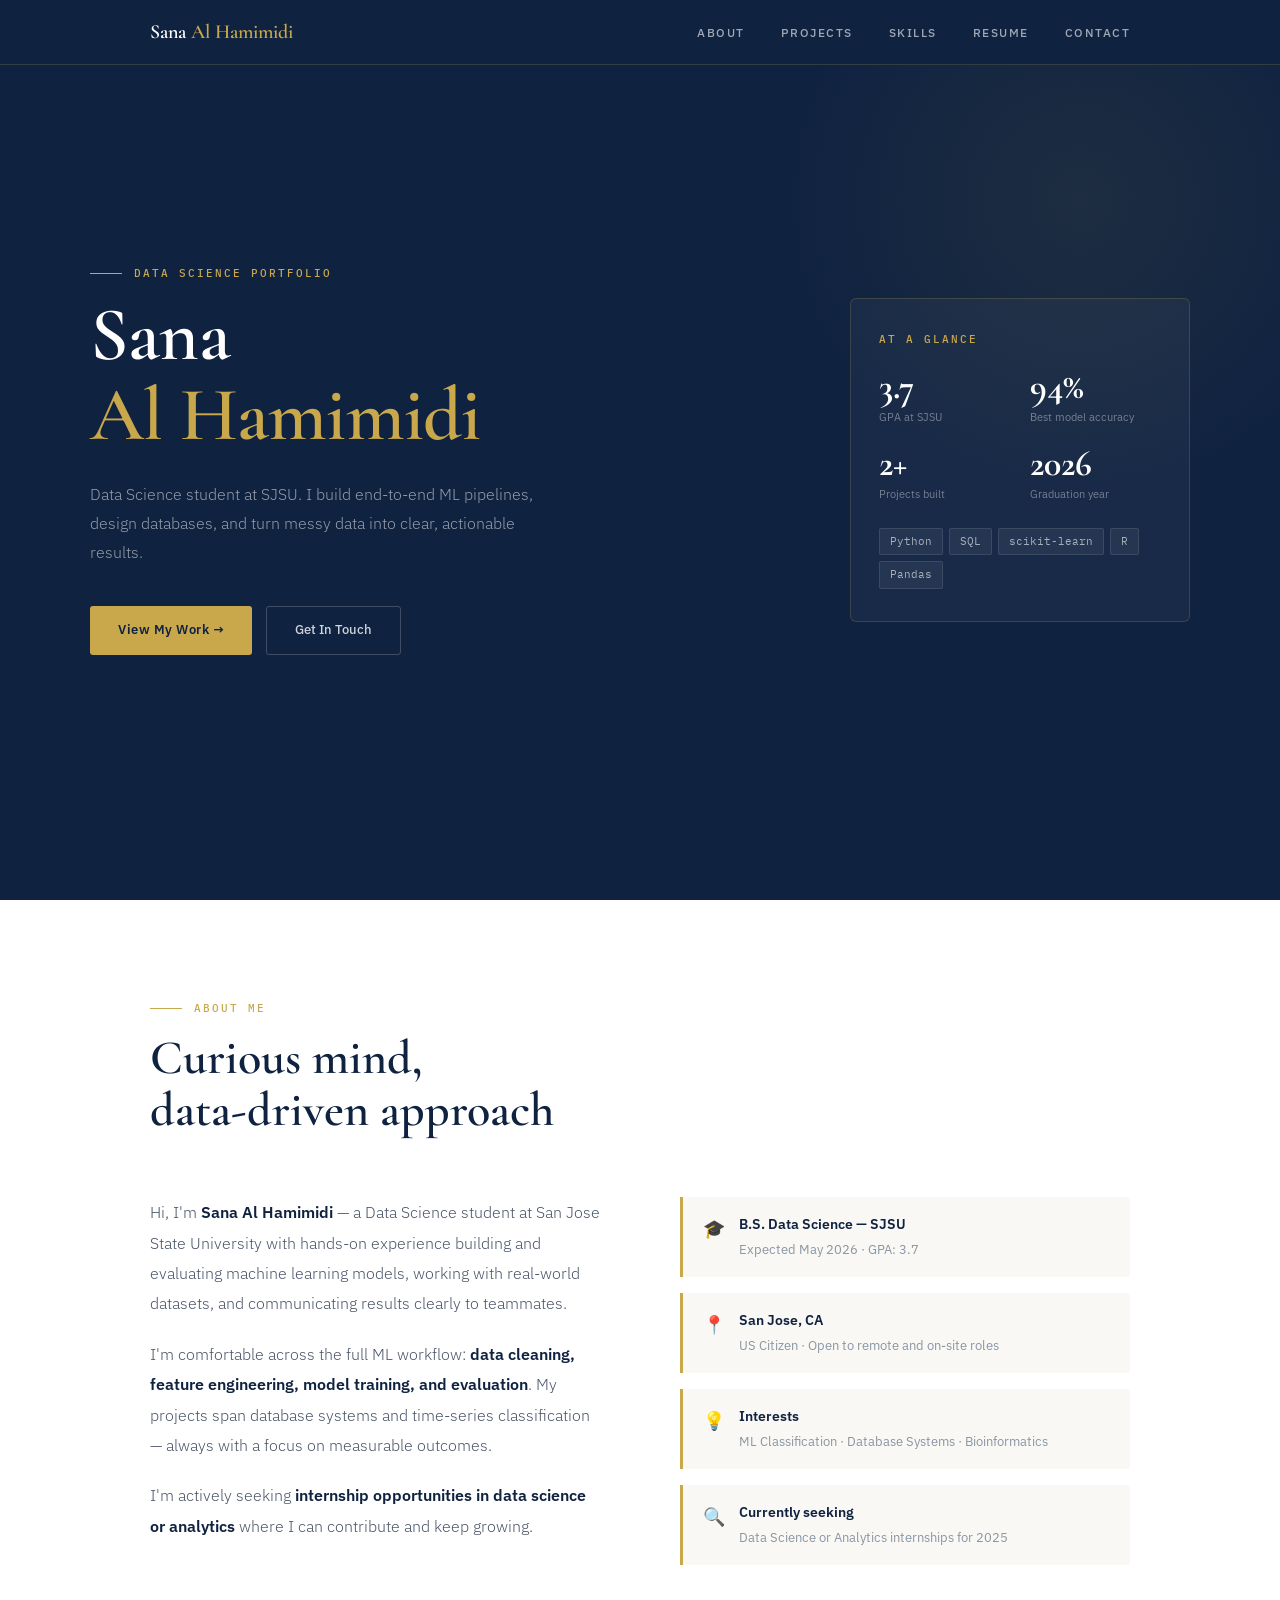
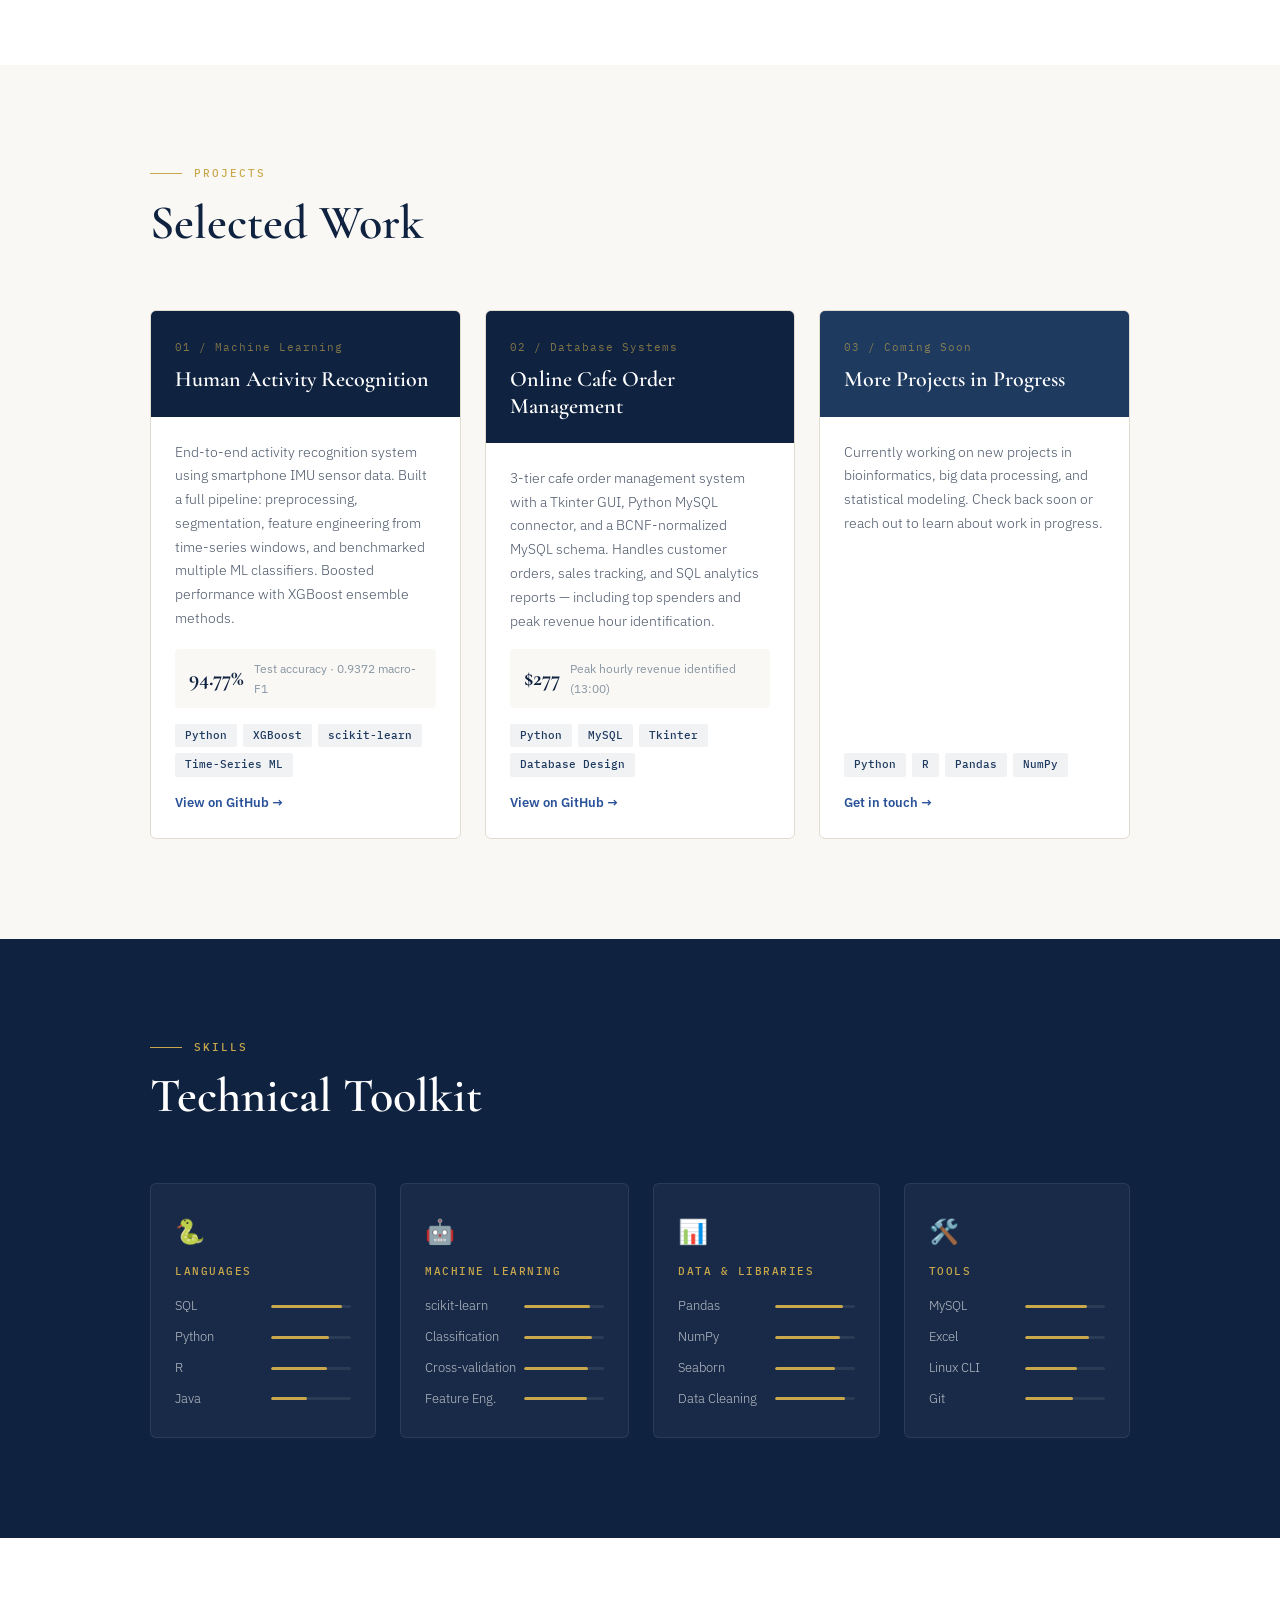
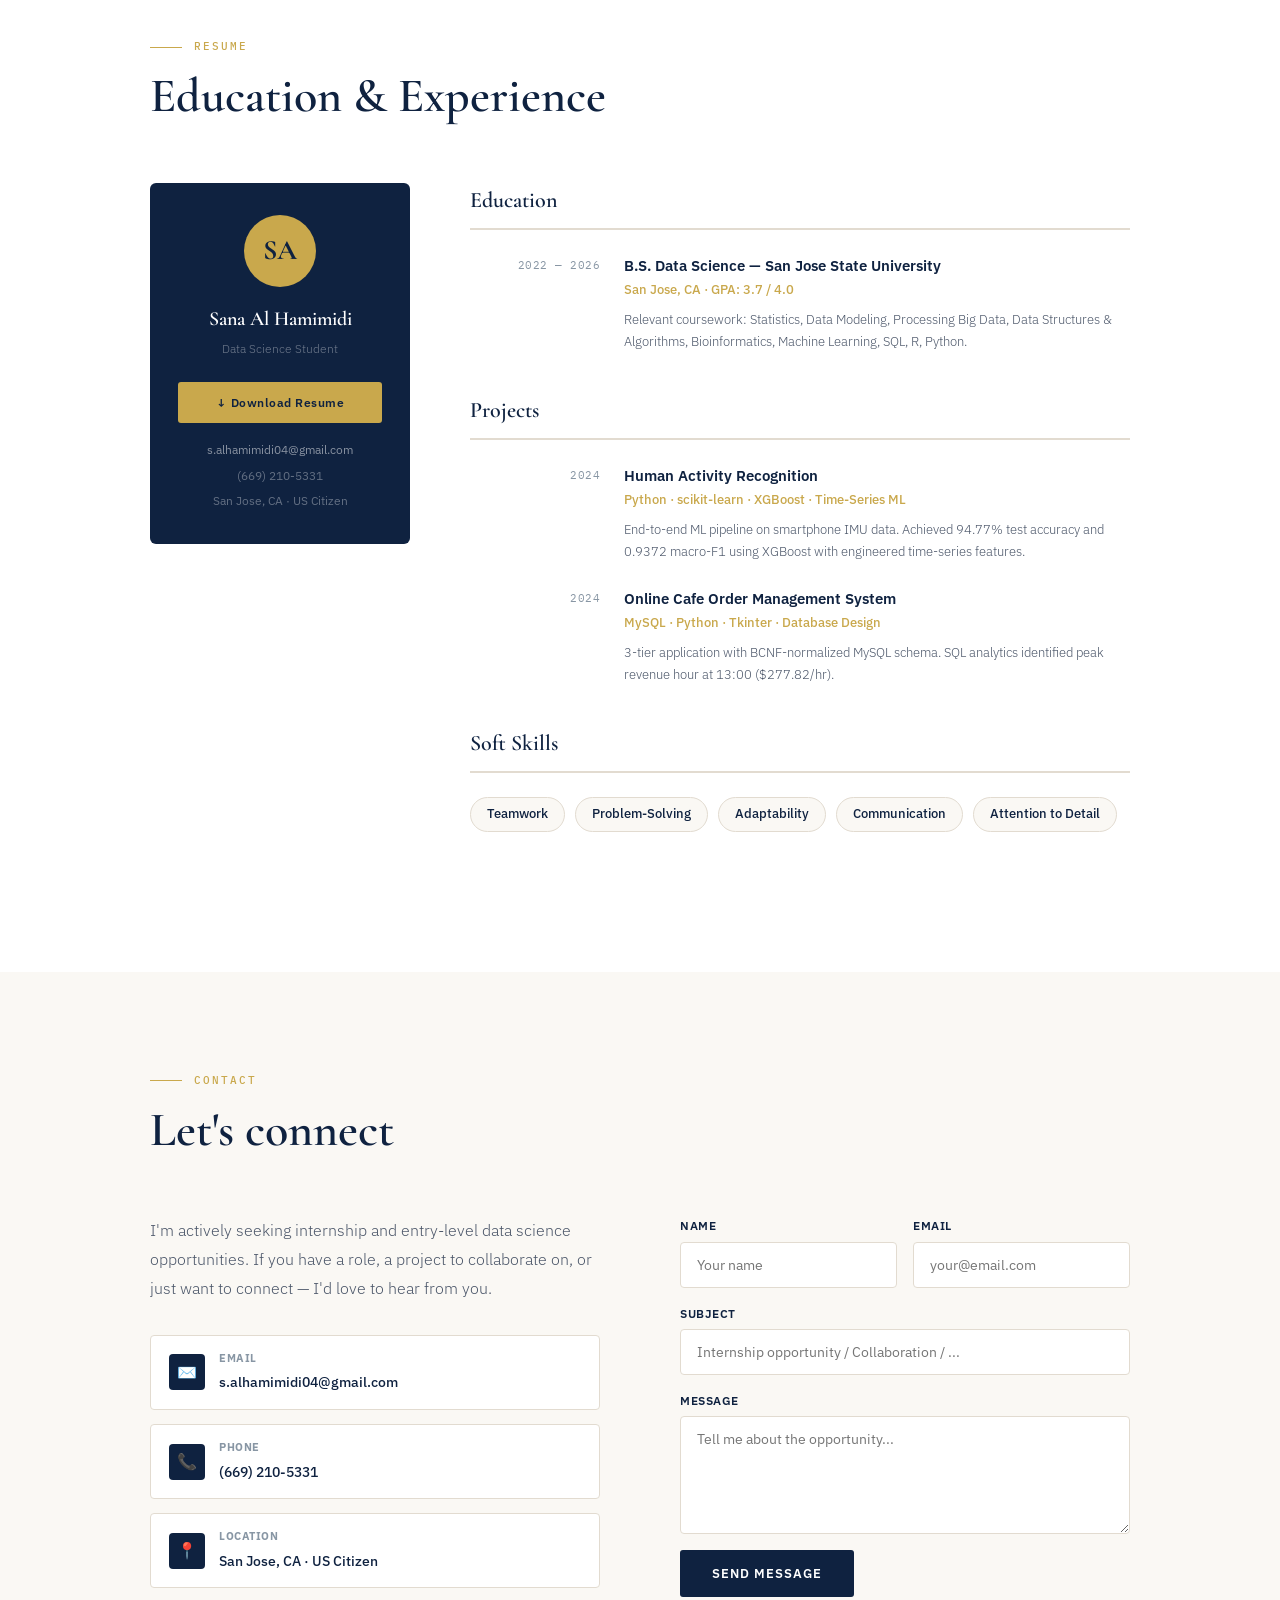
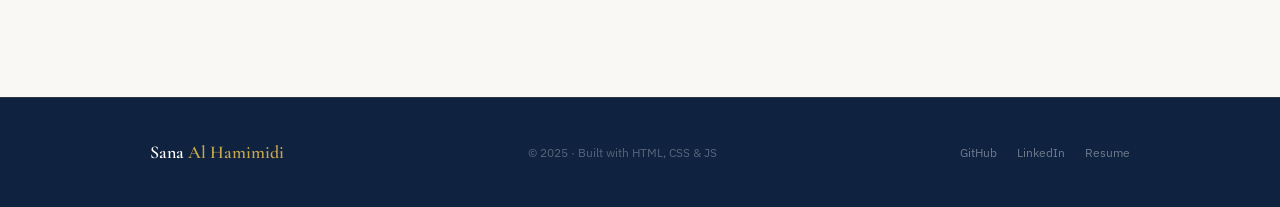
==== index.html @ 7b407bfe "Add files via upload" ====
<!DOCTYPE html>
<html lang="en">
<head>
  <meta charset="UTF-8" />
  <meta name="viewport" content="width=device-width, initial-scale=1.0" />
  <title>Sana Al Hamimidi — Data Science</title>
  <link rel="preconnect" href="https://fonts.googleapis.com" />
  <link href="https://fonts.googleapis.com/css2?family=Cormorant+Garamond:wght@400;600;700&family=IBM+Plex+Sans:wght@300;400;500;600&family=IBM+Plex+Mono:wght@400;500&display=swap" rel="stylesheet" />
  <style>
/* ============================================================
   SANA AL HAMIMIDI — PORTFOLIO STYLESHEET
   File: css/style.css
   ============================================================ */


/* ── 1. CSS VARIABLES (your color palette & fonts) ── */
:root {
  --navy:        #0f2240;
  --navy-mid:    #1e3a5f;
  --navy-light:  #2a5298;
  --gold:        #c9a84c;
  --gold-light:  #e8c97e;
  --cream:       #faf8f4;
  --cream-mid:   #f0ece3;
  --cream-dark:  #e2dbd0;
  --white:       #ffffff;
  --text:        #1a1a2e;
  --text-mid:    #4a5568;
  --text-light:  #8896a4;

  --font-display: 'Cormorant Garamond', serif;
  --font-body:    'IBM Plex Sans', sans-serif;
  --font-mono:    'IBM Plex Mono', monospace;
}


/* ── 2. RESET & BASE ── */
*, *::before, *::after {
  box-sizing: border-box;
  margin: 0;
  padding: 0;
}

html {
  scroll-behavior: smooth;
  font-size: 16px;
}

body {
  font-family: var(--font-body);
  background: var(--cream);
  color: var(--text);
  line-height: 1.6;
  overflow-x: hidden;
}

a { text-decoration: none; }
ul { list-style: none; }

img {
  max-width: 100%;
  display: block;
}


/* ── 3. REUSABLE LAYOUT ── */

/* Centers content and limits max width */
.section-inner {
  max-width: 1100px;
  margin: 0 auto;
  padding: 100px 60px;
}

/* Section heading block */
.section-header {
  margin-bottom: 60px;
}

.section-header h2 {
  font-family: var(--font-display);
  font-size: clamp(32px, 4vw, 48px);
  font-weight: 600;
  color: var(--navy);
  line-height: 1.1;
}

/* Small label above headings */
.eyebrow {
  display: flex;
  align-items: center;
  gap: 12px;
  margin-bottom: 14px;
}

.eyebrow-line {
  width: 32px;
  height: 1px;
  background: var(--gold);
}

.eyebrow span {
  font-family: var(--font-mono);
  font-size: 11px;
  font-weight: 500;
  letter-spacing: 2px;
  text-transform: uppercase;
  color: var(--gold);
}


/* ── 4. BUTTONS ── */

.btn-primary {
  display: inline-flex;
  align-items: center;
  gap: 8px;
  background: var(--gold);
  color: var(--navy);
  font-size: 13px;
  font-weight: 600;
  letter-spacing: 0.5px;
  padding: 13px 28px;
  border-radius: 3px;
  transition: background 0.2s, transform 0.15s;
}

.btn-primary:hover {
  background: var(--gold-light);
  transform: translateY(-1px);
}

.btn-outline {
  display: inline-flex;
  align-items: center;
  gap: 8px;
  border: 1px solid rgba(255, 255, 255, 0.2);
  color: rgba(255, 255, 255, 0.8);
  font-size: 13px;
  font-weight: 500;
  padding: 13px 28px;
  border-radius: 3px;
  transition: border-color 0.2s, color 0.2s;
}

.btn-outline:hover {
  border-color: var(--gold);
  color: var(--gold);
}


/* ── 5. NAVIGATION ── */

#navbar {
  position: fixed;
  top: 0; left: 0; right: 0;
  z-index: 100;
  background: var(--navy);
  border-bottom: 1px solid rgba(201, 168, 76, 0.2);
  transition: box-shadow 0.3s;
}

/* Adds shadow when user scrolls (applied via JS) */
#navbar.scrolled {
  box-shadow: 0 2px 20px rgba(0, 0, 0, 0.3);
}

.nav-inner {
  max-width: 1100px;
  margin: 0 auto;
  padding: 0 60px;
  height: 64px;
  display: flex;
  align-items: center;
  justify-content: space-between;
}

.nav-logo {
  font-family: var(--font-display);
  font-size: 20px;
  font-weight: 600;
  color: var(--white);
}

.nav-logo span { color: var(--gold); }

.nav-links {
  display: flex;
  gap: 36px;
}

.nav-links a {
  font-size: 12px;
  font-weight: 500;
  color: rgba(255, 255, 255, 0.6);
  letter-spacing: 1.5px;
  text-transform: uppercase;
  transition: color 0.2s;
}

.nav-links a:hover,
.nav-links a.active { color: var(--gold); }

/* Hamburger button (hidden on desktop) */
.nav-toggle {
  display: none;
  flex-direction: column;
  gap: 5px;
  background: none;
  border: none;
  cursor: pointer;
  padding: 4px;
}

.nav-toggle span {
  display: block;
  width: 24px;
  height: 2px;
  background: var(--white);
  border-radius: 2px;
  transition: transform 0.3s, opacity 0.3s;
}


/* ── 6. HERO ── */

#hero {
  min-height: 100vh;
  background: var(--navy);
  display: flex;
  align-items: center;
  padding: 100px 60px 80px;
  position: relative;
  overflow: hidden;
}

/* Decorative background glow */
#hero::before {
  content: '';
  position: absolute;
  top: -100px; right: -100px;
  width: 600px; height: 600px;
  border-radius: 50%;
  background: radial-gradient(circle, rgba(201, 168, 76, 0.08) 0%, transparent 70%);
  pointer-events: none;
}

.hero-inner {
  max-width: 1100px;
  width: 100%;
  margin: 0 auto;
  display: grid;
  grid-template-columns: 1fr 340px;
  gap: 80px;
  align-items: center;
}

.hero-text { animation: fadeUp 0.8s 0.1s both; }

.hero-text h1 {
  font-family: var(--font-display);
  font-size: clamp(48px, 6vw, 76px);
  font-weight: 600;
  color: var(--white);
  line-height: 1.05;
  margin-bottom: 24px;
  letter-spacing: -0.01em;
}

.hero-text h1 em {
  color: var(--gold);
  font-style: normal;
}

.hero-desc {
  font-size: 16px;
  color: rgba(255, 255, 255, 0.55);
  line-height: 1.8;
  max-width: 480px;
  margin-bottom: 40px;
  font-weight: 300;
}

.hero-ctas {
  display: flex;
  gap: 14px;
  flex-wrap: wrap;
}

/* Stats card on the right side of hero */
.hero-card {
  background: rgba(255, 255, 255, 0.04);
  border: 1px solid rgba(201, 168, 76, 0.2);
  border-radius: 6px;
  padding: 32px 28px;
  animation: fadeUp 0.8s 0.3s both;
}

.hero-card-label {
  font-family: var(--font-mono);
  font-size: 11px;
  font-weight: 500;
  letter-spacing: 2px;
  text-transform: uppercase;
  color: var(--gold);
  margin-bottom: 20px;
}

.stats-grid {
  display: grid;
  grid-template-columns: 1fr 1fr;
  gap: 20px;
  margin-bottom: 24px;
}

.stat-num {
  font-family: var(--font-display);
  font-size: 36px;
  font-weight: 700;
  color: var(--white);
  line-height: 1;
}

.stat-label {
  font-size: 11px;
  color: rgba(255, 255, 255, 0.4);
  margin-top: 4px;
}

.tag-list {
  display: flex;
  flex-wrap: wrap;
  gap: 6px;
}

.tag {
  background: rgba(255, 255, 255, 0.06);
  border: 1px solid rgba(255, 255, 255, 0.1);
  color: rgba(255, 255, 255, 0.6);
  font-family: var(--font-mono);
  font-size: 11px;
  padding: 4px 10px;
  border-radius: 2px;
}


/* ── 7. ABOUT ── */

#about { background: var(--white); }

.about-grid {
  display: grid;
  grid-template-columns: 1fr 1fr;
  gap: 80px;
  align-items: start;
}

.about-text p {
  font-size: 16px;
  color: var(--text-mid);
  line-height: 1.9;
  margin-bottom: 20px;
  font-weight: 300;
}

.about-text p strong {
  color: var(--navy);
  font-weight: 600;
}

.about-highlights {
  display: flex;
  flex-direction: column;
  gap: 16px;
}

.highlight {
  display: flex;
  align-items: flex-start;
  gap: 14px;
  padding: 16px 20px;
  background: var(--cream);
  border-left: 3px solid var(--gold);
  border-radius: 0 4px 4px 0;
  /* Start invisible — JS animates these in on scroll */
  opacity: 0;
  transform: translateX(20px);
  transition: opacity 0.5s, transform 0.5s;
}

/* Class added by JS when element enters viewport */
.highlight.visible {
  opacity: 1;
  transform: translateX(0);
}

.highlight-icon { font-size: 18px; flex-shrink: 0; margin-top: 2px; }

.highlight strong {
  display: block;
  font-size: 14px;
  font-weight: 600;
  color: var(--navy);
}

.highlight span {
  font-size: 13px;
  color: var(--text-light);
}


/* ── 8. PROJECTS ── */

#projects { background: var(--cream); }

.projects-grid {
  display: grid;
  grid-template-columns: repeat(3, 1fr);
  gap: 24px;
}

.project-card {
  background: var(--white);
  border: 1px solid var(--cream-dark);
  border-radius: 6px;
  overflow: hidden;
  display: flex;
  flex-direction: column;
  transition: transform 0.2s, box-shadow 0.2s;
  /* Start invisible — JS fades in on scroll */
  opacity: 0;
  transform: translateY(24px);
  transition: opacity 0.5s, transform 0.5s, box-shadow 0.2s;
}

.project-card.visible {
  opacity: 1;
  transform: translateY(0);
}

.project-card:hover {
  box-shadow: 0 12px 40px rgba(15, 34, 64, 0.1);
  transform: translateY(-4px);
}

/* Muted style for the "coming soon" card */
.project-card--muted .project-header {
  background: var(--navy-mid);
}

.project-header {
  background: var(--navy);
  padding: 28px 24px 24px;
}

.project-num {
  font-family: var(--font-mono);
  font-size: 11px;
  color: rgba(201, 168, 76, 0.6);
  letter-spacing: 1px;
  margin-bottom: 10px;
}

.project-header h3 {
  font-family: var(--font-display);
  font-size: 22px;
  font-weight: 600;
  color: var(--white);
  line-height: 1.2;
}

.project-body {
  padding: 24px;
  flex: 1;
  display: flex;
  flex-direction: column;
  gap: 16px;
}

.project-body p {
  font-size: 14px;
  color: var(--text-mid);
  line-height: 1.7;
  font-weight: 300;
  flex: 1;
}

.project-metric {
  display: flex;
  align-items: center;
  gap: 10px;
  background: var(--cream);
  padding: 10px 14px;
  border-radius: 4px;
}

.metric-num {
  font-family: var(--font-display);
  font-size: 22px;
  font-weight: 700;
  color: var(--navy);
}

.metric-label {
  font-size: 12px;
  color: var(--text-light);
}

.project-tags {
  display: flex;
  flex-wrap: wrap;
  gap: 6px;
}

.project-tags span {
  background: rgba(15, 34, 64, 0.06);
  color: var(--navy-mid);
  font-family: var(--font-mono);
  font-size: 11px;
  font-weight: 500;
  padding: 3px 10px;
  border-radius: 2px;
}

.project-link {
  display: inline-flex;
  align-items: center;
  gap: 6px;
  font-size: 13px;
  font-weight: 600;
  color: var(--navy-light);
  transition: color 0.2s;
  margin-top: auto;
}

.project-link:hover { color: var(--gold); }


/* ── 9. SKILLS ── */

#skills { background: var(--navy); }
#skills .section-header h2 { color: var(--white); }

.skills-grid {
  display: grid;
  grid-template-columns: repeat(4, 1fr);
  gap: 24px;
}

.skill-group {
  background: rgba(255, 255, 255, 0.04);
  border: 1px solid rgba(255, 255, 255, 0.08);
  border-radius: 6px;
  padding: 28px 24px;
  transition: border-color 0.2s;
}

.skill-group:hover { border-color: rgba(201, 168, 76, 0.3); }

.skill-group-icon { font-size: 24px; margin-bottom: 12px; }

.skill-group-title {
  font-family: var(--font-mono);
  font-size: 11px;
  font-weight: 500;
  letter-spacing: 1.5px;
  text-transform: uppercase;
  color: var(--gold);
  margin-bottom: 16px;
}

.skill-list {
  display: flex;
  flex-direction: column;
  gap: 10px;
}

.skill-list li {
  display: flex;
  align-items: center;
  justify-content: space-between;
  gap: 8px;
}

.skill-list li span {
  font-size: 13px;
  color: rgba(255, 255, 255, 0.7);
  font-weight: 300;
  white-space: nowrap;
}

/* Skill bar track */
.bar {
  width: 80px;
  height: 3px;
  background: rgba(255, 255, 255, 0.08);
  border-radius: 2px;
  overflow: hidden;
  flex-shrink: 0;
}

/* Skill bar fill — width set via data-width in HTML, animated by JS */
.bar-fill {
  height: 100%;
  width: 0;                        /* starts at 0 */
  background: var(--gold);
  border-radius: 2px;
  transition: width 0.8s ease;    /* JS sets the final width to trigger this */
}


/* ── 10. RESUME ── */

#resume { background: var(--white); }

.resume-layout {
  display: grid;
  grid-template-columns: 260px 1fr;
  gap: 60px;
  align-items: start;
}

.resume-sidebar { position: sticky; top: 80px; }

.resume-card {
  background: var(--navy);
  border-radius: 6px;
  padding: 32px 28px;
  text-align: center;
}

.resume-avatar {
  width: 72px; height: 72px;
  border-radius: 50%;
  background: var(--gold);
  margin: 0 auto 16px;
  display: flex;
  align-items: center;
  justify-content: center;
  font-family: var(--font-display);
  font-size: 28px;
  font-weight: 700;
  color: var(--navy);
}

.resume-name {
  font-family: var(--font-display);
  font-size: 20px;
  font-weight: 600;
  color: var(--white);
  margin-bottom: 4px;
}

.resume-role {
  font-size: 12px;
  color: rgba(255, 255, 255, 0.4);
  margin-bottom: 24px;
  font-weight: 300;
}

.btn-download {
  display: block;
  background: var(--gold);
  color: var(--navy);
  font-size: 12px;
  font-weight: 600;
  padding: 11px 20px;
  border-radius: 3px;
  letter-spacing: 0.5px;
  transition: background 0.2s;
  margin-bottom: 16px;
}

.btn-download:hover { background: var(--gold-light); }

.resume-contact-info {
  display: flex;
  flex-direction: column;
  gap: 4px;
  font-size: 12px;
  color: rgba(255, 255, 255, 0.35);
  line-height: 1.8;
}

.resume-contact-info a {
  color: rgba(255, 255, 255, 0.5);
  transition: color 0.2s;
}

.resume-contact-info a:hover { color: var(--gold); }

.resume-section { margin-bottom: 40px; }

.resume-section-title {
  font-family: var(--font-display);
  font-size: 22px;
  font-weight: 600;
  color: var(--navy);
  padding-bottom: 10px;
  border-bottom: 2px solid var(--cream-dark);
  margin-bottom: 24px;
}

.timeline { display: flex; flex-direction: column; gap: 24px; }

.timeline-item {
  display: grid;
  grid-template-columns: 130px 1fr;
  gap: 24px;
}

.tl-date {
  font-family: var(--font-mono);
  font-size: 11px;
  color: var(--text-light);
  padding-top: 3px;
  letter-spacing: 0.5px;
  text-align: right;
}

.tl-content strong {
  display: block;
  font-size: 15px;
  font-weight: 600;
  color: var(--navy);
  margin-bottom: 2px;
}

.tl-sub {
  font-size: 13px;
  color: var(--gold);
  font-weight: 500;
  margin-bottom: 8px;
}

.tl-content p {
  font-size: 13px;
  color: var(--text-mid);
  line-height: 1.7;
  font-weight: 300;
}

.soft-skills {
  display: flex;
  flex-wrap: wrap;
  gap: 10px;
}

.soft-skills span {
  background: var(--cream);
  border: 1px solid var(--cream-dark);
  color: var(--navy);
  font-size: 13px;
  font-weight: 500;
  padding: 6px 16px;
  border-radius: 20px;
}


/* ── 11. CONTACT ── */

#contact { background: var(--cream); }

.contact-grid {
  display: grid;
  grid-template-columns: 1fr 1fr;
  gap: 80px;
  align-items: start;
}

.contact-info > p {
  font-size: 16px;
  color: var(--text-mid);
  line-height: 1.8;
  font-weight: 300;
  margin-bottom: 32px;
}

.contact-items { display: flex; flex-direction: column; gap: 14px; }

.contact-item {
  display: flex;
  align-items: center;
  gap: 14px;
  padding: 14px 18px;
  background: var(--white);
  border: 1px solid var(--cream-dark);
  border-radius: 4px;
}

.contact-icon {
  width: 36px; height: 36px;
  background: var(--navy);
  border-radius: 4px;
  display: flex;
  align-items: center;
  justify-content: center;
  font-size: 16px;
  flex-shrink: 0;
}

.contact-item strong {
  display: block;
  font-size: 11px;
  color: var(--text-light);
  letter-spacing: 0.5px;
  text-transform: uppercase;
  margin-bottom: 2px;
}

.contact-item span {
  font-size: 14px;
  color: var(--navy);
  font-weight: 500;
}

/* Contact form */
.contact-form {
  display: flex;
  flex-direction: column;
  gap: 16px;
}

.form-row {
  display: grid;
  grid-template-columns: 1fr 1fr;
  gap: 16px;
}

.form-group {
  display: flex;
  flex-direction: column;
  gap: 6px;
}

.form-group label {
  font-size: 12px;
  font-weight: 600;
  color: var(--navy);
  letter-spacing: 0.5px;
  text-transform: uppercase;
}

.form-group input,
.form-group textarea {
  background: var(--white);
  border: 1px solid var(--cream-dark);
  border-radius: 4px;
  padding: 13px 16px;
  font-family: var(--font-body);
  font-size: 14px;
  color: var(--text);
  outline: none;
  resize: vertical;
  transition: border-color 0.2s;
}

.form-group input:focus,
.form-group textarea:focus {
  border-color: var(--navy);
}

.btn-submit {
  background: var(--navy);
  color: var(--white);
  font-family: var(--font-body);
  font-size: 13px;
  font-weight: 600;
  letter-spacing: 1px;
  text-transform: uppercase;
  padding: 15px 32px;
  border: none;
  border-radius: 3px;
  cursor: pointer;
  align-self: flex-start;
  transition: background 0.2s, transform 0.15s;
}

.btn-submit:hover {
  background: var(--navy-light);
  transform: translateY(-1px);
}

.btn-submit.sent {
  background: #2a7a4b;
  cursor: default;
  transform: none;
}


/* ── 12. FOOTER ── */

footer {
  background: var(--navy);
  border-top: 1px solid rgba(201, 168, 76, 0.15);
}

.footer-inner {
  max-width: 1100px;
  margin: 0 auto;
  padding: 40px 60px;
  display: flex;
  align-items: center;
  justify-content: space-between;
}

.footer-name {
  font-family: var(--font-display);
  font-size: 18px;
  font-weight: 600;
  color: var(--white);
}

.footer-name span { color: var(--gold); }

.footer-copy {
  font-size: 12px;
  color: rgba(255, 255, 255, 0.3);
}

.footer-links {
  display: flex;
  gap: 20px;
}

.footer-links a {
  font-size: 12px;
  color: rgba(255, 255, 255, 0.4);
  transition: color 0.2s;
}

.footer-links a:hover { color: var(--gold); }


/* ── 13. ANIMATIONS ── */

@keyframes fadeUp {
  from { opacity: 0; transform: translateY(24px); }
  to   { opacity: 1; transform: translateY(0); }
}


/* ── 14. RESPONSIVE (mobile & tablet) ── */

@media (max-width: 1024px) {
  .skills-grid { grid-template-columns: 1fr 1fr; }
}

@media (max-width: 768px) {
  /* Collapse nav to hamburger */
  .nav-inner { padding: 0 24px; }
  .nav-links {
    display: none;
    position: absolute;
    top: 64px; left: 0; right: 0;
    background: var(--navy);
    flex-direction: column;
    gap: 0;
    border-top: 1px solid rgba(201, 168, 76, 0.2);
  }
  .nav-links.open { display: flex; }
  .nav-links a {
    display: block;
    padding: 16px 24px;
    border-bottom: 1px solid rgba(255, 255, 255, 0.05);
  }
  .nav-toggle { display: flex; }

  /* Stack hero vertically */
  #hero { padding: 100px 24px 70px; }
  .hero-inner { grid-template-columns: 1fr; gap: 48px; }

  /* Stack all 2-column grids */
  .section-inner  { padding: 70px 24px; }
  .about-grid     { grid-template-columns: 1fr; gap: 40px; }
  .projects-grid  { grid-template-columns: 1fr; }
  .skills-grid    { grid-template-columns: 1fr 1fr; }
  .resume-layout  { grid-template-columns: 1fr; gap: 40px; }
  .contact-grid   { grid-template-columns: 1fr; gap: 40px; }
  .form-row       { grid-template-columns: 1fr; }

  /* Resume sidebar no longer sticky on mobile */
  .resume-sidebar { position: static; }

  /* Footer stacks vertically */
  .footer-inner {
    flex-direction: column;
    gap: 16px;
    text-align: center;
    padding: 32px 24px;
  }
}

@media (max-width: 480px) {
  .skills-grid { grid-template-columns: 1fr; }
  .hero-ctas   { flex-direction: column; }
}

  </style>
</head>
<body>

  <!-- ==============================
       NAVIGATION
  ============================== -->
  <nav id="navbar">
    <div class="nav-inner">
      <div class="nav-logo">Sana <span>Al Hamimidi</span></div>
      <ul class="nav-links">
        <li><a href="#about">About</a></li>
        <li><a href="#projects">Projects</a></li>
        <li><a href="#skills">Skills</a></li>
        <li><a href="#resume">Resume</a></li>
        <li><a href="#contact">Contact</a></li>
      </ul>
      <!-- Hamburger for mobile -->
      <button class="nav-toggle" id="navToggle" aria-label="Toggle menu">
        <span></span><span></span><span></span>
      </button>
    </div>
  </nav>

  <!-- ==============================
       HERO
  ============================== -->
  <section id="hero">
    <div class="hero-inner">
      <div class="hero-text">
        <div class="eyebrow">
          <div class="eyebrow-line"></div>
          <span>Data Science Portfolio</span>
        </div>
        <h1>Sana<br><em>Al Hamimidi</em></h1>
        <p class="hero-desc">
          Data Science student at SJSU. I build end-to-end ML pipelines,
          design databases, and turn messy data into clear, actionable results.
        </p>
        <div class="hero-ctas">
          <a href="#projects" class="btn-primary">View My Work →</a>
          <a href="#contact" class="btn-outline">Get In Touch</a>
        </div>
      </div>

      <div class="hero-card" id="heroCard">
        <div class="hero-card-label">At a Glance</div>
        <div class="stats-grid">
          <div class="stat">
            <div class="stat-num">3.7</div>
            <div class="stat-label">GPA at SJSU</div>
          </div>
          <div class="stat">
            <div class="stat-num">94%</div>
            <div class="stat-label">Best model accuracy</div>
          </div>
          <div class="stat">
            <div class="stat-num">2+</div>
            <div class="stat-label">Projects built</div>
          </div>
          <div class="stat">
            <div class="stat-num">2026</div>
            <div class="stat-label">Graduation year</div>
          </div>
        </div>
        <div class="tag-list">
          <span class="tag">Python</span>
          <span class="tag">SQL</span>
          <span class="tag">scikit-learn</span>
          <span class="tag">R</span>
          <span class="tag">Pandas</span>
        </div>
      </div>
    </div>
  </section>

  <!-- ==============================
       ABOUT
  ============================== -->
  <section id="about">
    <div class="section-inner">
      <div class="section-header">
        <div class="eyebrow">
          <div class="eyebrow-line"></div>
          <span>About Me</span>
        </div>
        <h2>Curious mind,<br>data-driven approach</h2>
      </div>

      <div class="about-grid">
        <div class="about-text">
          <p>
            Hi, I'm <strong>Sana Al Hamimidi</strong> — a Data Science student at
            San Jose State University with hands-on experience building and evaluating
            machine learning models, working with real-world datasets, and communicating
            results clearly to teammates.
          </p>
          <p>
            I'm comfortable across the full ML workflow: <strong>data cleaning,
            feature engineering, model training, and evaluation</strong>. My projects
            span database systems and time-series classification — always with a focus
            on measurable outcomes.
          </p>
          <p>
            I'm actively seeking <strong>internship opportunities in data science
            or analytics</strong> where I can contribute and keep growing.
          </p>
        </div>

        <div class="about-highlights">
          <div class="highlight">
            <div class="highlight-icon">🎓</div>
            <div>
              <strong>B.S. Data Science — SJSU</strong>
              <span>Expected May 2026 · GPA: 3.7</span>
            </div>
          </div>
          <div class="highlight">
            <div class="highlight-icon">📍</div>
            <div>
              <strong>San Jose, CA</strong>
              <span>US Citizen · Open to remote and on-site roles</span>
            </div>
          </div>
          <div class="highlight">
            <div class="highlight-icon">💡</div>
            <div>
              <strong>Interests</strong>
              <span>ML Classification · Database Systems · Bioinformatics</span>
            </div>
          </div>
          <div class="highlight">
            <div class="highlight-icon">🔍</div>
            <div>
              <strong>Currently seeking</strong>
              <span>Data Science or Analytics internships for 2025</span>
            </div>
          </div>
        </div>
      </div>
    </div>
  </section>

  <!-- ==============================
       PROJECTS
  ============================== -->
  <section id="projects">
    <div class="section-inner">
      <div class="section-header">
        <div class="eyebrow">
          <div class="eyebrow-line"></div>
          <span>Projects</span>
        </div>
        <h2>Selected Work</h2>
      </div>

      <div class="projects-grid">

        <div class="project-card">
          <div class="project-header">
            <div class="project-num">01 / Machine Learning</div>
            <h3>Human Activity Recognition</h3>
          </div>
          <div class="project-body">
            <p>End-to-end activity recognition system using smartphone IMU sensor data.
            Built a full pipeline: preprocessing, segmentation, feature engineering from
            time-series windows, and benchmarked multiple ML classifiers. Boosted
            performance with XGBoost ensemble methods.</p>
            <div class="project-metric">
              <span class="metric-num">94.77%</span>
              <span class="metric-label">Test accuracy · 0.9372 macro-F1</span>
            </div>
            <div class="project-tags">
              <span>Python</span><span>XGBoost</span>
              <span>scikit-learn</span><span>Time-Series ML</span>
            </div>
            <a href="https://github.com/SanaAlHamimidi" class="project-link">View on GitHub →</a>
          </div>
        </div>

        <div class="project-card">
          <div class="project-header">
            <div class="project-num">02 / Database Systems</div>
            <h3>Online Cafe Order Management</h3>
          </div>
          <div class="project-body">
            <p>3-tier cafe order management system with a Tkinter GUI, Python MySQL
            connector, and a BCNF-normalized MySQL schema. Handles customer orders,
            sales tracking, and SQL analytics reports — including top spenders and
            peak revenue hour identification.</p>
            <div class="project-metric">
              <span class="metric-num">$277</span>
              <span class="metric-label">Peak hourly revenue identified (13:00)</span>
            </div>
            <div class="project-tags">
              <span>Python</span><span>MySQL</span>
              <span>Tkinter</span><span>Database Design</span>
            </div>
            <a href="https://github.com/SanaAlHamimidi" class="project-link">View on GitHub →</a>
          </div>
        </div>

        <div class="project-card project-card--muted">
          <div class="project-header">
            <div class="project-num">03 / Coming Soon</div>
            <h3>More Projects in Progress</h3>
          </div>
          <div class="project-body">
            <p>Currently working on new projects in bioinformatics, big data processing,
            and statistical modeling. Check back soon or reach out to learn about
            work in progress.</p>
            <div class="project-tags">
              <span>Python</span><span>R</span>
              <span>Pandas</span><span>NumPy</span>
            </div>
            <a href="#contact" class="project-link">Get in touch →</a>
          </div>
        </div>

      </div>
    </div>
  </section>

  <!-- ==============================
       SKILLS
  ============================== -->
  <section id="skills">
    <div class="section-inner">
      <div class="section-header">
        <div class="eyebrow">
          <div class="eyebrow-line"></div>
          <span>Skills</span>
        </div>
        <h2>Technical Toolkit</h2>
      </div>

      <div class="skills-grid">

        <div class="skill-group">
          <div class="skill-group-icon">🐍</div>
          <div class="skill-group-title">Languages</div>
          <ul class="skill-list">
            <li><span>SQL</span>       <div class="bar"><div class="bar-fill" data-width="88"></div></div></li>
            <li><span>Python</span>    <div class="bar"><div class="bar-fill" data-width="72"></div></div></li>
            <li><span>R</span>         <div class="bar"><div class="bar-fill" data-width="70"></div></div></li>
            <li><span>Java</span>      <div class="bar"><div class="bar-fill" data-width="45"></div></div></li>
          </ul>
        </div>

        <div class="skill-group">
          <div class="skill-group-icon">🤖</div>
          <div class="skill-group-title">Machine Learning</div>
          <ul class="skill-list">
            <li><span>scikit-learn</span>      <div class="bar"><div class="bar-fill" data-width="82"></div></div></li>
            <li><span>Classification</span>    <div class="bar"><div class="bar-fill" data-width="85"></div></div></li>
            <li><span>Cross-validation</span>  <div class="bar"><div class="bar-fill" data-width="80"></div></div></li>
            <li><span>Feature Eng.</span>      <div class="bar"><div class="bar-fill" data-width="78"></div></div></li>
          </ul>
        </div>

        <div class="skill-group">
          <div class="skill-group-icon">📊</div>
          <div class="skill-group-title">Data & Libraries</div>
          <ul class="skill-list">
            <li><span>Pandas</span>    <div class="bar"><div class="bar-fill" data-width="85"></div></div></li>
            <li><span>NumPy</span>     <div class="bar"><div class="bar-fill" data-width="82"></div></div></li>
            <li><span>Seaborn</span>   <div class="bar"><div class="bar-fill" data-width="75"></div></div></li>
            <li><span>Data Cleaning</span> <div class="bar"><div class="bar-fill" data-width="88"></div></div></li>
          </ul>
        </div>

        <div class="skill-group">
          <div class="skill-group-icon">🛠️</div>
          <div class="skill-group-title">Tools</div>
          <ul class="skill-list">
            <li><span>MySQL</span>     <div class="bar"><div class="bar-fill" data-width="78"></div></div></li>
            <li><span>Excel</span>     <div class="bar"><div class="bar-fill" data-width="80"></div></div></li>
            <li><span>Linux CLI</span> <div class="bar"><div class="bar-fill" data-width="65"></div></div></li>
            <li><span>Git</span>       <div class="bar"><div class="bar-fill" data-width="60"></div></div></li>
          </ul>
        </div>

      </div>
    </div>
  </section>

  <!-- ==============================
       RESUME
  ============================== -->
  <section id="resume">
    <div class="section-inner">
      <div class="section-header">
        <div class="eyebrow">
          <div class="eyebrow-line"></div>
          <span>Resume</span>
        </div>
        <h2>Education & Experience</h2>
      </div>

      <div class="resume-layout">

        <div class="resume-sidebar">
          <div class="resume-card">
            <div class="resume-avatar">SA</div>
            <div class="resume-name">Sana Al Hamimidi</div>
            <div class="resume-role">Data Science Student</div>
            <!-- Replace href with your actual resume PDF path -->
            <a href="assets/resume.pdf" class="btn-download" download>↓ Download Resume</a>
            <div class="resume-contact-info">
              <a href="mailto:s.alhamimidi04@gmail.com">s.alhamimidi04@gmail.com</a>
              <span>(669) 210-5331</span>
              <span>San Jose, CA · US Citizen</span>
            </div>
          </div>
        </div>

        <div class="resume-main">

          <div class="resume-section">
            <h3 class="resume-section-title">Education</h3>
            <div class="timeline">
              <div class="timeline-item">
                <div class="tl-date">2022 — 2026</div>
                <div class="tl-content">
                  <strong>B.S. Data Science — San Jose State University</strong>
                  <div class="tl-sub">San Jose, CA · GPA: 3.7 / 4.0</div>
                  <p>Relevant coursework: Statistics, Data Modeling, Processing Big Data,
                  Data Structures & Algorithms, Bioinformatics, Machine Learning, SQL, R, Python.</p>
                </div>
              </div>
            </div>
          </div>

          <div class="resume-section">
            <h3 class="resume-section-title">Projects</h3>
            <div class="timeline">
              <div class="timeline-item">
                <div class="tl-date">2024</div>
                <div class="tl-content">
                  <strong>Human Activity Recognition</strong>
                  <div class="tl-sub">Python · scikit-learn · XGBoost · Time-Series ML</div>
                  <p>End-to-end ML pipeline on smartphone IMU data. Achieved 94.77% test
                  accuracy and 0.9372 macro-F1 using XGBoost with engineered time-series features.</p>
                </div>
              </div>
              <div class="timeline-item">
                <div class="tl-date">2024</div>
                <div class="tl-content">
                  <strong>Online Cafe Order Management System</strong>
                  <div class="tl-sub">MySQL · Python · Tkinter · Database Design</div>
                  <p>3-tier application with BCNF-normalized MySQL schema. SQL analytics
                  identified peak revenue hour at 13:00 ($277.82/hr).</p>
                </div>
              </div>
            </div>
          </div>

          <div class="resume-section">
            <h3 class="resume-section-title">Soft Skills</h3>
            <div class="soft-skills">
              <span>Teamwork</span>
              <span>Problem-Solving</span>
              <span>Adaptability</span>
              <span>Communication</span>
              <span>Attention to Detail</span>
            </div>
          </div>

        </div>
      </div>
    </div>
  </section>

  <!-- ==============================
       CONTACT
  ============================== -->
  <section id="contact">
    <div class="section-inner">
      <div class="section-header">
        <div class="eyebrow">
          <div class="eyebrow-line"></div>
          <span>Contact</span>
        </div>
        <h2>Let's connect</h2>
      </div>

      <div class="contact-grid">
        <div class="contact-info">
          <p>I'm actively seeking internship and entry-level data science opportunities.
          If you have a role, a project to collaborate on, or just want to connect —
          I'd love to hear from you.</p>

          <div class="contact-items">
            <div class="contact-item">
              <div class="contact-icon">✉️</div>
              <div>
                <strong>Email</strong>
                <span>s.alhamimidi04@gmail.com</span>
              </div>
            </div>
            <div class="contact-item">
              <div class="contact-icon">📞</div>
              <div>
                <strong>Phone</strong>
                <span>(669) 210-5331</span>
              </div>
            </div>
            <div class="contact-item">
              <div class="contact-icon">📍</div>
              <div>
                <strong>Location</strong>
                <span>San Jose, CA · US Citizen</span>
              </div>
            </div>
          </div>
        </div>

        <form class="contact-form" id="contactForm" novalidate>
          <div class="form-row">
            <div class="form-group">
              <label for="name">Name</label>
              <input type="text" id="name" placeholder="Your name" required />
            </div>
            <div class="form-group">
              <label for="email">Email</label>
              <input type="email" id="email" placeholder="your@email.com" required />
            </div>
          </div>
          <div class="form-group">
            <label for="subject">Subject</label>
            <input type="text" id="subject" placeholder="Internship opportunity / Collaboration / ..." />
          </div>
          <div class="form-group">
            <label for="message">Message</label>
            <textarea id="message" rows="5" placeholder="Tell me about the opportunity..." required></textarea>
          </div>
          <button type="submit" class="btn-submit" id="submitBtn">Send Message</button>
        </form>
      </div>
    </div>
  </section>

  <!-- ==============================
       FOOTER
  ============================== -->
  <footer>
    <div class="footer-inner">
      <div class="footer-name">Sana <span>Al Hamimidi</span></div>
      <div class="footer-copy">© 2025 · Built with HTML, CSS & JS</div>
      <div class="footer-links">
        <!-- Replace # with your actual URLs -->
        <a href="https://github.com/SanaAlHamimidi">GitHub</a>
        <a href="https://linkedin.com/in/sana-al-hamimidi">LinkedIn</a>
        <a href="assets/resume.pdf" download>Resume</a>
      </div>
    </div>
  </footer>

  <script>
/* ============================================================
   SANA AL HAMIMIDI — PORTFOLIO JAVASCRIPT
   File: js/main.js

   What this file does:
   1. Navbar — adds shadow on scroll, highlights active section link
   2. Mobile menu — toggles the hamburger nav open/closed
   3. Scroll animations — fades in elements as you scroll down
   4. Skill bars — animates the bar widths when they come into view
   5. Contact form — handles the submit button feedback
   ============================================================ */


/* ── 1. NAVBAR: shadow on scroll + active link highlight ── */

const navbar  = document.getElementById('navbar');
const navLinks = document.querySelectorAll('.nav-links a');
const sections = document.querySelectorAll('section[id]');

window.addEventListener('scroll', () => {

  // Add shadow to navbar once user scrolls past 10px
  if (window.scrollY > 10) {
    navbar.classList.add('scrolled');
  } else {
    navbar.classList.remove('scrolled');
  }

  // Figure out which section is currently in view
  // and highlight the matching nav link
  let currentSection = '';

  sections.forEach(section => {
    const sectionTop = section.offsetTop - 80; // 80px offset for fixed navbar
    if (window.scrollY >= sectionTop) {
      currentSection = section.getAttribute('id');
    }
  });

  navLinks.forEach(link => {
    link.classList.remove('active');
    if (link.getAttribute('href') === '#' + currentSection) {
      link.classList.add('active');
    }
  });
});


/* ── 2. MOBILE MENU: open/close on hamburger click ── */

const navToggle = document.getElementById('navToggle');
const navLinksMenu = document.querySelector('.nav-links');

navToggle.addEventListener('click', () => {
  // Toggle the .open class which makes the menu visible (see CSS)
  navLinksMenu.classList.toggle('open');
});

// Close the menu when any nav link is clicked
navLinks.forEach(link => {
  link.addEventListener('click', () => {
    navLinksMenu.classList.remove('open');
  });
});


/* ── 3. SCROLL ANIMATIONS: fade in elements as they enter the viewport ── */

// IntersectionObserver watches elements and fires a callback
// when they become visible on screen. Much better than scroll events
// because it's built into the browser and very efficient.

const fadeObserver = new IntersectionObserver(
  (entries) => {
    entries.forEach(entry => {
      if (entry.isIntersecting) {
        entry.target.classList.add('visible');
        // Stop watching once it's visible (no need to re-animate)
        fadeObserver.unobserve(entry.target);
      }
    });
  },
  {
    threshold: 0.15,   // trigger when 15% of the element is visible
    rootMargin: '0px'
  }
);

// Watch all project cards and about highlights
document.querySelectorAll('.project-card, .highlight').forEach(el => {
  fadeObserver.observe(el);
});

// Stagger project cards slightly so they animate one after another
document.querySelectorAll('.project-card').forEach((card, index) => {
  card.style.transitionDelay = `${index * 0.1}s`;
});

// Stagger highlight items too
document.querySelectorAll('.highlight').forEach((el, index) => {
  el.style.transitionDelay = `${index * 0.1}s`;
});


/* ── 4. SKILL BARS: animate bar widths when skills section scrolls into view ── */

const skillBars = document.querySelectorAll('.bar-fill');

const barObserver = new IntersectionObserver(
  (entries) => {
    entries.forEach(entry => {
      if (entry.isIntersecting) {
        // Read the target width from the data-width attribute in HTML
        // e.g. <div class="bar-fill" data-width="85"> → sets width to 85%
        const targetWidth = entry.target.getAttribute('data-width');
        entry.target.style.width = targetWidth + '%';
        barObserver.unobserve(entry.target);
      }
    });
  },
  { threshold: 0.5 }
);

skillBars.forEach(bar => barObserver.observe(bar));


/* ── 5. CONTACT FORM: show success feedback on submit ── */

const contactForm = document.getElementById('contactForm');
const submitBtn   = document.getElementById('submitBtn');

contactForm.addEventListener('submit', (e) => {
  // Prevent the default browser form submission (which would reload the page)
  e.preventDefault();

  // Simple validation — check all required fields are filled
  const name    = document.getElementById('name').value.trim();
  const email   = document.getElementById('email').value.trim();
  const message = document.getElementById('message').value.trim();

  if (!name || !email || !message) {
    alert('Please fill in all required fields.');
    return;
  }

  // Show success state on the button
  submitBtn.textContent = 'Message Sent ✓';
  submitBtn.classList.add('sent');
  submitBtn.disabled = true;

  // Reset everything after 3 seconds
  setTimeout(() => {
    submitBtn.textContent = 'Send Message';
    submitBtn.classList.remove('sent');
    submitBtn.disabled = false;
    contactForm.reset();
  }, 3000);

  // NOTE: This form doesn't actually send an email — it's just UI feedback.
  // To make it send real emails, you can integrate a free service like
  // Formspree (https://formspree.io) by setting the form's action attribute.
  // Example: <form action="https://formspree.io/f/YOUR_ID" method="POST">
});

  </script>
</body>
</html>
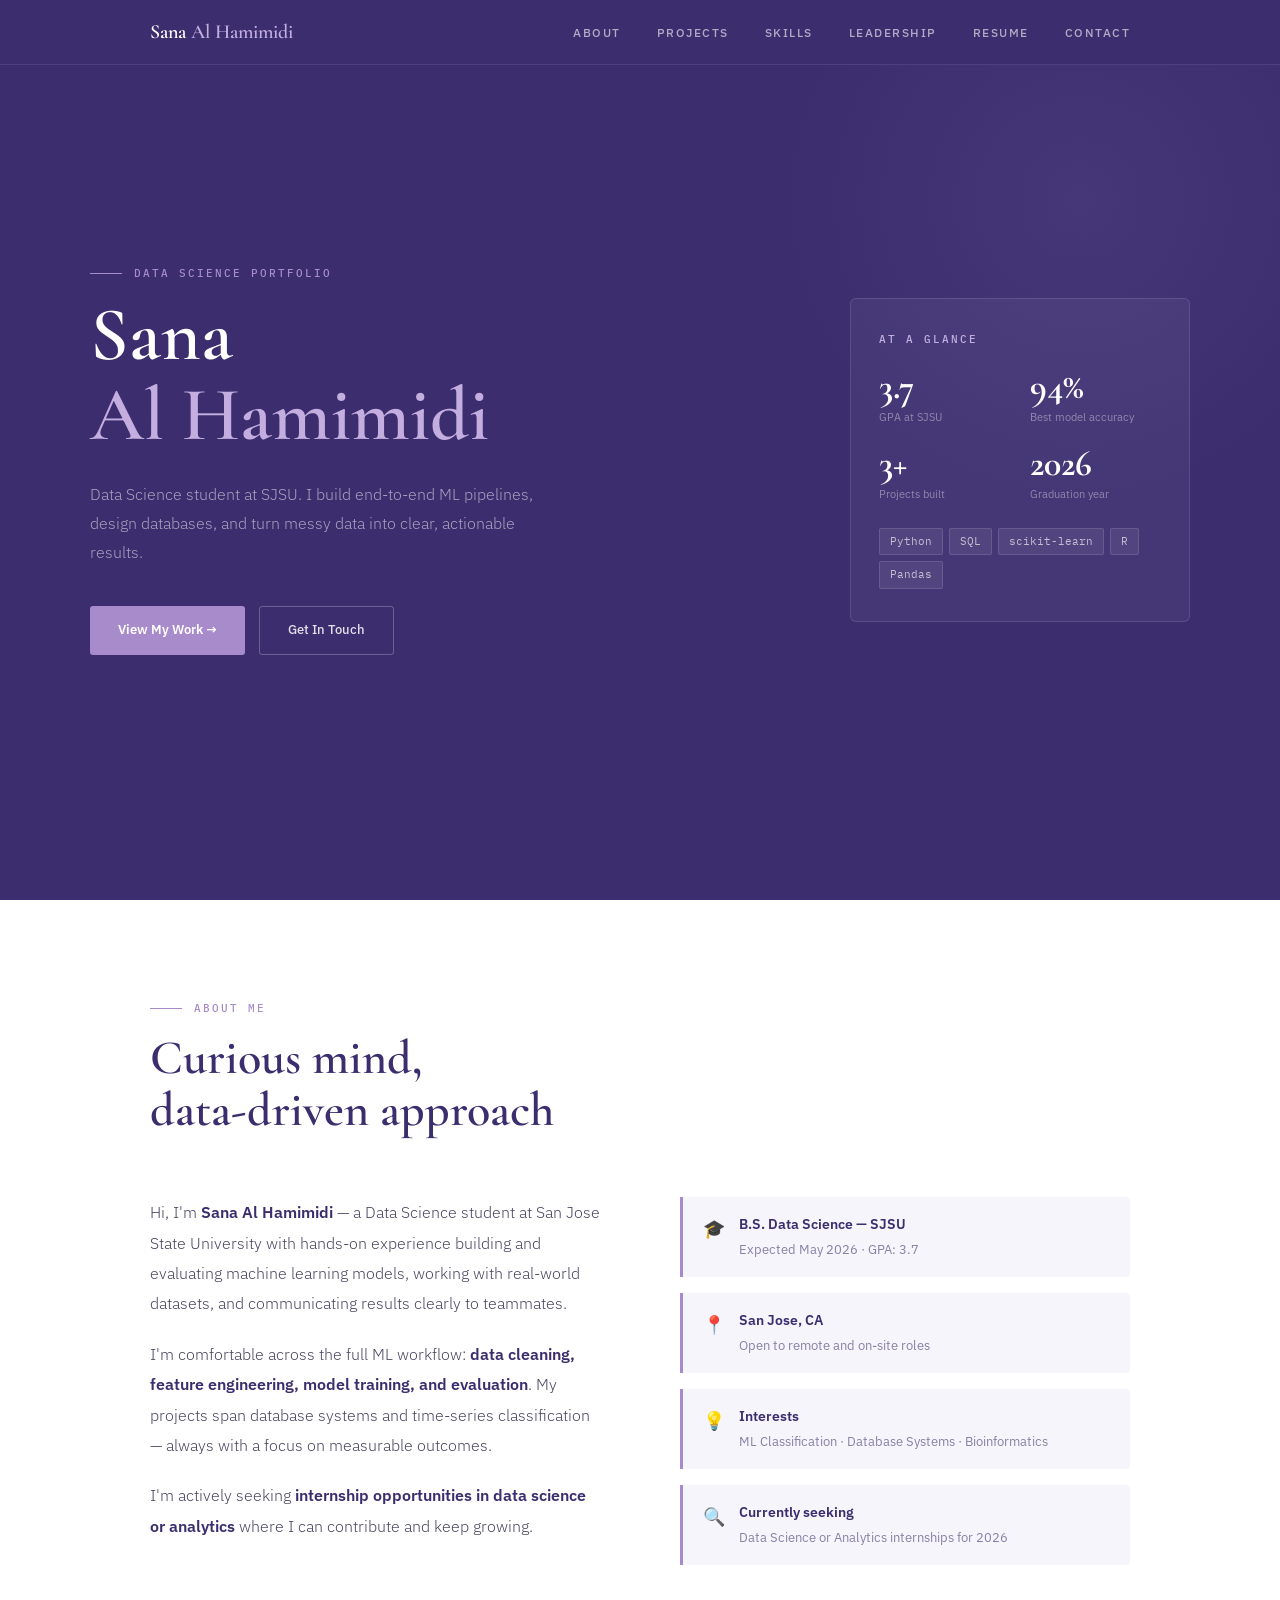
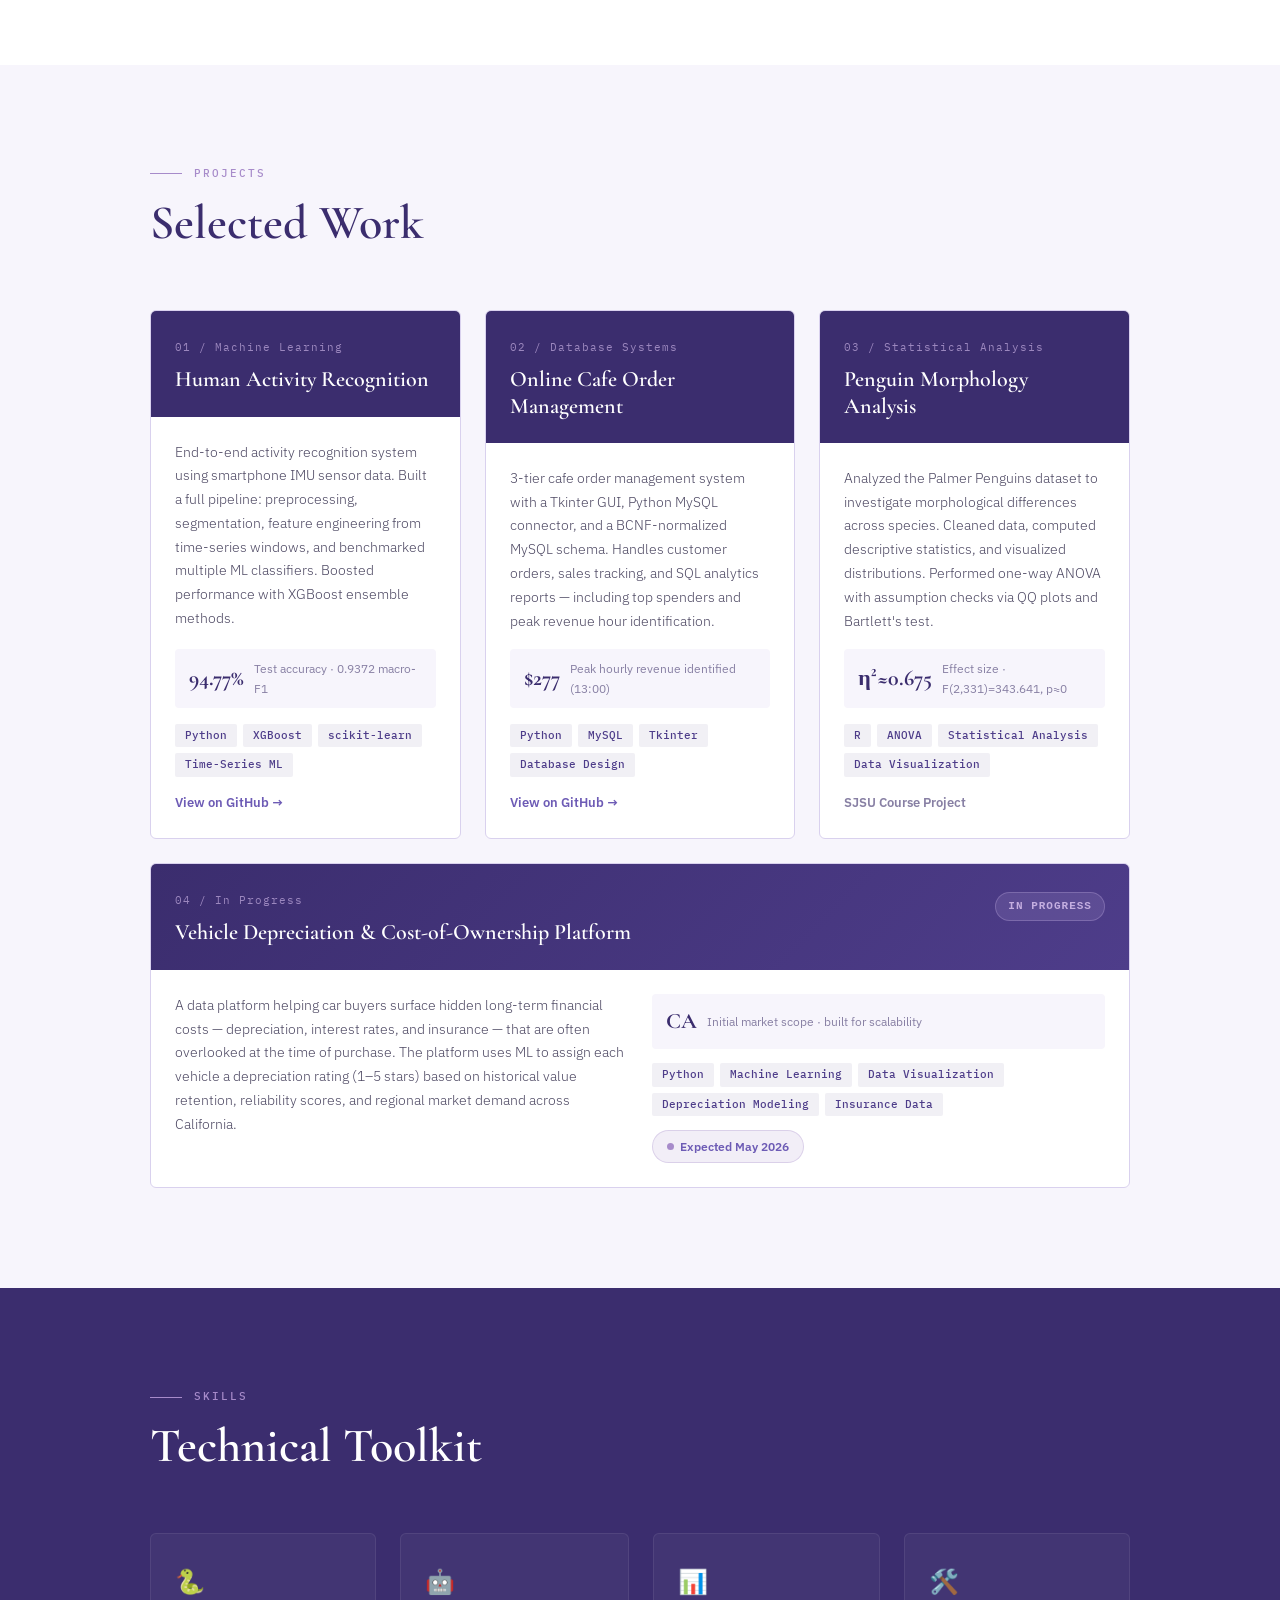
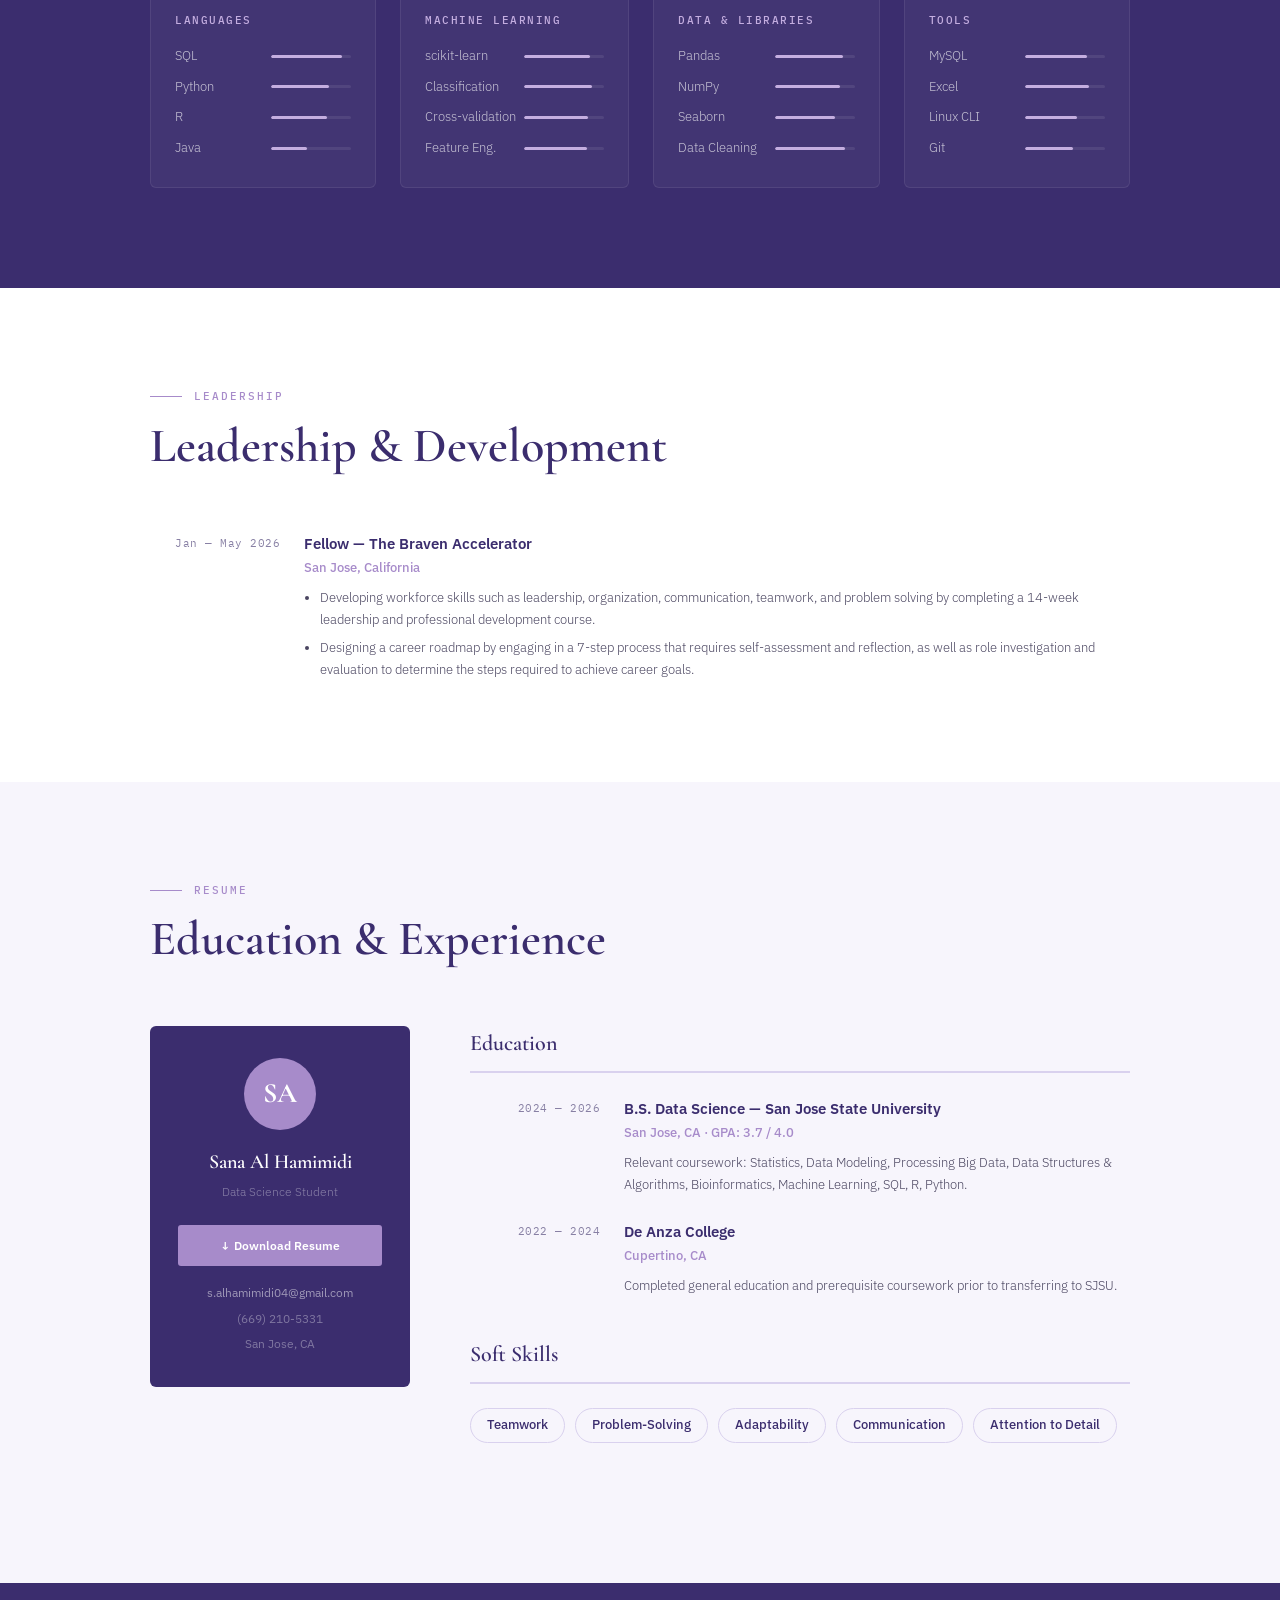
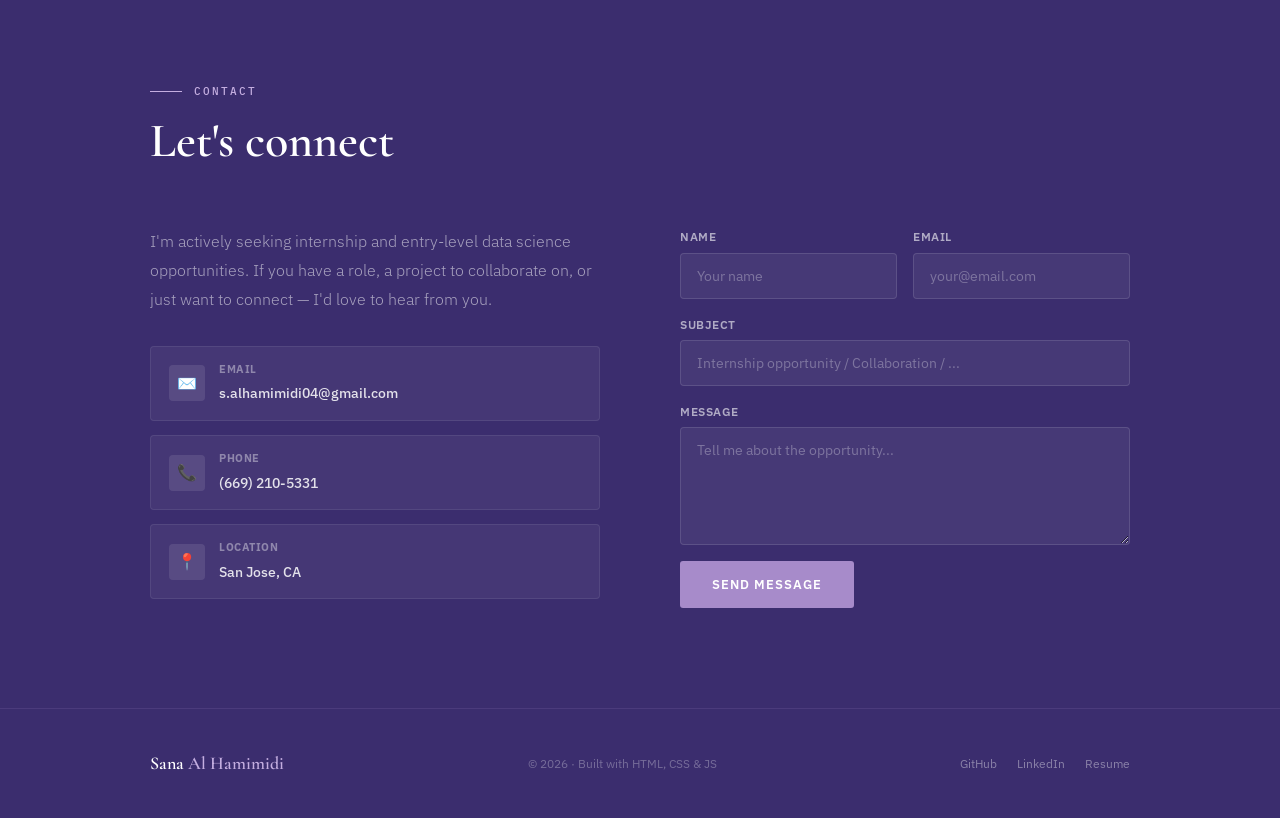
==== commit 864e2083: "Rename index (1).html to index.html" ====
--- a/index.html
+++ b/index.html
@@ -7,1002 +7,212 @@
   <link rel="preconnect" href="https://fonts.googleapis.com" />
   <link href="https://fonts.googleapis.com/css2?family=Cormorant+Garamond:wght@400;600;700&family=IBM+Plex+Sans:wght@300;400;500;600&family=IBM+Plex+Mono:wght@400;500&display=swap" rel="stylesheet" />
   <style>
-/* ============================================================
-   SANA AL HAMIMIDI — PORTFOLIO STYLESHEET
-   File: css/style.css
-   ============================================================ */
-
-
-/* ── 1. CSS VARIABLES (your color palette & fonts) ── */
-:root {
-  --navy:        #0f2240;
-  --navy-mid:    #1e3a5f;
-  --navy-light:  #2a5298;
-  --gold:        #c9a84c;
-  --gold-light:  #e8c97e;
-  --cream:       #faf8f4;
-  --cream-mid:   #f0ece3;
-  --cream-dark:  #e2dbd0;
-  --white:       #ffffff;
-  --text:        #1a1a2e;
-  --text-mid:    #4a5568;
-  --text-light:  #8896a4;
-
-  --font-display: 'Cormorant Garamond', serif;
-  --font-body:    'IBM Plex Sans', sans-serif;
-  --font-mono:    'IBM Plex Mono', monospace;
-}
-
-
-/* ── 2. RESET & BASE ── */
-*, *::before, *::after {
-  box-sizing: border-box;
-  margin: 0;
-  padding: 0;
-}
-
-html {
-  scroll-behavior: smooth;
-  font-size: 16px;
-}
-
-body {
-  font-family: var(--font-body);
-  background: var(--cream);
-  color: var(--text);
-  line-height: 1.6;
-  overflow-x: hidden;
-}
-
-a { text-decoration: none; }
-ul { list-style: none; }
-
-img {
-  max-width: 100%;
-  display: block;
-}
-
-
-/* ── 3. REUSABLE LAYOUT ── */
-
-/* Centers content and limits max width */
-.section-inner {
-  max-width: 1100px;
-  margin: 0 auto;
-  padding: 100px 60px;
-}
-
-/* Section heading block */
-.section-header {
-  margin-bottom: 60px;
-}
-
-.section-header h2 {
-  font-family: var(--font-display);
-  font-size: clamp(32px, 4vw, 48px);
-  font-weight: 600;
-  color: var(--navy);
-  line-height: 1.1;
-}
-
-/* Small label above headings */
-.eyebrow {
-  display: flex;
-  align-items: center;
-  gap: 12px;
-  margin-bottom: 14px;
-}
-
-.eyebrow-line {
-  width: 32px;
-  height: 1px;
-  background: var(--gold);
-}
-
-.eyebrow span {
-  font-family: var(--font-mono);
-  font-size: 11px;
-  font-weight: 500;
-  letter-spacing: 2px;
-  text-transform: uppercase;
-  color: var(--gold);
-}
-
-
-/* ── 4. BUTTONS ── */
-
-.btn-primary {
-  display: inline-flex;
-  align-items: center;
-  gap: 8px;
-  background: var(--gold);
-  color: var(--navy);
-  font-size: 13px;
-  font-weight: 600;
-  letter-spacing: 0.5px;
-  padding: 13px 28px;
-  border-radius: 3px;
-  transition: background 0.2s, transform 0.15s;
-}
-
-.btn-primary:hover {
-  background: var(--gold-light);
-  transform: translateY(-1px);
-}
-
-.btn-outline {
-  display: inline-flex;
-  align-items: center;
-  gap: 8px;
-  border: 1px solid rgba(255, 255, 255, 0.2);
-  color: rgba(255, 255, 255, 0.8);
-  font-size: 13px;
-  font-weight: 500;
-  padding: 13px 28px;
-  border-radius: 3px;
-  transition: border-color 0.2s, color 0.2s;
-}
-
-.btn-outline:hover {
-  border-color: var(--gold);
-  color: var(--gold);
-}
-
-
-/* ── 5. NAVIGATION ── */
-
-#navbar {
-  position: fixed;
-  top: 0; left: 0; right: 0;
-  z-index: 100;
-  background: var(--navy);
-  border-bottom: 1px solid rgba(201, 168, 76, 0.2);
-  transition: box-shadow 0.3s;
-}
-
-/* Adds shadow when user scrolls (applied via JS) */
-#navbar.scrolled {
-  box-shadow: 0 2px 20px rgba(0, 0, 0, 0.3);
-}
-
-.nav-inner {
-  max-width: 1100px;
-  margin: 0 auto;
-  padding: 0 60px;
-  height: 64px;
-  display: flex;
-  align-items: center;
-  justify-content: space-between;
-}
-
-.nav-logo {
-  font-family: var(--font-display);
-  font-size: 20px;
-  font-weight: 600;
-  color: var(--white);
-}
-
-.nav-logo span { color: var(--gold); }
-
-.nav-links {
-  display: flex;
-  gap: 36px;
-}
-
-.nav-links a {
-  font-size: 12px;
-  font-weight: 500;
-  color: rgba(255, 255, 255, 0.6);
-  letter-spacing: 1.5px;
-  text-transform: uppercase;
-  transition: color 0.2s;
-}
-
-.nav-links a:hover,
-.nav-links a.active { color: var(--gold); }
-
-/* Hamburger button (hidden on desktop) */
-.nav-toggle {
-  display: none;
-  flex-direction: column;
-  gap: 5px;
-  background: none;
-  border: none;
-  cursor: pointer;
-  padding: 4px;
-}
-
-.nav-toggle span {
-  display: block;
-  width: 24px;
-  height: 2px;
-  background: var(--white);
-  border-radius: 2px;
-  transition: transform 0.3s, opacity 0.3s;
-}
-
-
-/* ── 6. HERO ── */
-
-#hero {
-  min-height: 100vh;
-  background: var(--navy);
-  display: flex;
-  align-items: center;
-  padding: 100px 60px 80px;
-  position: relative;
-  overflow: hidden;
-}
-
-/* Decorative background glow */
-#hero::before {
-  content: '';
-  position: absolute;
-  top: -100px; right: -100px;
-  width: 600px; height: 600px;
-  border-radius: 50%;
-  background: radial-gradient(circle, rgba(201, 168, 76, 0.08) 0%, transparent 70%);
-  pointer-events: none;
-}
-
-.hero-inner {
-  max-width: 1100px;
-  width: 100%;
-  margin: 0 auto;
-  display: grid;
-  grid-template-columns: 1fr 340px;
-  gap: 80px;
-  align-items: center;
-}
-
-.hero-text { animation: fadeUp 0.8s 0.1s both; }
-
-.hero-text h1 {
-  font-family: var(--font-display);
-  font-size: clamp(48px, 6vw, 76px);
-  font-weight: 600;
-  color: var(--white);
-  line-height: 1.05;
-  margin-bottom: 24px;
-  letter-spacing: -0.01em;
-}
-
-.hero-text h1 em {
-  color: var(--gold);
-  font-style: normal;
-}
-
-.hero-desc {
-  font-size: 16px;
-  color: rgba(255, 255, 255, 0.55);
-  line-height: 1.8;
-  max-width: 480px;
-  margin-bottom: 40px;
-  font-weight: 300;
-}
-
-.hero-ctas {
-  display: flex;
-  gap: 14px;
-  flex-wrap: wrap;
-}
-
-/* Stats card on the right side of hero */
-.hero-card {
-  background: rgba(255, 255, 255, 0.04);
-  border: 1px solid rgba(201, 168, 76, 0.2);
-  border-radius: 6px;
-  padding: 32px 28px;
-  animation: fadeUp 0.8s 0.3s both;
-}
-
-.hero-card-label {
-  font-family: var(--font-mono);
-  font-size: 11px;
-  font-weight: 500;
-  letter-spacing: 2px;
-  text-transform: uppercase;
-  color: var(--gold);
-  margin-bottom: 20px;
-}
-
-.stats-grid {
-  display: grid;
-  grid-template-columns: 1fr 1fr;
-  gap: 20px;
-  margin-bottom: 24px;
-}
-
-.stat-num {
-  font-family: var(--font-display);
-  font-size: 36px;
-  font-weight: 700;
-  color: var(--white);
-  line-height: 1;
-}
-
-.stat-label {
-  font-size: 11px;
-  color: rgba(255, 255, 255, 0.4);
-  margin-top: 4px;
-}
-
-.tag-list {
-  display: flex;
-  flex-wrap: wrap;
-  gap: 6px;
-}
-
-.tag {
-  background: rgba(255, 255, 255, 0.06);
-  border: 1px solid rgba(255, 255, 255, 0.1);
-  color: rgba(255, 255, 255, 0.6);
-  font-family: var(--font-mono);
-  font-size: 11px;
-  padding: 4px 10px;
-  border-radius: 2px;
-}
-
-
-/* ── 7. ABOUT ── */
-
-#about { background: var(--white); }
-
-.about-grid {
-  display: grid;
-  grid-template-columns: 1fr 1fr;
-  gap: 80px;
-  align-items: start;
-}
-
-.about-text p {
-  font-size: 16px;
-  color: var(--text-mid);
-  line-height: 1.9;
-  margin-bottom: 20px;
-  font-weight: 300;
-}
-
-.about-text p strong {
-  color: var(--navy);
-  font-weight: 600;
-}
-
-.about-highlights {
-  display: flex;
-  flex-direction: column;
-  gap: 16px;
-}
-
-.highlight {
-  display: flex;
-  align-items: flex-start;
-  gap: 14px;
-  padding: 16px 20px;
-  background: var(--cream);
-  border-left: 3px solid var(--gold);
-  border-radius: 0 4px 4px 0;
-  /* Start invisible — JS animates these in on scroll */
-  opacity: 0;
-  transform: translateX(20px);
-  transition: opacity 0.5s, transform 0.5s;
-}
-
-/* Class added by JS when element enters viewport */
-.highlight.visible {
-  opacity: 1;
-  transform: translateX(0);
-}
-
-.highlight-icon { font-size: 18px; flex-shrink: 0; margin-top: 2px; }
-
-.highlight strong {
-  display: block;
-  font-size: 14px;
-  font-weight: 600;
-  color: var(--navy);
-}
-
-.highlight span {
-  font-size: 13px;
-  color: var(--text-light);
-}
-
-
-/* ── 8. PROJECTS ── */
-
-#projects { background: var(--cream); }
-
-.projects-grid {
-  display: grid;
-  grid-template-columns: repeat(3, 1fr);
-  gap: 24px;
-}
-
-.project-card {
-  background: var(--white);
-  border: 1px solid var(--cream-dark);
-  border-radius: 6px;
-  overflow: hidden;
-  display: flex;
-  flex-direction: column;
-  transition: transform 0.2s, box-shadow 0.2s;
-  /* Start invisible — JS fades in on scroll */
-  opacity: 0;
-  transform: translateY(24px);
-  transition: opacity 0.5s, transform 0.5s, box-shadow 0.2s;
-}
-
-.project-card.visible {
-  opacity: 1;
-  transform: translateY(0);
-}
-
-.project-card:hover {
-  box-shadow: 0 12px 40px rgba(15, 34, 64, 0.1);
-  transform: translateY(-4px);
-}
-
-/* Muted style for the "coming soon" card */
-.project-card--muted .project-header {
-  background: var(--navy-mid);
-}
-
-.project-header {
-  background: var(--navy);
-  padding: 28px 24px 24px;
-}
-
-.project-num {
-  font-family: var(--font-mono);
-  font-size: 11px;
-  color: rgba(201, 168, 76, 0.6);
-  letter-spacing: 1px;
-  margin-bottom: 10px;
-}
-
-.project-header h3 {
-  font-family: var(--font-display);
-  font-size: 22px;
-  font-weight: 600;
-  color: var(--white);
-  line-height: 1.2;
-}
-
-.project-body {
-  padding: 24px;
-  flex: 1;
-  display: flex;
-  flex-direction: column;
-  gap: 16px;
-}
-
-.project-body p {
-  font-size: 14px;
-  color: var(--text-mid);
-  line-height: 1.7;
-  font-weight: 300;
-  flex: 1;
-}
-
-.project-metric {
-  display: flex;
-  align-items: center;
-  gap: 10px;
-  background: var(--cream);
-  padding: 10px 14px;
-  border-radius: 4px;
-}
-
-.metric-num {
-  font-family: var(--font-display);
-  font-size: 22px;
-  font-weight: 700;
-  color: var(--navy);
-}
-
-.metric-label {
-  font-size: 12px;
-  color: var(--text-light);
-}
-
-.project-tags {
-  display: flex;
-  flex-wrap: wrap;
-  gap: 6px;
-}
-
-.project-tags span {
-  background: rgba(15, 34, 64, 0.06);
-  color: var(--navy-mid);
-  font-family: var(--font-mono);
-  font-size: 11px;
-  font-weight: 500;
-  padding: 3px 10px;
-  border-radius: 2px;
-}
-
-.project-link {
-  display: inline-flex;
-  align-items: center;
-  gap: 6px;
-  font-size: 13px;
-  font-weight: 600;
-  color: var(--navy-light);
-  transition: color 0.2s;
-  margin-top: auto;
-}
-
-.project-link:hover { color: var(--gold); }
-
-
-/* ── 9. SKILLS ── */
-
-#skills { background: var(--navy); }
-#skills .section-header h2 { color: var(--white); }
-
-.skills-grid {
-  display: grid;
-  grid-template-columns: repeat(4, 1fr);
-  gap: 24px;
-}
-
-.skill-group {
-  background: rgba(255, 255, 255, 0.04);
-  border: 1px solid rgba(255, 255, 255, 0.08);
-  border-radius: 6px;
-  padding: 28px 24px;
-  transition: border-color 0.2s;
-}
-
-.skill-group:hover { border-color: rgba(201, 168, 76, 0.3); }
-
-.skill-group-icon { font-size: 24px; margin-bottom: 12px; }
-
-.skill-group-title {
-  font-family: var(--font-mono);
-  font-size: 11px;
-  font-weight: 500;
-  letter-spacing: 1.5px;
-  text-transform: uppercase;
-  color: var(--gold);
-  margin-bottom: 16px;
-}
-
-.skill-list {
-  display: flex;
-  flex-direction: column;
-  gap: 10px;
-}
-
-.skill-list li {
-  display: flex;
-  align-items: center;
-  justify-content: space-between;
-  gap: 8px;
-}
-
-.skill-list li span {
-  font-size: 13px;
-  color: rgba(255, 255, 255, 0.7);
-  font-weight: 300;
-  white-space: nowrap;
-}
-
-/* Skill bar track */
-.bar {
-  width: 80px;
-  height: 3px;
-  background: rgba(255, 255, 255, 0.08);
-  border-radius: 2px;
-  overflow: hidden;
-  flex-shrink: 0;
-}
-
-/* Skill bar fill — width set via data-width in HTML, animated by JS */
-.bar-fill {
-  height: 100%;
-  width: 0;                        /* starts at 0 */
-  background: var(--gold);
-  border-radius: 2px;
-  transition: width 0.8s ease;    /* JS sets the final width to trigger this */
-}
-
-
-/* ── 10. RESUME ── */
-
-#resume { background: var(--white); }
-
-.resume-layout {
-  display: grid;
-  grid-template-columns: 260px 1fr;
-  gap: 60px;
-  align-items: start;
-}
-
-.resume-sidebar { position: sticky; top: 80px; }
-
-.resume-card {
-  background: var(--navy);
-  border-radius: 6px;
-  padding: 32px 28px;
-  text-align: center;
-}
-
-.resume-avatar {
-  width: 72px; height: 72px;
-  border-radius: 50%;
-  background: var(--gold);
-  margin: 0 auto 16px;
-  display: flex;
-  align-items: center;
-  justify-content: center;
-  font-family: var(--font-display);
-  font-size: 28px;
-  font-weight: 700;
-  color: var(--navy);
-}
-
-.resume-name {
-  font-family: var(--font-display);
-  font-size: 20px;
-  font-weight: 600;
-  color: var(--white);
-  margin-bottom: 4px;
-}
-
-.resume-role {
-  font-size: 12px;
-  color: rgba(255, 255, 255, 0.4);
-  margin-bottom: 24px;
-  font-weight: 300;
-}
-
-.btn-download {
-  display: block;
-  background: var(--gold);
-  color: var(--navy);
-  font-size: 12px;
-  font-weight: 600;
-  padding: 11px 20px;
-  border-radius: 3px;
-  letter-spacing: 0.5px;
-  transition: background 0.2s;
-  margin-bottom: 16px;
-}
-
-.btn-download:hover { background: var(--gold-light); }
-
-.resume-contact-info {
-  display: flex;
-  flex-direction: column;
-  gap: 4px;
-  font-size: 12px;
-  color: rgba(255, 255, 255, 0.35);
-  line-height: 1.8;
-}
-
-.resume-contact-info a {
-  color: rgba(255, 255, 255, 0.5);
-  transition: color 0.2s;
-}
-
-.resume-contact-info a:hover { color: var(--gold); }
-
-.resume-section { margin-bottom: 40px; }
-
-.resume-section-title {
-  font-family: var(--font-display);
-  font-size: 22px;
-  font-weight: 600;
-  color: var(--navy);
-  padding-bottom: 10px;
-  border-bottom: 2px solid var(--cream-dark);
-  margin-bottom: 24px;
-}
-
-.timeline { display: flex; flex-direction: column; gap: 24px; }
-
-.timeline-item {
-  display: grid;
-  grid-template-columns: 130px 1fr;
-  gap: 24px;
-}
-
-.tl-date {
-  font-family: var(--font-mono);
-  font-size: 11px;
-  color: var(--text-light);
-  padding-top: 3px;
-  letter-spacing: 0.5px;
-  text-align: right;
-}
-
-.tl-content strong {
-  display: block;
-  font-size: 15px;
-  font-weight: 600;
-  color: var(--navy);
-  margin-bottom: 2px;
-}
-
-.tl-sub {
-  font-size: 13px;
-  color: var(--gold);
-  font-weight: 500;
-  margin-bottom: 8px;
-}
-
-.tl-content p {
-  font-size: 13px;
-  color: var(--text-mid);
-  line-height: 1.7;
-  font-weight: 300;
-}
-
-.soft-skills {
-  display: flex;
-  flex-wrap: wrap;
-  gap: 10px;
-}
-
-.soft-skills span {
-  background: var(--cream);
-  border: 1px solid var(--cream-dark);
-  color: var(--navy);
-  font-size: 13px;
-  font-weight: 500;
-  padding: 6px 16px;
-  border-radius: 20px;
-}
-
-
-/* ── 11. CONTACT ── */
-
-#contact { background: var(--cream); }
-
-.contact-grid {
-  display: grid;
-  grid-template-columns: 1fr 1fr;
-  gap: 80px;
-  align-items: start;
-}
-
-.contact-info > p {
-  font-size: 16px;
-  color: var(--text-mid);
-  line-height: 1.8;
-  font-weight: 300;
-  margin-bottom: 32px;
-}
-
-.contact-items { display: flex; flex-direction: column; gap: 14px; }
-
-.contact-item {
-  display: flex;
-  align-items: center;
-  gap: 14px;
-  padding: 14px 18px;
-  background: var(--white);
-  border: 1px solid var(--cream-dark);
-  border-radius: 4px;
-}
-
-.contact-icon {
-  width: 36px; height: 36px;
-  background: var(--navy);
-  border-radius: 4px;
-  display: flex;
-  align-items: center;
-  justify-content: center;
-  font-size: 16px;
-  flex-shrink: 0;
-}
-
-.contact-item strong {
-  display: block;
-  font-size: 11px;
-  color: var(--text-light);
-  letter-spacing: 0.5px;
-  text-transform: uppercase;
-  margin-bottom: 2px;
-}
-
-.contact-item span {
-  font-size: 14px;
-  color: var(--navy);
-  font-weight: 500;
-}
-
-/* Contact form */
-.contact-form {
-  display: flex;
-  flex-direction: column;
-  gap: 16px;
-}
-
-.form-row {
-  display: grid;
-  grid-template-columns: 1fr 1fr;
-  gap: 16px;
-}
-
-.form-group {
-  display: flex;
-  flex-direction: column;
-  gap: 6px;
-}
-
-.form-group label {
-  font-size: 12px;
-  font-weight: 600;
-  color: var(--navy);
-  letter-spacing: 0.5px;
-  text-transform: uppercase;
-}
-
-.form-group input,
-.form-group textarea {
-  background: var(--white);
-  border: 1px solid var(--cream-dark);
-  border-radius: 4px;
-  padding: 13px 16px;
-  font-family: var(--font-body);
-  font-size: 14px;
-  color: var(--text);
-  outline: none;
-  resize: vertical;
-  transition: border-color 0.2s;
-}
-
-.form-group input:focus,
-.form-group textarea:focus {
-  border-color: var(--navy);
-}
-
-.btn-submit {
-  background: var(--navy);
-  color: var(--white);
-  font-family: var(--font-body);
-  font-size: 13px;
-  font-weight: 600;
-  letter-spacing: 1px;
-  text-transform: uppercase;
-  padding: 15px 32px;
-  border: none;
-  border-radius: 3px;
-  cursor: pointer;
-  align-self: flex-start;
-  transition: background 0.2s, transform 0.15s;
-}
-
-.btn-submit:hover {
-  background: var(--navy-light);
-  transform: translateY(-1px);
-}
-
-.btn-submit.sent {
-  background: #2a7a4b;
-  cursor: default;
-  transform: none;
-}
-
-
-/* ── 12. FOOTER ── */
-
-footer {
-  background: var(--navy);
-  border-top: 1px solid rgba(201, 168, 76, 0.15);
-}
-
-.footer-inner {
-  max-width: 1100px;
-  margin: 0 auto;
-  padding: 40px 60px;
-  display: flex;
-  align-items: center;
-  justify-content: space-between;
-}
-
-.footer-name {
-  font-family: var(--font-display);
-  font-size: 18px;
-  font-weight: 600;
-  color: var(--white);
-}
-
-.footer-name span { color: var(--gold); }
-
-.footer-copy {
-  font-size: 12px;
-  color: rgba(255, 255, 255, 0.3);
-}
-
-.footer-links {
-  display: flex;
-  gap: 20px;
-}
-
-.footer-links a {
-  font-size: 12px;
-  color: rgba(255, 255, 255, 0.4);
-  transition: color 0.2s;
-}
-
-.footer-links a:hover { color: var(--gold); }
-
-
-/* ── 13. ANIMATIONS ── */
-
-@keyframes fadeUp {
-  from { opacity: 0; transform: translateY(24px); }
-  to   { opacity: 1; transform: translateY(0); }
-}
-
-
-/* ── 14. RESPONSIVE (mobile & tablet) ── */
-
-@media (max-width: 1024px) {
-  .skills-grid { grid-template-columns: 1fr 1fr; }
-}
-
-@media (max-width: 768px) {
-  /* Collapse nav to hamburger */
-  .nav-inner { padding: 0 24px; }
-  .nav-links {
-    display: none;
-    position: absolute;
-    top: 64px; left: 0; right: 0;
-    background: var(--navy);
-    flex-direction: column;
-    gap: 0;
-    border-top: 1px solid rgba(201, 168, 76, 0.2);
-  }
-  .nav-links.open { display: flex; }
-  .nav-links a {
-    display: block;
-    padding: 16px 24px;
-    border-bottom: 1px solid rgba(255, 255, 255, 0.05);
-  }
-  .nav-toggle { display: flex; }
-
-  /* Stack hero vertically */
-  #hero { padding: 100px 24px 70px; }
-  .hero-inner { grid-template-columns: 1fr; gap: 48px; }
-
-  /* Stack all 2-column grids */
-  .section-inner  { padding: 70px 24px; }
-  .about-grid     { grid-template-columns: 1fr; gap: 40px; }
-  .projects-grid  { grid-template-columns: 1fr; }
-  .skills-grid    { grid-template-columns: 1fr 1fr; }
-  .resume-layout  { grid-template-columns: 1fr; gap: 40px; }
-  .contact-grid   { grid-template-columns: 1fr; gap: 40px; }
-  .form-row       { grid-template-columns: 1fr; }
-
-  /* Resume sidebar no longer sticky on mobile */
-  .resume-sidebar { position: static; }
-
-  /* Footer stacks vertically */
-  .footer-inner {
-    flex-direction: column;
-    gap: 16px;
-    text-align: center;
-    padding: 32px 24px;
-  }
-}
-
-@media (max-width: 480px) {
-  .skills-grid { grid-template-columns: 1fr; }
-  .hero-ctas   { flex-direction: column; }
-}
-
+    :root {
+      --navy:        #3b2d6e;
+      --navy-mid:    #4e3d8a;
+      --navy-light:  #6d5bb5;
+      --gold:        #a78bca;
+      --gold-light:  #c4aee0;
+      --cream:       #f7f5fc;
+      --cream-mid:   #ede9f7;
+      --cream-dark:  #d9d1ee;
+      --white:       #ffffff;
+      --text:        #1a1228;
+      --text-mid:    #4a4560;
+      --text-light:  #8880a4;
+      --font-display: 'Cormorant Garamond', serif;
+      --font-body:    'IBM Plex Sans', sans-serif;
+      --font-mono:    'IBM Plex Mono', monospace;
+    }
+
+    *, *::before, *::after { box-sizing: border-box; margin: 0; padding: 0; }
+    html { scroll-behavior: smooth; }
+    body { font-family: var(--font-body); background: var(--cream); color: var(--text); line-height: 1.6; overflow-x: hidden; }
+    a { text-decoration: none; }
+    ul { list-style: none; }
+
+    /* ── LAYOUT ── */
+    .section-inner { max-width: 1100px; margin: 0 auto; padding: 100px 60px; }
+    .section-header { margin-bottom: 60px; }
+    .section-header h2 { font-family: var(--font-display); font-size: clamp(32px, 4vw, 48px); font-weight: 600; color: var(--navy); line-height: 1.1; }
+    .eyebrow { display: flex; align-items: center; gap: 12px; margin-bottom: 14px; }
+    .eyebrow-line { width: 32px; height: 1px; background: var(--gold); }
+    .eyebrow span { font-family: var(--font-mono); font-size: 11px; font-weight: 500; letter-spacing: 2px; text-transform: uppercase; color: var(--gold); }
+
+    /* ── BUTTONS ── */
+    .btn-primary { display: inline-flex; align-items: center; gap: 8px; background: var(--gold); color: var(--white); font-size: 13px; font-weight: 600; padding: 13px 28px; border-radius: 3px; transition: background 0.2s, transform 0.15s; }
+    .btn-primary:hover { background: var(--gold-light); transform: translateY(-1px); }
+    .btn-outline { display: inline-flex; align-items: center; border: 1px solid rgba(255,255,255,0.25); color: rgba(255,255,255,0.85); font-size: 13px; font-weight: 500; padding: 13px 28px; border-radius: 3px; transition: border-color 0.2s, color 0.2s; }
+    .btn-outline:hover { border-color: var(--gold-light); color: var(--gold-light); }
+
+    /* ── NAV ── */
+    #navbar { position: fixed; top: 0; left: 0; right: 0; z-index: 100; background: var(--navy); border-bottom: 1px solid rgba(167,139,202,0.2); transition: box-shadow 0.3s; }
+    #navbar.scrolled { box-shadow: 0 2px 20px rgba(0,0,0,0.3); }
+    .nav-inner { max-width: 1100px; margin: 0 auto; padding: 0 60px; height: 64px; display: flex; align-items: center; justify-content: space-between; }
+    .nav-logo { font-family: var(--font-display); font-size: 20px; font-weight: 600; color: var(--white); }
+    .nav-logo span { color: var(--gold-light); }
+    .nav-links { display: flex; gap: 36px; }
+    .nav-links a { font-size: 12px; font-weight: 500; color: rgba(255,255,255,0.6); letter-spacing: 1.5px; text-transform: uppercase; transition: color 0.2s; }
+    .nav-links a:hover, .nav-links a.active { color: var(--gold-light); }
+    .nav-toggle { display: none; flex-direction: column; gap: 5px; background: none; border: none; cursor: pointer; padding: 4px; }
+    .nav-toggle span { display: block; width: 24px; height: 2px; background: var(--white); border-radius: 2px; transition: transform 0.3s, opacity 0.3s; }
+
+    /* ── HERO ── */
+    #hero { min-height: 100vh; background: var(--navy); display: flex; align-items: center; padding: 100px 60px 80px; position: relative; overflow: hidden; }
+    #hero::before { content: ''; position: absolute; top: -100px; right: -100px; width: 600px; height: 600px; border-radius: 50%; background: radial-gradient(circle, rgba(167,139,202,0.1) 0%, transparent 70%); pointer-events: none; }
+    .hero-inner { max-width: 1100px; width: 100%; margin: 0 auto; display: grid; grid-template-columns: 1fr 340px; gap: 80px; align-items: center; }
+    .hero-text { animation: fadeUp 0.8s 0.1s both; }
+    .hero-text h1 { font-family: var(--font-display); font-size: clamp(48px, 6vw, 76px); font-weight: 600; color: var(--white); line-height: 1.05; margin-bottom: 24px; }
+    .hero-text h1 em { color: var(--gold-light); font-style: normal; }
+    .hero-desc { font-size: 16px; color: rgba(255,255,255,0.55); line-height: 1.8; max-width: 480px; margin-bottom: 40px; font-weight: 300; }
+    .hero-ctas { display: flex; gap: 14px; flex-wrap: wrap; }
+    .hero-card { background: rgba(255,255,255,0.05); border: 1px solid rgba(167,139,202,0.25); border-radius: 6px; padding: 32px 28px; animation: fadeUp 0.8s 0.3s both; }
+    .hero-card-label { font-family: var(--font-mono); font-size: 11px; font-weight: 500; letter-spacing: 2px; text-transform: uppercase; color: var(--gold-light); margin-bottom: 20px; }
+    .stats-grid { display: grid; grid-template-columns: 1fr 1fr; gap: 20px; margin-bottom: 24px; }
+    .stat-num { font-family: var(--font-display); font-size: 36px; font-weight: 700; color: var(--white); line-height: 1; }
+    .stat-label { font-size: 11px; color: rgba(255,255,255,0.4); margin-top: 4px; }
+    .tag-list { display: flex; flex-wrap: wrap; gap: 6px; }
+    .tag { background: rgba(255,255,255,0.07); border: 1px solid rgba(255,255,255,0.12); color: rgba(255,255,255,0.65); font-family: var(--font-mono); font-size: 11px; padding: 4px 10px; border-radius: 2px; }
+
+    /* ── ABOUT ── */
+    #about { background: var(--white); }
+    .about-grid { display: grid; grid-template-columns: 1fr 1fr; gap: 80px; align-items: start; }
+    .about-text p { font-size: 16px; color: var(--text-mid); line-height: 1.9; margin-bottom: 20px; font-weight: 300; }
+    .about-text p strong { color: var(--navy); font-weight: 600; }
+    .about-highlights { display: flex; flex-direction: column; gap: 16px; }
+    .highlight { display: flex; align-items: flex-start; gap: 14px; padding: 16px 20px; background: var(--cream); border-left: 3px solid var(--gold); border-radius: 0 4px 4px 0; opacity: 0; transform: translateX(20px); transition: opacity 0.5s, transform 0.5s; }
+    .highlight.visible { opacity: 1; transform: translateX(0); }
+    .highlight-icon { font-size: 18px; flex-shrink: 0; margin-top: 2px; }
+    .highlight strong { display: block; font-size: 14px; font-weight: 600; color: var(--navy); }
+    .highlight span { font-size: 13px; color: var(--text-light); }
+
+    /* ── PROJECTS ── */
+    #projects { background: var(--cream); }
+    .projects-grid { display: grid; grid-template-columns: repeat(3, 1fr); gap: 24px; }
+    .project-card { background: var(--white); border: 1px solid var(--cream-dark); border-radius: 6px; overflow: hidden; display: flex; flex-direction: column; opacity: 0; transform: translateY(24px); transition: opacity 0.5s, transform 0.5s, box-shadow 0.2s; }
+    .project-card.visible { opacity: 1; transform: translateY(0); }
+    .project-card:hover { box-shadow: 0 12px 40px rgba(59,45,110,0.1); transform: translateY(-4px); }
+    .project-card.visible:hover { transform: translateY(-4px); }
+    .project-card--muted .project-header { background: var(--navy-mid); }
+    .project-card--coming .project-header { background: linear-gradient(135deg, var(--navy) 0%, var(--navy-mid) 100%); }
+    .project-header { background: var(--navy); padding: 28px 24px 24px; }
+    .project-num { font-family: var(--font-mono); font-size: 11px; color: rgba(196,174,224,0.7); letter-spacing: 1px; margin-bottom: 10px; }
+    .project-header h3 { font-family: var(--font-display); font-size: 22px; font-weight: 600; color: var(--white); line-height: 1.2; }
+    .project-body { padding: 24px; flex: 1; display: flex; flex-direction: column; gap: 16px; }
+    .project-body p { font-size: 14px; color: var(--text-mid); line-height: 1.7; font-weight: 300; flex: 1; }
+    .project-metric { display: flex; align-items: center; gap: 10px; background: var(--cream); padding: 10px 14px; border-radius: 4px; }
+    .metric-num { font-family: var(--font-display); font-size: 22px; font-weight: 700; color: var(--navy); }
+    .metric-label { font-size: 12px; color: var(--text-light); }
+    .project-tags { display: flex; flex-wrap: wrap; gap: 6px; }
+    .project-tags span { background: rgba(59,45,110,0.07); color: var(--navy-mid); font-family: var(--font-mono); font-size: 11px; font-weight: 500; padding: 3px 10px; border-radius: 2px; }
+    .project-link { display: inline-flex; align-items: center; gap: 6px; font-size: 13px; font-weight: 600; color: var(--navy-light); transition: color 0.2s; margin-top: auto; }
+    .project-link:hover { color: var(--gold); }
+    .coming-soon-badge { display: inline-flex; align-items: center; gap: 6px; background: rgba(167,139,202,0.15); border: 1px solid rgba(167,139,202,0.3); color: var(--navy-light); font-size: 12px; font-weight: 600; padding: 6px 14px; border-radius: 20px; margin-top: auto; width: fit-content; }
+    .coming-soon-dot { width: 7px; height: 7px; border-radius: 50%; background: var(--gold); animation: blink 1.4s infinite; }
+    @keyframes blink { 0%,100%{opacity:1} 50%{opacity:0.3} }
+
+    /* ── SKILLS ── */
+    #skills { background: var(--navy); }
+    #skills .section-header h2 { color: var(--white); }
+    .skills-grid { display: grid; grid-template-columns: repeat(4, 1fr); gap: 24px; }
+    .skill-group { background: rgba(255,255,255,0.04); border: 1px solid rgba(255,255,255,0.08); border-radius: 6px; padding: 28px 24px; transition: border-color 0.2s; }
+    .skill-group:hover { border-color: rgba(167,139,202,0.35); }
+    .skill-group-icon { font-size: 24px; margin-bottom: 12px; }
+    .skill-group-title { font-family: var(--font-mono); font-size: 11px; font-weight: 500; letter-spacing: 1.5px; text-transform: uppercase; color: var(--gold-light); margin-bottom: 16px; }
+    .skill-list { display: flex; flex-direction: column; gap: 10px; }
+    .skill-list li { display: flex; align-items: center; justify-content: space-between; gap: 8px; }
+    .skill-list li span { font-size: 13px; color: rgba(255,255,255,0.7); font-weight: 300; white-space: nowrap; }
+    .bar { width: 80px; height: 3px; background: rgba(255,255,255,0.08); border-radius: 2px; overflow: hidden; flex-shrink: 0; }
+    .bar-fill { height: 100%; width: 0; background: var(--gold-light); border-radius: 2px; transition: width 0.8s ease; }
+
+    /* ── LEADERSHIP ── */
+    #leadership { background: var(--white); }
+
+    /* ── RESUME ── */
+    #resume { background: var(--cream); }
+    .resume-layout { display: grid; grid-template-columns: 260px 1fr; gap: 60px; align-items: start; }
+    .resume-sidebar { position: sticky; top: 80px; }
+    .resume-card { background: var(--navy); border-radius: 6px; padding: 32px 28px; text-align: center; }
+    .resume-avatar { width: 72px; height: 72px; border-radius: 50%; background: var(--gold); margin: 0 auto 16px; display: flex; align-items: center; justify-content: center; font-family: var(--font-display); font-size: 28px; font-weight: 700; color: var(--white); }
+    .resume-name { font-family: var(--font-display); font-size: 20px; font-weight: 600; color: var(--white); margin-bottom: 4px; }
+    .resume-role { font-size: 12px; color: rgba(255,255,255,0.4); margin-bottom: 24px; font-weight: 300; }
+    .btn-download { display: block; background: var(--gold); color: var(--white); font-size: 12px; font-weight: 600; padding: 11px 20px; border-radius: 3px; transition: background 0.2s; margin-bottom: 16px; }
+    .btn-download:hover { background: var(--gold-light); }
+    .resume-contact-info { display: flex; flex-direction: column; gap: 4px; font-size: 12px; color: rgba(255,255,255,0.35); line-height: 1.8; }
+    .resume-contact-info a { color: rgba(255,255,255,0.5); transition: color 0.2s; }
+    .resume-contact-info a:hover { color: var(--gold-light); }
+    .resume-section { margin-bottom: 40px; }
+    .resume-section-title { font-family: var(--font-display); font-size: 22px; font-weight: 600; color: var(--navy); padding-bottom: 10px; border-bottom: 2px solid var(--cream-dark); margin-bottom: 24px; }
+    .timeline { display: flex; flex-direction: column; gap: 24px; }
+    .timeline-item { display: grid; grid-template-columns: 130px 1fr; gap: 24px; }
+    .tl-date { font-family: var(--font-mono); font-size: 11px; color: var(--text-light); padding-top: 3px; letter-spacing: 0.5px; text-align: right; }
+    .tl-content strong { display: block; font-size: 15px; font-weight: 600; color: var(--navy); margin-bottom: 2px; }
+    .tl-sub { font-size: 13px; color: var(--gold); font-weight: 500; margin-bottom: 8px; }
+    .tl-content p { font-size: 13px; color: var(--text-mid); line-height: 1.7; font-weight: 300; }
+    .tl-content ul { padding-left: 16px; list-style: disc; display: flex; flex-direction: column; gap: 6px; margin-top: 4px; }
+    .tl-content ul li { font-size: 13px; color: var(--text-mid); line-height: 1.7; font-weight: 300; }
+    .soft-skills { display: flex; flex-wrap: wrap; gap: 10px; }
+    .soft-skills span { background: var(--cream); border: 1px solid var(--cream-dark); color: var(--navy); font-size: 13px; font-weight: 500; padding: 6px 16px; border-radius: 20px; }
+
+    /* ── CONTACT ── */
+    #contact { background: var(--navy); }
+    #contact .section-header h2 { color: var(--white); }
+    #contact .eyebrow span { color: var(--gold-light); }
+    #contact .eyebrow-line { background: var(--gold-light); }
+    .contact-grid { display: grid; grid-template-columns: 1fr 1fr; gap: 80px; align-items: start; }
+    .contact-info > p { font-size: 16px; color: rgba(255,255,255,0.55); line-height: 1.8; font-weight: 300; margin-bottom: 32px; }
+    .contact-items { display: flex; flex-direction: column; gap: 14px; }
+    .contact-item { display: flex; align-items: center; gap: 14px; padding: 14px 18px; background: rgba(255,255,255,0.05); border: 1px solid rgba(255,255,255,0.08); border-radius: 4px; }
+    .contact-icon { width: 36px; height: 36px; background: rgba(255,255,255,0.1); border-radius: 4px; display: flex; align-items: center; justify-content: center; font-size: 16px; flex-shrink: 0; }
+    .contact-item strong { display: block; font-size: 11px; color: rgba(255,255,255,0.4); letter-spacing: 0.5px; text-transform: uppercase; margin-bottom: 2px; }
+    .contact-item span { font-size: 14px; color: rgba(255,255,255,0.85); font-weight: 500; }
+    .contact-form { display: flex; flex-direction: column; gap: 16px; }
+    .form-row { display: grid; grid-template-columns: 1fr 1fr; gap: 16px; }
+    .form-group { display: flex; flex-direction: column; gap: 6px; }
+    .form-group label { font-size: 12px; font-weight: 600; color: rgba(255,255,255,0.6); letter-spacing: 0.5px; text-transform: uppercase; }
+    .form-group input, .form-group textarea { background: rgba(255,255,255,0.06); border: 1px solid rgba(255,255,255,0.12); border-radius: 4px; padding: 13px 16px; font-family: var(--font-body); font-size: 14px; color: var(--white); outline: none; resize: vertical; transition: border-color 0.2s; }
+    .form-group input::placeholder, .form-group textarea::placeholder { color: rgba(255,255,255,0.3); }
+    .form-group input:focus, .form-group textarea:focus { border-color: var(--gold-light); }
+    .btn-submit { background: var(--gold); color: var(--white); font-family: var(--font-body); font-size: 13px; font-weight: 600; letter-spacing: 1px; text-transform: uppercase; padding: 15px 32px; border: none; border-radius: 3px; cursor: pointer; align-self: flex-start; transition: background 0.2s, transform 0.15s; }
+    .btn-submit:hover { background: var(--gold-light); transform: translateY(-1px); }
+    .btn-submit.sent { background: #2a7a4b; cursor: default; transform: none; }
+
+    /* ── FOOTER ── */
+    footer { background: var(--navy); border-top: 1px solid rgba(167,139,202,0.15); }
+    .footer-inner { max-width: 1100px; margin: 0 auto; padding: 40px 60px; display: flex; align-items: center; justify-content: space-between; }
+    .footer-name { font-family: var(--font-display); font-size: 18px; font-weight: 600; color: var(--white); }
+    .footer-name span { color: var(--gold-light); }
+    .footer-copy { font-size: 12px; color: rgba(255,255,255,0.3); }
+    .footer-links { display: flex; gap: 20px; }
+    .footer-links a { font-size: 12px; color: rgba(255,255,255,0.4); transition: color 0.2s; }
+    .footer-links a:hover { color: var(--gold-light); }
+
+    @keyframes fadeUp { from { opacity: 0; transform: translateY(24px); } to { opacity: 1; transform: translateY(0); } }
+
+    /* ── RESPONSIVE ── */
+    @media (max-width: 1024px) { .skills-grid { grid-template-columns: 1fr 1fr; } }
+    @media (max-width: 768px) {
+      .nav-inner { padding: 0 24px; }
+      .nav-links { display: none; position: absolute; top: 64px; left: 0; right: 0; background: var(--navy); flex-direction: column; gap: 0; border-top: 1px solid rgba(167,139,202,0.2); }
+      .nav-links.open { display: flex; }
+      .nav-links a { display: block; padding: 16px 24px; border-bottom: 1px solid rgba(255,255,255,0.05); }
+      .nav-toggle { display: flex; }
+      #hero { padding: 100px 24px 70px; }
+      .hero-inner { grid-template-columns: 1fr; gap: 48px; }
+      .section-inner { padding: 70px 24px; }
+      .about-grid, .contact-grid, .resume-layout { grid-template-columns: 1fr; gap: 40px; }
+      .projects-grid { grid-template-columns: 1fr; }
+      .skills-grid { grid-template-columns: 1fr 1fr; }
+      .form-row { grid-template-columns: 1fr; }
+      .resume-sidebar { position: static; }
+      .footer-inner { flex-direction: column; gap: 16px; text-align: center; padding: 32px 24px; }
+    }
+    @media (max-width: 480px) { .skills-grid { grid-template-columns: 1fr; } .hero-ctas { flex-direction: column; } }
   </style>
 </head>
 <body>
 
-  <!-- ==============================
-       NAVIGATION
-  ============================== -->
+  <!-- NAV -->
   <nav id="navbar">
     <div class="nav-inner">
       <div class="nav-logo">Sana <span>Al Hamimidi</span></div>
@@ -1010,19 +220,17 @@
         <li><a href="#about">About</a></li>
         <li><a href="#projects">Projects</a></li>
         <li><a href="#skills">Skills</a></li>
+        <li><a href="#leadership">Leadership</a></li>
         <li><a href="#resume">Resume</a></li>
         <li><a href="#contact">Contact</a></li>
       </ul>
-      <!-- Hamburger for mobile -->
       <button class="nav-toggle" id="navToggle" aria-label="Toggle menu">
         <span></span><span></span><span></span>
       </button>
     </div>
   </nav>
 
-  <!-- ==============================
-       HERO
-  ============================== -->
+  <!-- HERO -->
   <section id="hero">
     <div class="hero-inner">
       <div class="hero-text">
@@ -1031,35 +239,19 @@
           <span>Data Science Portfolio</span>
         </div>
         <h1>Sana<br><em>Al Hamimidi</em></h1>
-        <p class="hero-desc">
-          Data Science student at SJSU. I build end-to-end ML pipelines,
-          design databases, and turn messy data into clear, actionable results.
-        </p>
+        <p class="hero-desc">Data Science student at SJSU. I build end-to-end ML pipelines, design databases, and turn messy data into clear, actionable results.</p>
         <div class="hero-ctas">
           <a href="#projects" class="btn-primary">View My Work →</a>
           <a href="#contact" class="btn-outline">Get In Touch</a>
         </div>
       </div>
-
-      <div class="hero-card" id="heroCard">
+      <div class="hero-card">
         <div class="hero-card-label">At a Glance</div>
         <div class="stats-grid">
-          <div class="stat">
-            <div class="stat-num">3.7</div>
-            <div class="stat-label">GPA at SJSU</div>
-          </div>
-          <div class="stat">
-            <div class="stat-num">94%</div>
-            <div class="stat-label">Best model accuracy</div>
-          </div>
-          <div class="stat">
-            <div class="stat-num">2+</div>
-            <div class="stat-label">Projects built</div>
-          </div>
-          <div class="stat">
-            <div class="stat-num">2026</div>
-            <div class="stat-label">Graduation year</div>
-          </div>
+          <div class="stat"><div class="stat-num">3.7</div><div class="stat-label">GPA at SJSU</div></div>
+          <div class="stat"><div class="stat-num">94%</div><div class="stat-label">Best model accuracy</div></div>
+          <div class="stat"><div class="stat-num">3+</div><div class="stat-label">Projects built</div></div>
+          <div class="stat"><div class="stat-num">2026</div><div class="stat-label">Graduation year</div></div>
         </div>
         <div class="tag-list">
           <span class="tag">Python</span>
@@ -1072,86 +264,36 @@
     </div>
   </section>
 
-  <!-- ==============================
-       ABOUT
-  ============================== -->
+  <!-- ABOUT -->
   <section id="about">
     <div class="section-inner">
       <div class="section-header">
-        <div class="eyebrow">
-          <div class="eyebrow-line"></div>
-          <span>About Me</span>
-        </div>
+        <div class="eyebrow"><div class="eyebrow-line"></div><span>About Me</span></div>
         <h2>Curious mind,<br>data-driven approach</h2>
       </div>
-
       <div class="about-grid">
         <div class="about-text">
-          <p>
-            Hi, I'm <strong>Sana Al Hamimidi</strong> — a Data Science student at
-            San Jose State University with hands-on experience building and evaluating
-            machine learning models, working with real-world datasets, and communicating
-            results clearly to teammates.
-          </p>
-          <p>
-            I'm comfortable across the full ML workflow: <strong>data cleaning,
-            feature engineering, model training, and evaluation</strong>. My projects
-            span database systems and time-series classification — always with a focus
-            on measurable outcomes.
-          </p>
-          <p>
-            I'm actively seeking <strong>internship opportunities in data science
-            or analytics</strong> where I can contribute and keep growing.
-          </p>
-        </div>
-
+          <p>Hi, I'm <strong>Sana Al Hamimidi</strong> — a Data Science student at San Jose State University with hands-on experience building and evaluating machine learning models, working with real-world datasets, and communicating results clearly to teammates.</p>
+          <p>I'm comfortable across the full ML workflow: <strong>data cleaning, feature engineering, model training, and evaluation</strong>. My projects span database systems and time-series classification — always with a focus on measurable outcomes.</p>
+          <p>I'm actively seeking <strong>internship opportunities in data science or analytics</strong> where I can contribute and keep growing.</p>
+        </div>
         <div class="about-highlights">
-          <div class="highlight">
-            <div class="highlight-icon">🎓</div>
-            <div>
-              <strong>B.S. Data Science — SJSU</strong>
-              <span>Expected May 2026 · GPA: 3.7</span>
-            </div>
-          </div>
-          <div class="highlight">
-            <div class="highlight-icon">📍</div>
-            <div>
-              <strong>San Jose, CA</strong>
-              <span>US Citizen · Open to remote and on-site roles</span>
-            </div>
-          </div>
-          <div class="highlight">
-            <div class="highlight-icon">💡</div>
-            <div>
-              <strong>Interests</strong>
-              <span>ML Classification · Database Systems · Bioinformatics</span>
-            </div>
-          </div>
-          <div class="highlight">
-            <div class="highlight-icon">🔍</div>
-            <div>
-              <strong>Currently seeking</strong>
-              <span>Data Science or Analytics internships for 2025</span>
-            </div>
-          </div>
+          <div class="highlight"><div class="highlight-icon">🎓</div><div><strong>B.S. Data Science — SJSU</strong><span>Expected May 2026 · GPA: 3.7</span></div></div>
+          <div class="highlight"><div class="highlight-icon">📍</div><div><strong>San Jose, CA</strong><span>Open to remote and on-site roles</span></div></div>
+          <div class="highlight"><div class="highlight-icon">💡</div><div><strong>Interests</strong><span>ML Classification · Database Systems · Bioinformatics</span></div></div>
+          <div class="highlight"><div class="highlight-icon">🔍</div><div><strong>Currently seeking</strong><span>Data Science or Analytics internships for 2026</span></div></div>
         </div>
       </div>
     </div>
   </section>
 
-  <!-- ==============================
-       PROJECTS
-  ============================== -->
+  <!-- PROJECTS -->
   <section id="projects">
     <div class="section-inner">
       <div class="section-header">
-        <div class="eyebrow">
-          <div class="eyebrow-line"></div>
-          <span>Projects</span>
-        </div>
+        <div class="eyebrow"><div class="eyebrow-line"></div><span>Projects</span></div>
         <h2>Selected Work</h2>
       </div>
-
       <div class="projects-grid">
 
         <div class="project-card">
@@ -1160,19 +302,13 @@
             <h3>Human Activity Recognition</h3>
           </div>
           <div class="project-body">
-            <p>End-to-end activity recognition system using smartphone IMU sensor data.
-            Built a full pipeline: preprocessing, segmentation, feature engineering from
-            time-series windows, and benchmarked multiple ML classifiers. Boosted
-            performance with XGBoost ensemble methods.</p>
+            <p>End-to-end activity recognition system using smartphone IMU sensor data. Built a full pipeline: preprocessing, segmentation, feature engineering from time-series windows, and benchmarked multiple ML classifiers. Boosted performance with XGBoost ensemble methods.</p>
             <div class="project-metric">
               <span class="metric-num">94.77%</span>
               <span class="metric-label">Test accuracy · 0.9372 macro-F1</span>
             </div>
-            <div class="project-tags">
-              <span>Python</span><span>XGBoost</span>
-              <span>scikit-learn</span><span>Time-Series ML</span>
-            </div>
-            <a href="https://github.com/SanaAlHamimidi" class="project-link">View on GitHub →</a>
+            <div class="project-tags"><span>Python</span><span>XGBoost</span><span>scikit-learn</span><span>Time-Series ML</span></div>
+            <a href="https://github.com/SanaAlHamimidi" class="project-link" target="_blank">View on GitHub →</a>
           </div>
         </div>
 
@@ -1182,36 +318,49 @@
             <h3>Online Cafe Order Management</h3>
           </div>
           <div class="project-body">
-            <p>3-tier cafe order management system with a Tkinter GUI, Python MySQL
-            connector, and a BCNF-normalized MySQL schema. Handles customer orders,
-            sales tracking, and SQL analytics reports — including top spenders and
-            peak revenue hour identification.</p>
+            <p>3-tier cafe order management system with a Tkinter GUI, Python MySQL connector, and a BCNF-normalized MySQL schema. Handles customer orders, sales tracking, and SQL analytics reports — including top spenders and peak revenue hour identification.</p>
             <div class="project-metric">
               <span class="metric-num">$277</span>
               <span class="metric-label">Peak hourly revenue identified (13:00)</span>
             </div>
-            <div class="project-tags">
-              <span>Python</span><span>MySQL</span>
-              <span>Tkinter</span><span>Database Design</span>
-            </div>
-            <a href="https://github.com/SanaAlHamimidi" class="project-link">View on GitHub →</a>
-          </div>
-        </div>
-
-        <div class="project-card project-card--muted">
+            <div class="project-tags"><span>Python</span><span>MySQL</span><span>Tkinter</span><span>Database Design</span></div>
+            <a href="https://github.com/SanaAlHamimidi" class="project-link" target="_blank">View on GitHub →</a>
+          </div>
+        </div>
+
+        <div class="project-card">
           <div class="project-header">
-            <div class="project-num">03 / Coming Soon</div>
-            <h3>More Projects in Progress</h3>
+            <div class="project-num">03 / Statistical Analysis</div>
+            <h3>Penguin Morphology Analysis</h3>
           </div>
           <div class="project-body">
-            <p>Currently working on new projects in bioinformatics, big data processing,
-            and statistical modeling. Check back soon or reach out to learn about
-            work in progress.</p>
-            <div class="project-tags">
-              <span>Python</span><span>R</span>
-              <span>Pandas</span><span>NumPy</span>
-            </div>
-            <a href="#contact" class="project-link">Get in touch →</a>
+            <p>Analyzed the Palmer Penguins dataset to investigate morphological differences across species. Cleaned data, computed descriptive statistics, and visualized distributions. Performed one-way ANOVA with assumption checks via QQ plots and Bartlett's test.</p>
+            <div class="project-metric">
+              <span class="metric-num">η²≈0.675</span>
+              <span class="metric-label">Effect size · F(2,331)=343.641, p≈0</span>
+            </div>
+            <div class="project-tags"><span>R</span><span>ANOVA</span><span>Statistical Analysis</span><span>Data Visualization</span></div>
+            <span class="project-link" style="color: var(--text-light); cursor: default;">SJSU Course Project</span>
+          </div>
+        </div>
+
+        <div class="project-card project-card--coming" style="grid-column: 1 / -1;">
+          <div class="project-header" style="display: grid; grid-template-columns: 1fr auto; align-items: start; gap: 20px;">
+            <div>
+              <div class="project-num">04 / In Progress</div>
+              <h3>Vehicle Depreciation & Cost-of-Ownership Platform</h3>
+            </div>
+            <span style="background: rgba(196,174,224,0.15); border: 1px solid rgba(196,174,224,0.3); color: var(--gold-light); font-size: 11px; font-weight: 600; padding: 5px 12px; border-radius: 20px; white-space: nowrap; font-family: var(--font-mono); letter-spacing: 1px;">IN PROGRESS</span>
+          </div>
+          <div class="project-body" style="display: grid; grid-template-columns: 1fr 1fr; gap: 24px;">
+            <div>
+              <p>A data platform helping car buyers surface hidden long-term financial costs — depreciation, interest rates, and insurance — that are often overlooked at the time of purchase. The platform uses ML to assign each vehicle a depreciation rating (1–5 stars) based on historical value retention, reliability scores, and regional market demand across California.</p>
+            </div>
+            <div style="display: flex; flex-direction: column; gap: 14px;">
+              <div class="project-metric"><span class="metric-num">CA</span><span class="metric-label">Initial market scope · built for scalability</span></div>
+              <div class="project-tags"><span>Python</span><span>Machine Learning</span><span>Data Visualization</span><span>Depreciation Modeling</span><span>Insurance Data</span></div>
+              <div class="coming-soon-badge"><span class="coming-soon-dot"></span>Expected May 2026</div>
+            </div>
           </div>
         </div>
 
@@ -1219,135 +368,121 @@
     </div>
   </section>
 
-  <!-- ==============================
-       SKILLS
-  ============================== -->
+  <!-- SKILLS -->
   <section id="skills">
     <div class="section-inner">
       <div class="section-header">
-        <div class="eyebrow">
-          <div class="eyebrow-line"></div>
-          <span>Skills</span>
-        </div>
+        <div class="eyebrow"><div class="eyebrow-line"></div><span>Skills</span></div>
         <h2>Technical Toolkit</h2>
       </div>
-
       <div class="skills-grid">
-
         <div class="skill-group">
           <div class="skill-group-icon">🐍</div>
           <div class="skill-group-title">Languages</div>
           <ul class="skill-list">
-            <li><span>SQL</span>       <div class="bar"><div class="bar-fill" data-width="88"></div></div></li>
-            <li><span>Python</span>    <div class="bar"><div class="bar-fill" data-width="72"></div></div></li>
-            <li><span>R</span>         <div class="bar"><div class="bar-fill" data-width="70"></div></div></li>
-            <li><span>Java</span>      <div class="bar"><div class="bar-fill" data-width="45"></div></div></li>
+            <li><span>SQL</span><div class="bar"><div class="bar-fill" data-width="88"></div></div></li>
+            <li><span>Python</span><div class="bar"><div class="bar-fill" data-width="72"></div></div></li>
+            <li><span>R</span><div class="bar"><div class="bar-fill" data-width="70"></div></div></li>
+            <li><span>Java</span><div class="bar"><div class="bar-fill" data-width="45"></div></div></li>
           </ul>
         </div>
-
         <div class="skill-group">
           <div class="skill-group-icon">🤖</div>
           <div class="skill-group-title">Machine Learning</div>
           <ul class="skill-list">
-            <li><span>scikit-learn</span>      <div class="bar"><div class="bar-fill" data-width="82"></div></div></li>
-            <li><span>Classification</span>    <div class="bar"><div class="bar-fill" data-width="85"></div></div></li>
-            <li><span>Cross-validation</span>  <div class="bar"><div class="bar-fill" data-width="80"></div></div></li>
-            <li><span>Feature Eng.</span>      <div class="bar"><div class="bar-fill" data-width="78"></div></div></li>
+            <li><span>scikit-learn</span><div class="bar"><div class="bar-fill" data-width="82"></div></div></li>
+            <li><span>Classification</span><div class="bar"><div class="bar-fill" data-width="85"></div></div></li>
+            <li><span>Cross-validation</span><div class="bar"><div class="bar-fill" data-width="80"></div></div></li>
+            <li><span>Feature Eng.</span><div class="bar"><div class="bar-fill" data-width="78"></div></div></li>
           </ul>
         </div>
-
         <div class="skill-group">
           <div class="skill-group-icon">📊</div>
           <div class="skill-group-title">Data & Libraries</div>
           <ul class="skill-list">
-            <li><span>Pandas</span>    <div class="bar"><div class="bar-fill" data-width="85"></div></div></li>
-            <li><span>NumPy</span>     <div class="bar"><div class="bar-fill" data-width="82"></div></div></li>
-            <li><span>Seaborn</span>   <div class="bar"><div class="bar-fill" data-width="75"></div></div></li>
-            <li><span>Data Cleaning</span> <div class="bar"><div class="bar-fill" data-width="88"></div></div></li>
+            <li><span>Pandas</span><div class="bar"><div class="bar-fill" data-width="85"></div></div></li>
+            <li><span>NumPy</span><div class="bar"><div class="bar-fill" data-width="82"></div></div></li>
+            <li><span>Seaborn</span><div class="bar"><div class="bar-fill" data-width="75"></div></div></li>
+            <li><span>Data Cleaning</span><div class="bar"><div class="bar-fill" data-width="88"></div></div></li>
           </ul>
         </div>
-
         <div class="skill-group">
           <div class="skill-group-icon">🛠️</div>
           <div class="skill-group-title">Tools</div>
           <ul class="skill-list">
-            <li><span>MySQL</span>     <div class="bar"><div class="bar-fill" data-width="78"></div></div></li>
-            <li><span>Excel</span>     <div class="bar"><div class="bar-fill" data-width="80"></div></div></li>
-            <li><span>Linux CLI</span> <div class="bar"><div class="bar-fill" data-width="65"></div></div></li>
-            <li><span>Git</span>       <div class="bar"><div class="bar-fill" data-width="60"></div></div></li>
+            <li><span>MySQL</span><div class="bar"><div class="bar-fill" data-width="78"></div></div></li>
+            <li><span>Excel</span><div class="bar"><div class="bar-fill" data-width="80"></div></div></li>
+            <li><span>Linux CLI</span><div class="bar"><div class="bar-fill" data-width="65"></div></div></li>
+            <li><span>Git</span><div class="bar"><div class="bar-fill" data-width="60"></div></div></li>
           </ul>
         </div>
-
       </div>
     </div>
   </section>
 
-  <!-- ==============================
-       RESUME
-  ============================== -->
+  <!-- LEADERSHIP -->
+  <section id="leadership">
+    <div class="section-inner">
+      <div class="section-header">
+        <div class="eyebrow"><div class="eyebrow-line"></div><span>Leadership</span></div>
+        <h2>Leadership & Development</h2>
+      </div>
+      <div class="timeline">
+        <div class="timeline-item">
+          <div class="tl-date">Jan — May 2026</div>
+          <div class="tl-content">
+            <strong>Fellow — The Braven Accelerator</strong>
+            <div class="tl-sub">San Jose, California</div>
+            <ul>
+              <li>Developing workforce skills such as leadership, organization, communication, teamwork, and problem solving by completing a 14-week leadership and professional development course.</li>
+              <li>Designing a career roadmap by engaging in a 7-step process that requires self-assessment and reflection, as well as role investigation and evaluation to determine the steps required to achieve career goals.</li>
+            </ul>
+          </div>
+        </div>
+      </div>
+    </div>
+  </section>
+
+  <!-- RESUME -->
   <section id="resume">
     <div class="section-inner">
       <div class="section-header">
-        <div class="eyebrow">
-          <div class="eyebrow-line"></div>
-          <span>Resume</span>
-        </div>
+        <div class="eyebrow"><div class="eyebrow-line"></div><span>Resume</span></div>
         <h2>Education & Experience</h2>
       </div>
-
       <div class="resume-layout">
-
         <div class="resume-sidebar">
           <div class="resume-card">
             <div class="resume-avatar">SA</div>
             <div class="resume-name">Sana Al Hamimidi</div>
             <div class="resume-role">Data Science Student</div>
-            <!-- Replace href with your actual resume PDF path -->
-            <a href="assets/resume.pdf" class="btn-download" download>↓ Download Resume</a>
+            <a href="Resume_Sana_Al_Hamimidi.pdf" class="btn-download" download>↓ Download Resume</a>
             <div class="resume-contact-info">
               <a href="mailto:s.alhamimidi04@gmail.com">s.alhamimidi04@gmail.com</a>
               <span>(669) 210-5331</span>
-              <span>San Jose, CA · US Citizen</span>
-            </div>
-          </div>
-        </div>
-
+              <span>San Jose, CA</span>
+            </div>
+          </div>
+        </div>
         <div class="resume-main">
 
           <div class="resume-section">
             <h3 class="resume-section-title">Education</h3>
             <div class="timeline">
               <div class="timeline-item">
-                <div class="tl-date">2022 — 2026</div>
+                <div class="tl-date">2024 — 2026</div>
                 <div class="tl-content">
                   <strong>B.S. Data Science — San Jose State University</strong>
                   <div class="tl-sub">San Jose, CA · GPA: 3.7 / 4.0</div>
-                  <p>Relevant coursework: Statistics, Data Modeling, Processing Big Data,
-                  Data Structures & Algorithms, Bioinformatics, Machine Learning, SQL, R, Python.</p>
-                </div>
-              </div>
-            </div>
-          </div>
-
-          <div class="resume-section">
-            <h3 class="resume-section-title">Projects</h3>
-            <div class="timeline">
-              <div class="timeline-item">
-                <div class="tl-date">2024</div>
-                <div class="tl-content">
-                  <strong>Human Activity Recognition</strong>
-                  <div class="tl-sub">Python · scikit-learn · XGBoost · Time-Series ML</div>
-                  <p>End-to-end ML pipeline on smartphone IMU data. Achieved 94.77% test
-                  accuracy and 0.9372 macro-F1 using XGBoost with engineered time-series features.</p>
+                  <p>Relevant coursework: Statistics, Data Modeling, Processing Big Data, Data Structures & Algorithms, Bioinformatics, Machine Learning, SQL, R, Python.</p>
                 </div>
               </div>
               <div class="timeline-item">
-                <div class="tl-date">2024</div>
+                <div class="tl-date">2022 — 2024</div>
                 <div class="tl-content">
-                  <strong>Online Cafe Order Management System</strong>
-                  <div class="tl-sub">MySQL · Python · Tkinter · Database Design</div>
-                  <p>3-tier application with BCNF-normalized MySQL schema. SQL analytics
-                  identified peak revenue hour at 13:00 ($277.82/hr).</p>
+                  <strong>De Anza College</strong>
+                  <div class="tl-sub">Cupertino, CA</div>
+                  <p>Completed general education and prerequisite coursework prior to transferring to SJSU.</p>
                 </div>
               </div>
             </div>
@@ -1369,256 +504,100 @@
     </div>
   </section>
 
-  <!-- ==============================
-       CONTACT
-  ============================== -->
+  <!-- CONTACT -->
   <section id="contact">
     <div class="section-inner">
       <div class="section-header">
-        <div class="eyebrow">
-          <div class="eyebrow-line"></div>
-          <span>Contact</span>
-        </div>
+        <div class="eyebrow"><div class="eyebrow-line"></div><span>Contact</span></div>
         <h2>Let's connect</h2>
       </div>
-
       <div class="contact-grid">
         <div class="contact-info">
-          <p>I'm actively seeking internship and entry-level data science opportunities.
-          If you have a role, a project to collaborate on, or just want to connect —
-          I'd love to hear from you.</p>
-
+          <p>I'm actively seeking internship and entry-level data science opportunities. If you have a role, a project to collaborate on, or just want to connect — I'd love to hear from you.</p>
           <div class="contact-items">
-            <div class="contact-item">
-              <div class="contact-icon">✉️</div>
-              <div>
-                <strong>Email</strong>
-                <span>s.alhamimidi04@gmail.com</span>
-              </div>
-            </div>
-            <div class="contact-item">
-              <div class="contact-icon">📞</div>
-              <div>
-                <strong>Phone</strong>
-                <span>(669) 210-5331</span>
-              </div>
-            </div>
-            <div class="contact-item">
-              <div class="contact-icon">📍</div>
-              <div>
-                <strong>Location</strong>
-                <span>San Jose, CA · US Citizen</span>
-              </div>
-            </div>
-          </div>
-        </div>
-
-        <form class="contact-form" id="contactForm" novalidate>
+            <div class="contact-item"><div class="contact-icon">✉️</div><div><strong>Email</strong><span>s.alhamimidi04@gmail.com</span></div></div>
+            <div class="contact-item"><div class="contact-icon">📞</div><div><strong>Phone</strong><span>(669) 210-5331</span></div></div>
+            <div class="contact-item"><div class="contact-icon">📍</div><div><strong>Location</strong><span>San Jose, CA</span></div></div>
+          </div>
+        </div>
+        <!-- Formspree form — sends real emails to s.alhamimidi04@gmail.com -->
+        <form class="contact-form" action="https://formspree.io/f/mbdzpqjl" method="POST">
           <div class="form-row">
             <div class="form-group">
               <label for="name">Name</label>
-              <input type="text" id="name" placeholder="Your name" required />
+              <input type="text" id="name" name="name" placeholder="Your name" required />
             </div>
             <div class="form-group">
               <label for="email">Email</label>
-              <input type="email" id="email" placeholder="your@email.com" required />
+              <input type="email" id="email" name="email" placeholder="your@email.com" required />
             </div>
           </div>
           <div class="form-group">
             <label for="subject">Subject</label>
-            <input type="text" id="subject" placeholder="Internship opportunity / Collaboration / ..." />
+            <input type="text" id="subject" name="subject" placeholder="Internship opportunity / Collaboration / ..." />
           </div>
           <div class="form-group">
             <label for="message">Message</label>
-            <textarea id="message" rows="5" placeholder="Tell me about the opportunity..." required></textarea>
-          </div>
-          <button type="submit" class="btn-submit" id="submitBtn">Send Message</button>
+            <textarea id="message" name="message" rows="5" placeholder="Tell me about the opportunity..." required></textarea>
+          </div>
+          <button type="submit" class="btn-submit">Send Message</button>
         </form>
       </div>
     </div>
   </section>
 
-  <!-- ==============================
-       FOOTER
-  ============================== -->
+  <!-- FOOTER -->
   <footer>
     <div class="footer-inner">
       <div class="footer-name">Sana <span>Al Hamimidi</span></div>
-      <div class="footer-copy">© 2025 · Built with HTML, CSS & JS</div>
+      <div class="footer-copy">© 2026 · Built with HTML, CSS & JS</div>
       <div class="footer-links">
-        <!-- Replace # with your actual URLs -->
-        <a href="https://github.com/SanaAlHamimidi">GitHub</a>
-        <a href="https://linkedin.com/in/sana-al-hamimidi">LinkedIn</a>
-        <a href="assets/resume.pdf" download>Resume</a>
+        <a href="https://github.com/SanaAlHamimidi" target="_blank">GitHub</a>
+        <a href="https://linkedin.com/in/sana-al-hamimidi" target="_blank">LinkedIn</a>
+        <a href="Resume_Sana_Al_Hamimidi.pdf" download>Resume</a>
       </div>
     </div>
   </footer>
 
   <script>
-/* ============================================================
-   SANA AL HAMIMIDI — PORTFOLIO JAVASCRIPT
-   File: js/main.js
-
-   What this file does:
-   1. Navbar — adds shadow on scroll, highlights active section link
-   2. Mobile menu — toggles the hamburger nav open/closed
-   3. Scroll animations — fades in elements as you scroll down
-   4. Skill bars — animates the bar widths when they come into view
-   5. Contact form — handles the submit button feedback
-   ============================================================ */
-
-
-/* ── 1. NAVBAR: shadow on scroll + active link highlight ── */
-
-const navbar  = document.getElementById('navbar');
-const navLinks = document.querySelectorAll('.nav-links a');
-const sections = document.querySelectorAll('section[id]');
-
-window.addEventListener('scroll', () => {
-
-  // Add shadow to navbar once user scrolls past 10px
-  if (window.scrollY > 10) {
-    navbar.classList.add('scrolled');
-  } else {
-    navbar.classList.remove('scrolled');
-  }
-
-  // Figure out which section is currently in view
-  // and highlight the matching nav link
-  let currentSection = '';
-
-  sections.forEach(section => {
-    const sectionTop = section.offsetTop - 80; // 80px offset for fixed navbar
-    if (window.scrollY >= sectionTop) {
-      currentSection = section.getAttribute('id');
-    }
-  });
-
-  navLinks.forEach(link => {
-    link.classList.remove('active');
-    if (link.getAttribute('href') === '#' + currentSection) {
-      link.classList.add('active');
-    }
-  });
-});
-
-
-/* ── 2. MOBILE MENU: open/close on hamburger click ── */
-
-const navToggle = document.getElementById('navToggle');
-const navLinksMenu = document.querySelector('.nav-links');
-
-navToggle.addEventListener('click', () => {
-  // Toggle the .open class which makes the menu visible (see CSS)
-  navLinksMenu.classList.toggle('open');
-});
-
-// Close the menu when any nav link is clicked
-navLinks.forEach(link => {
-  link.addEventListener('click', () => {
-    navLinksMenu.classList.remove('open');
-  });
-});
-
-
-/* ── 3. SCROLL ANIMATIONS: fade in elements as they enter the viewport ── */
-
-// IntersectionObserver watches elements and fires a callback
-// when they become visible on screen. Much better than scroll events
-// because it's built into the browser and very efficient.
-
-const fadeObserver = new IntersectionObserver(
-  (entries) => {
-    entries.forEach(entry => {
-      if (entry.isIntersecting) {
-        entry.target.classList.add('visible');
-        // Stop watching once it's visible (no need to re-animate)
-        fadeObserver.unobserve(entry.target);
-      }
+    // ── Navbar shadow + active link highlight ──
+    const navbar   = document.getElementById('navbar');
+    const navLinks = document.querySelectorAll('.nav-links a');
+    const sections = document.querySelectorAll('section[id]');
+
+    window.addEventListener('scroll', () => {
+      navbar.classList.toggle('scrolled', window.scrollY > 10);
+      let current = '';
+      sections.forEach(s => { if (window.scrollY >= s.offsetTop - 80) current = s.id; });
+      navLinks.forEach(a => {
+        a.classList.toggle('active', a.getAttribute('href') === '#' + current);
+      });
     });
-  },
-  {
-    threshold: 0.15,   // trigger when 15% of the element is visible
-    rootMargin: '0px'
-  }
-);
-
-// Watch all project cards and about highlights
-document.querySelectorAll('.project-card, .highlight').forEach(el => {
-  fadeObserver.observe(el);
-});
-
-// Stagger project cards slightly so they animate one after another
-document.querySelectorAll('.project-card').forEach((card, index) => {
-  card.style.transitionDelay = `${index * 0.1}s`;
-});
-
-// Stagger highlight items too
-document.querySelectorAll('.highlight').forEach((el, index) => {
-  el.style.transitionDelay = `${index * 0.1}s`;
-});
-
-
-/* ── 4. SKILL BARS: animate bar widths when skills section scrolls into view ── */
-
-const skillBars = document.querySelectorAll('.bar-fill');
-
-const barObserver = new IntersectionObserver(
-  (entries) => {
-    entries.forEach(entry => {
-      if (entry.isIntersecting) {
-        // Read the target width from the data-width attribute in HTML
-        // e.g. <div class="bar-fill" data-width="85"> → sets width to 85%
-        const targetWidth = entry.target.getAttribute('data-width');
-        entry.target.style.width = targetWidth + '%';
-        barObserver.unobserve(entry.target);
-      }
+
+    // ── Mobile menu toggle ──
+    document.getElementById('navToggle').addEventListener('click', () => {
+      document.querySelector('.nav-links').classList.toggle('open');
     });
-  },
-  { threshold: 0.5 }
-);
-
-skillBars.forEach(bar => barObserver.observe(bar));
-
-
-/* ── 5. CONTACT FORM: show success feedback on submit ── */
-
-const contactForm = document.getElementById('contactForm');
-const submitBtn   = document.getElementById('submitBtn');
-
-contactForm.addEventListener('submit', (e) => {
-  // Prevent the default browser form submission (which would reload the page)
-  e.preventDefault();
-
-  // Simple validation — check all required fields are filled
-  const name    = document.getElementById('name').value.trim();
-  const email   = document.getElementById('email').value.trim();
-  const message = document.getElementById('message').value.trim();
-
-  if (!name || !email || !message) {
-    alert('Please fill in all required fields.');
-    return;
-  }
-
-  // Show success state on the button
-  submitBtn.textContent = 'Message Sent ✓';
-  submitBtn.classList.add('sent');
-  submitBtn.disabled = true;
-
-  // Reset everything after 3 seconds
-  setTimeout(() => {
-    submitBtn.textContent = 'Send Message';
-    submitBtn.classList.remove('sent');
-    submitBtn.disabled = false;
-    contactForm.reset();
-  }, 3000);
-
-  // NOTE: This form doesn't actually send an email — it's just UI feedback.
-  // To make it send real emails, you can integrate a free service like
-  // Formspree (https://formspree.io) by setting the form's action attribute.
-  // Example: <form action="https://formspree.io/f/YOUR_ID" method="POST">
-});
-
+    navLinks.forEach(l => l.addEventListener('click', () => {
+      document.querySelector('.nav-links').classList.remove('open');
+    }));
+
+    // ── Scroll fade-in for cards and highlights ──
+    const fadeObserver = new IntersectionObserver((entries) => {
+      entries.forEach(e => { if (e.isIntersecting) { e.target.classList.add('visible'); fadeObserver.unobserve(e.target); } });
+    }, { threshold: 0.15 });
+
+    document.querySelectorAll('.project-card, .highlight').forEach((el, i) => {
+      el.style.transitionDelay = `${(i % 3) * 0.1}s`;
+      fadeObserver.observe(el);
+    });
+
+    // ── Skill bar animations ──
+    const barObserver = new IntersectionObserver((entries) => {
+      entries.forEach(e => { if (e.isIntersecting) { e.target.style.width = e.target.getAttribute('data-width') + '%'; barObserver.unobserve(e.target); } });
+    }, { threshold: 0.5 });
+
+    document.querySelectorAll('.bar-fill').forEach(b => barObserver.observe(b));
   </script>
 </body>
 </html>
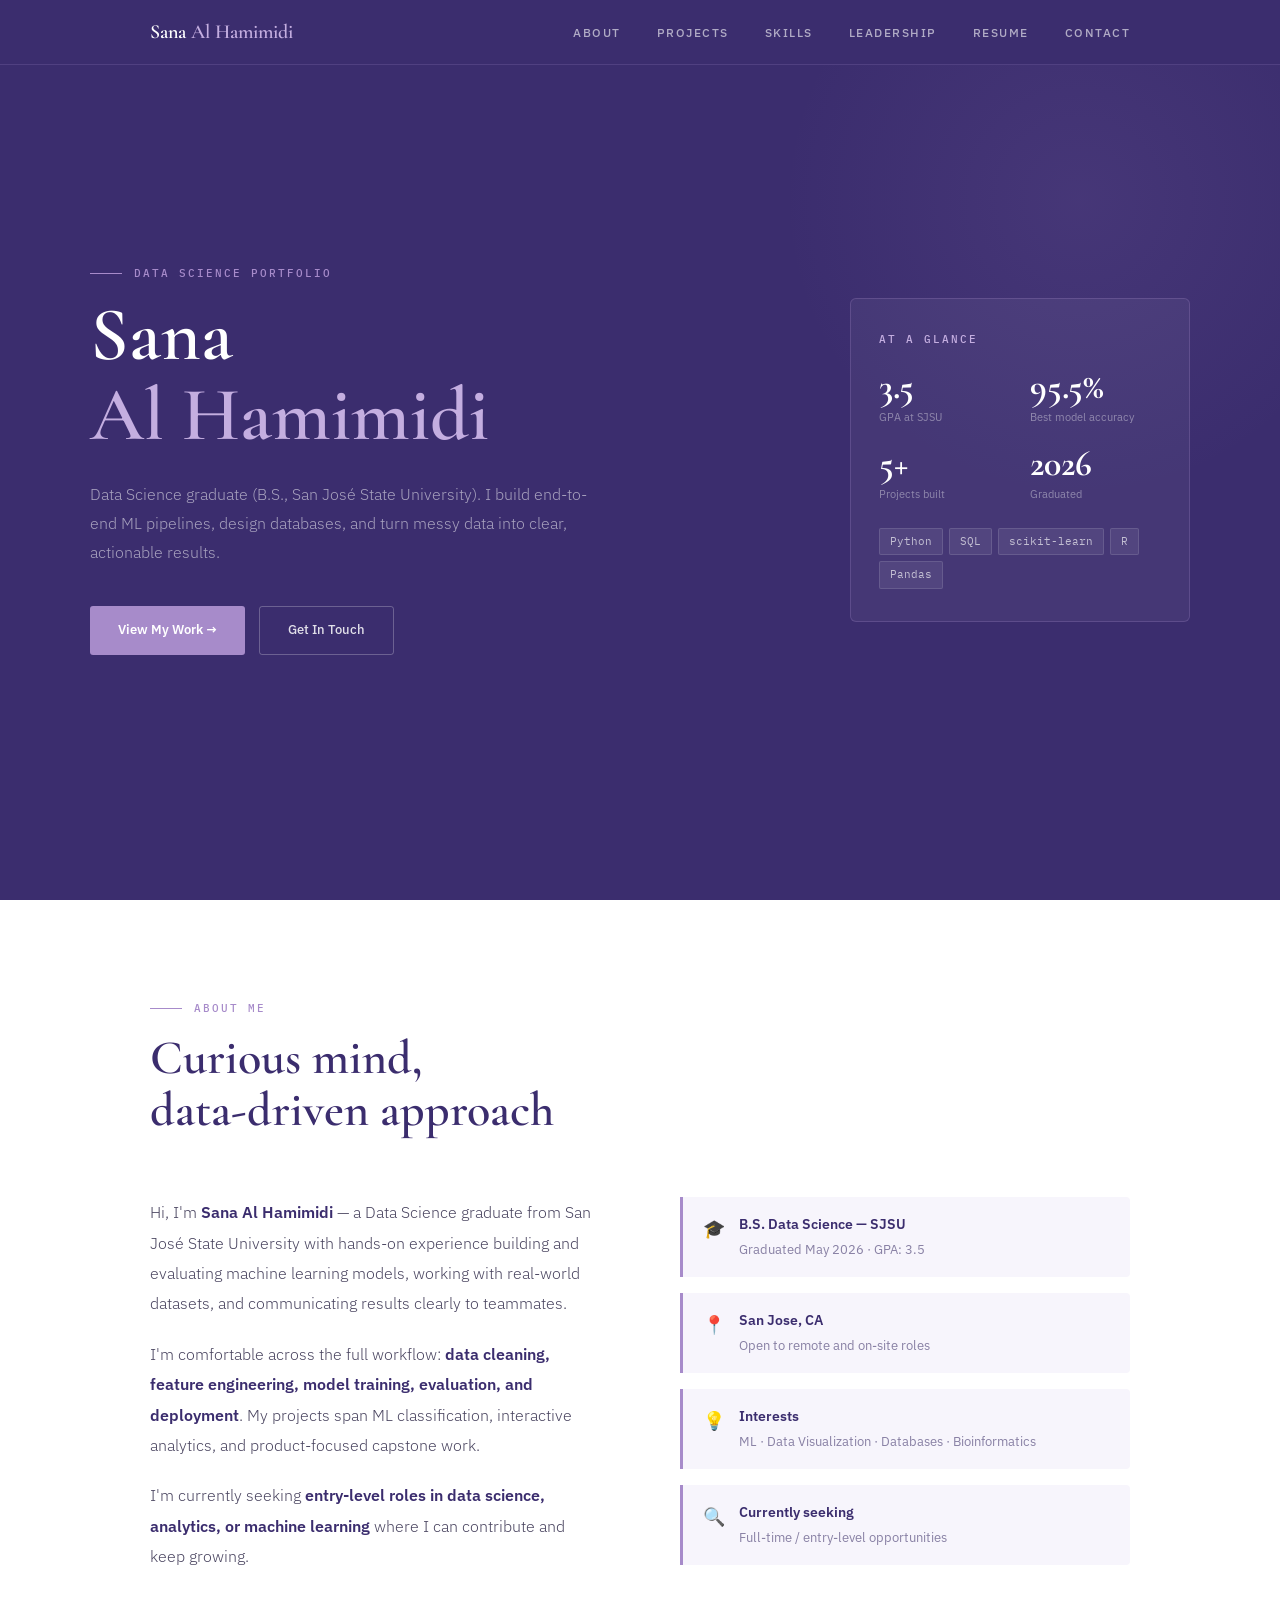
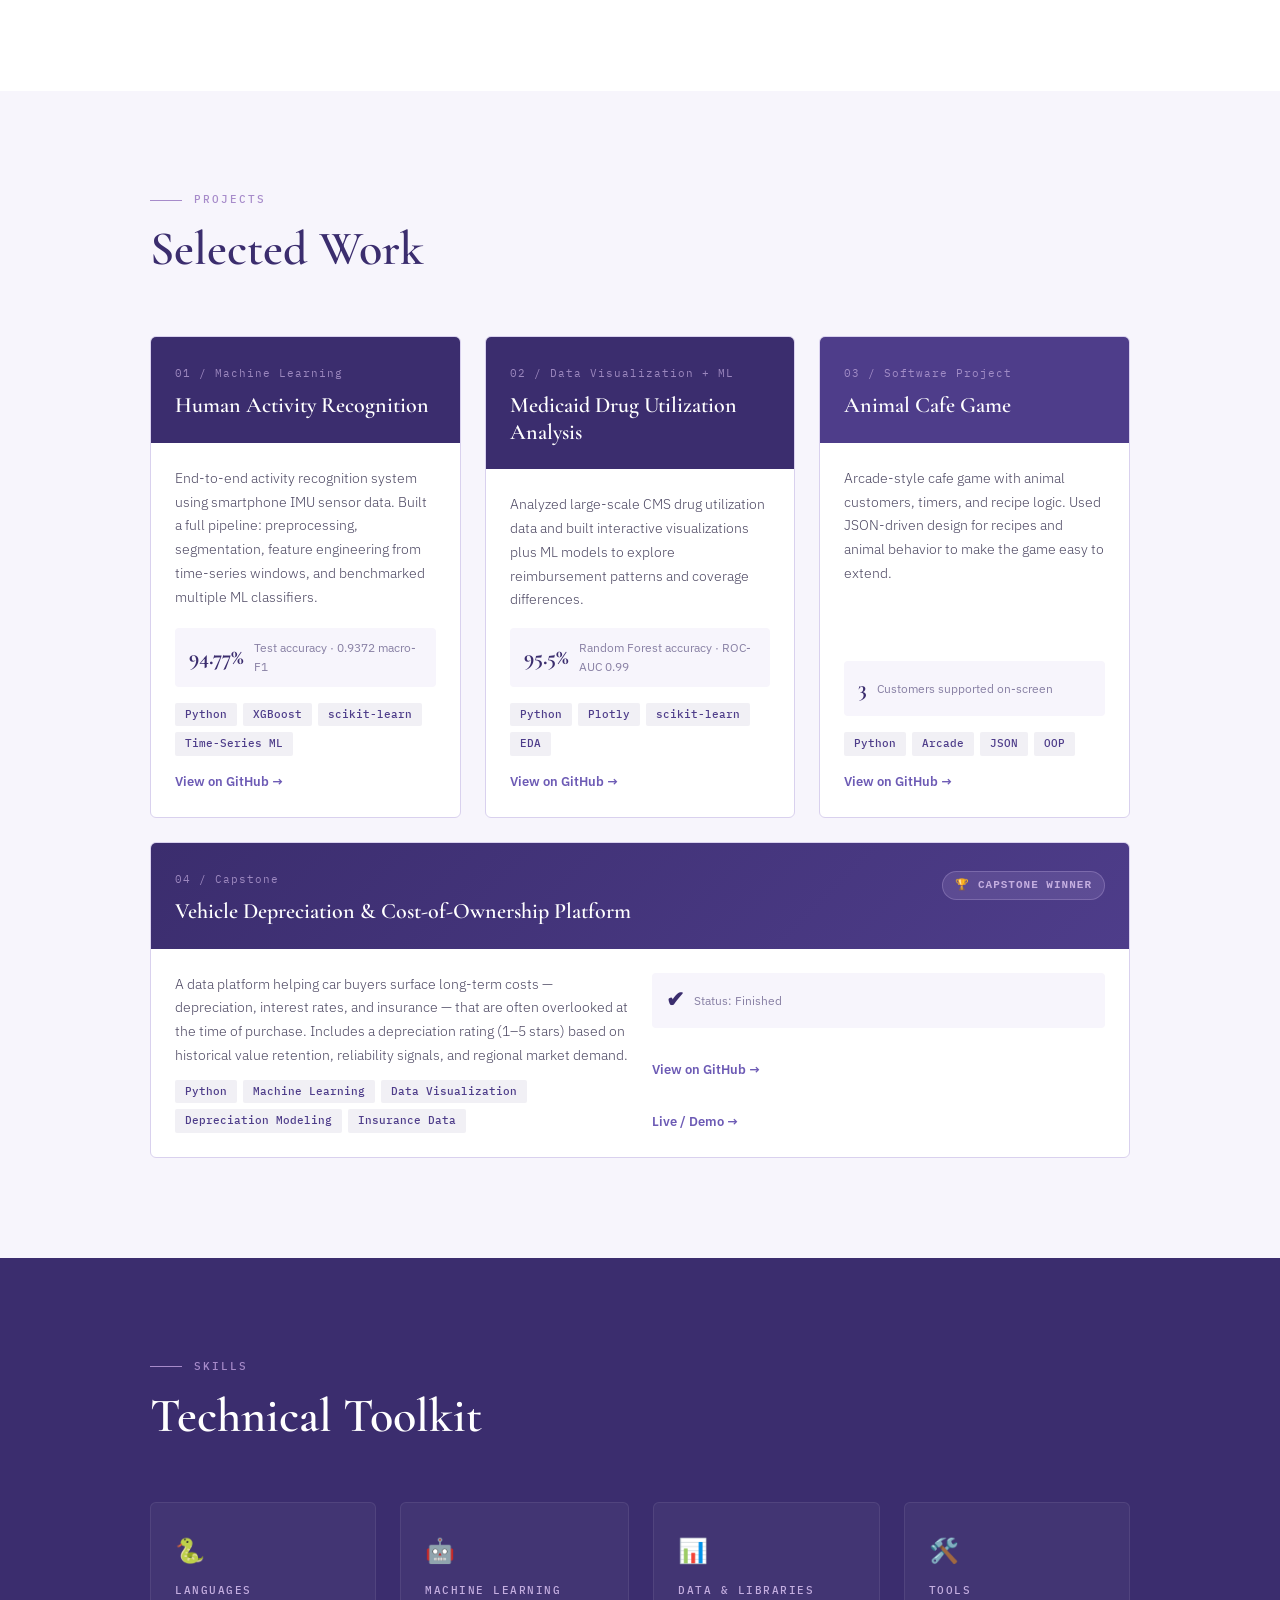
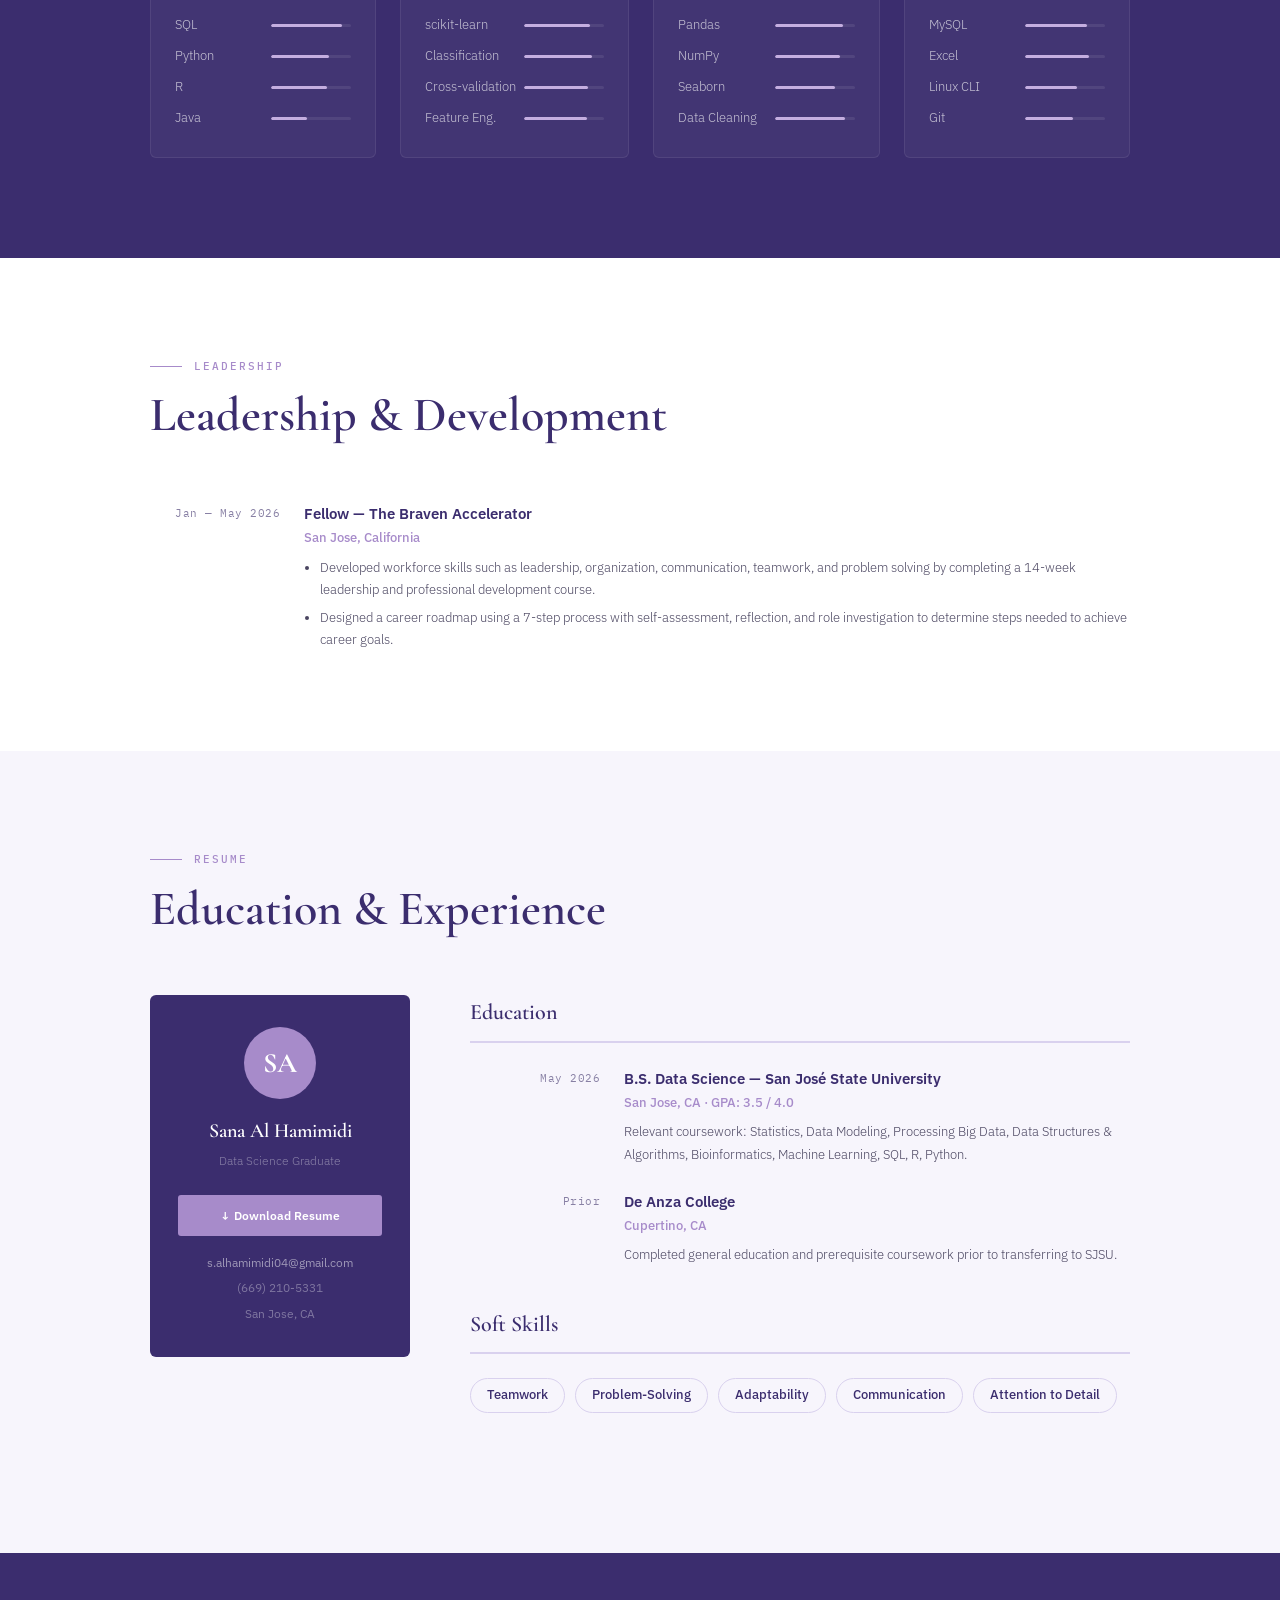
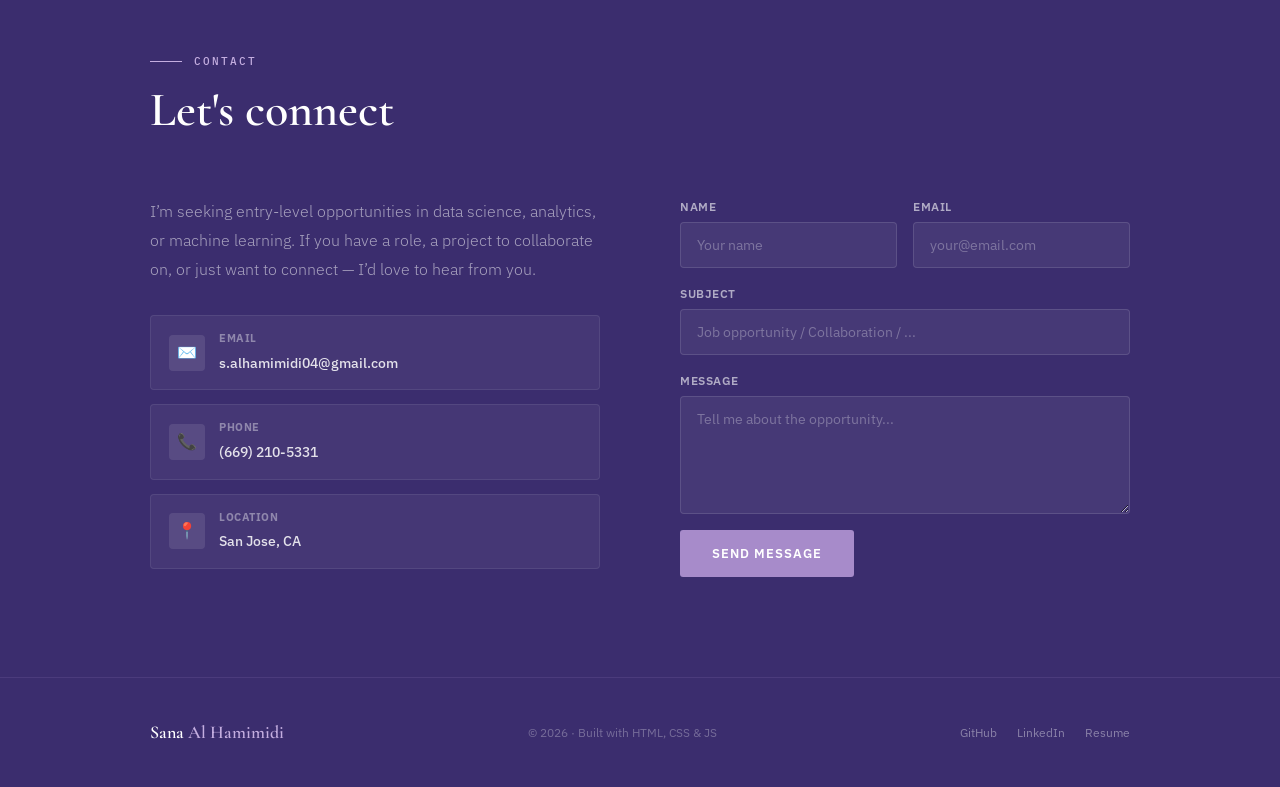
==== commit bc9613db: "Update index.html" ====
--- a/index.html
+++ b/index.html
@@ -64,7 +64,7 @@
     .hero-text { animation: fadeUp 0.8s 0.1s both; }
     .hero-text h1 { font-family: var(--font-display); font-size: clamp(48px, 6vw, 76px); font-weight: 600; color: var(--white); line-height: 1.05; margin-bottom: 24px; }
     .hero-text h1 em { color: var(--gold-light); font-style: normal; }
-    .hero-desc { font-size: 16px; color: rgba(255,255,255,0.55); line-height: 1.8; max-width: 480px; margin-bottom: 40px; font-weight: 300; }
+    .hero-desc { font-size: 16px; color: rgba(255,255,255,0.55); line-height: 1.8; max-width: 520px; margin-bottom: 40px; font-weight: 300; }
     .hero-ctas { display: flex; gap: 14px; flex-wrap: wrap; }
     .hero-card { background: rgba(255,255,255,0.05); border: 1px solid rgba(167,139,202,0.25); border-radius: 6px; padding: 32px 28px; animation: fadeUp 0.8s 0.3s both; }
     .hero-card-label { font-family: var(--font-mono); font-size: 11px; font-weight: 500; letter-spacing: 2px; text-transform: uppercase; color: var(--gold-light); margin-bottom: 20px; }
@@ -107,9 +107,22 @@
     .project-tags span { background: rgba(59,45,110,0.07); color: var(--navy-mid); font-family: var(--font-mono); font-size: 11px; font-weight: 500; padding: 3px 10px; border-radius: 2px; }
     .project-link { display: inline-flex; align-items: center; gap: 6px; font-size: 13px; font-weight: 600; color: var(--navy-light); transition: color 0.2s; margin-top: auto; }
     .project-link:hover { color: var(--gold); }
-    .coming-soon-badge { display: inline-flex; align-items: center; gap: 6px; background: rgba(167,139,202,0.15); border: 1px solid rgba(167,139,202,0.3); color: var(--navy-light); font-size: 12px; font-weight: 600; padding: 6px 14px; border-radius: 20px; margin-top: auto; width: fit-content; }
-    .coming-soon-dot { width: 7px; height: 7px; border-radius: 50%; background: var(--gold); animation: blink 1.4s infinite; }
-    @keyframes blink { 0%,100%{opacity:1} 50%{opacity:0.3} }
+
+    .badge-pill {
+      display: inline-flex;
+      align-items: center;
+      gap: 6px;
+      background: rgba(196,174,224,0.15);
+      border: 1px solid rgba(196,174,224,0.3);
+      color: var(--gold-light);
+      font-size: 11px;
+      font-weight: 600;
+      padding: 5px 12px;
+      border-radius: 20px;
+      white-space: nowrap;
+      font-family: var(--font-mono);
+      letter-spacing: 1px;
+    }
 
     /* ── SKILLS ── */
     #skills { background: var(--navy); }
@@ -239,20 +252,30 @@
           <span>Data Science Portfolio</span>
         </div>
         <h1>Sana<br><em>Al Hamimidi</em></h1>
-        <p class="hero-desc">Data Science student at SJSU. I build end-to-end ML pipelines, design databases, and turn messy data into clear, actionable results.</p>
+
+        <!-- UPDATED: student -> graduate -->
+        <p class="hero-desc">
+          Data Science graduate (B.S., San José State University). I build end-to-end ML pipelines, design databases,
+          and turn messy data into clear, actionable results.
+        </p>
+
         <div class="hero-ctas">
           <a href="#projects" class="btn-primary">View My Work →</a>
           <a href="#contact" class="btn-outline">Get In Touch</a>
         </div>
       </div>
+
       <div class="hero-card">
         <div class="hero-card-label">At a Glance</div>
+
+        <!-- UPDATED: GPA 3.5 + graduated -->
         <div class="stats-grid">
-          <div class="stat"><div class="stat-num">3.7</div><div class="stat-label">GPA at SJSU</div></div>
-          <div class="stat"><div class="stat-num">94%</div><div class="stat-label">Best model accuracy</div></div>
-          <div class="stat"><div class="stat-num">3+</div><div class="stat-label">Projects built</div></div>
-          <div class="stat"><div class="stat-num">2026</div><div class="stat-label">Graduation year</div></div>
-        </div>
+          <div class="stat"><div class="stat-num">3.5</div><div class="stat-label">GPA at SJSU</div></div>
+          <div class="stat"><div class="stat-num">95.5%</div><div class="stat-label">Best model accuracy</div></div>
+          <div class="stat"><div class="stat-num">5+</div><div class="stat-label">Projects built</div></div>
+          <div class="stat"><div class="stat-num">2026</div><div class="stat-label">Graduated</div></div>
+        </div>
+
         <div class="tag-list">
           <span class="tag">Python</span>
           <span class="tag">SQL</span>
@@ -273,15 +296,19 @@
       </div>
       <div class="about-grid">
         <div class="about-text">
-          <p>Hi, I'm <strong>Sana Al Hamimidi</strong> — a Data Science student at San Jose State University with hands-on experience building and evaluating machine learning models, working with real-world datasets, and communicating results clearly to teammates.</p>
-          <p>I'm comfortable across the full ML workflow: <strong>data cleaning, feature engineering, model training, and evaluation</strong>. My projects span database systems and time-series classification — always with a focus on measurable outcomes.</p>
-          <p>I'm actively seeking <strong>internship opportunities in data science or analytics</strong> where I can contribute and keep growing.</p>
+          <!-- UPDATED: student -> graduate -->
+          <p>Hi, I'm <strong>Sana Al Hamimidi</strong> — a Data Science graduate from San José State University with hands-on experience building and evaluating machine learning models, working with real-world datasets, and communicating results clearly to teammates.</p>
+          <p>I'm comfortable across the full workflow: <strong>data cleaning, feature engineering, model training, evaluation, and deployment</strong>. My projects span ML classification, interactive analytics, and product-focused capstone work.</p>
+          <!-- UPDATED: internship -> entry-level -->
+          <p>I'm currently seeking <strong>entry-level roles in data science, analytics, or machine learning</strong> where I can contribute and keep growing.</p>
         </div>
         <div class="about-highlights">
-          <div class="highlight"><div class="highlight-icon">🎓</div><div><strong>B.S. Data Science — SJSU</strong><span>Expected May 2026 · GPA: 3.7</span></div></div>
+          <!-- UPDATED -->
+          <div class="highlight"><div class="highlight-icon">🎓</div><div><strong>B.S. Data Science — SJSU</strong><span>Graduated May 2026 · GPA: 3.5</span></div></div>
           <div class="highlight"><div class="highlight-icon">📍</div><div><strong>San Jose, CA</strong><span>Open to remote and on-site roles</span></div></div>
-          <div class="highlight"><div class="highlight-icon">💡</div><div><strong>Interests</strong><span>ML Classification · Database Systems · Bioinformatics</span></div></div>
-          <div class="highlight"><div class="highlight-icon">🔍</div><div><strong>Currently seeking</strong><span>Data Science or Analytics internships for 2026</span></div></div>
+          <div class="highlight"><div class="highlight-icon">💡</div><div><strong>Interests</strong><span>ML · Data Visualization · Databases · Bioinformatics</span></div></div>
+          <!-- UPDATED -->
+          <div class="highlight"><div class="highlight-icon">🔍</div><div><strong>Currently seeking</strong><span>Full-time / entry-level opportunities</span></div></div>
         </div>
       </div>
     </div>
@@ -294,72 +321,88 @@
         <div class="eyebrow"><div class="eyebrow-line"></div><span>Projects</span></div>
         <h2>Selected Work</h2>
       </div>
+
       <div class="projects-grid">
 
+        <!-- Kept -->
         <div class="project-card">
           <div class="project-header">
             <div class="project-num">01 / Machine Learning</div>
             <h3>Human Activity Recognition</h3>
           </div>
           <div class="project-body">
-            <p>End-to-end activity recognition system using smartphone IMU sensor data. Built a full pipeline: preprocessing, segmentation, feature engineering from time-series windows, and benchmarked multiple ML classifiers. Boosted performance with XGBoost ensemble methods.</p>
+            <p>End-to-end activity recognition system using smartphone IMU sensor data. Built a full pipeline: preprocessing, segmentation, feature engineering from time-series windows, and benchmarked multiple ML classifiers.</p>
             <div class="project-metric">
               <span class="metric-num">94.77%</span>
               <span class="metric-label">Test accuracy · 0.9372 macro-F1</span>
             </div>
             <div class="project-tags"><span>Python</span><span>XGBoost</span><span>scikit-learn</span><span>Time-Series ML</span></div>
-            <a href="https://github.com/SanaAlHamimidi" class="project-link" target="_blank">View on GitHub →</a>
-          </div>
-        </div>
-
+            <a href="PASTE_GITHUB_REPO_LINK_HAR" class="project-link" target="_blank" rel="noreferrer">View on GitHub →</a>
+          </div>
+        </div>
+
+        <!-- NEW: Medicaid Drug Utilization Analysis -->
         <div class="project-card">
           <div class="project-header">
-            <div class="project-num">02 / Database Systems</div>
-            <h3>Online Cafe Order Management</h3>
+            <div class="project-num">02 / Data Visualization + ML</div>
+            <h3>Medicaid Drug Utilization Analysis</h3>
           </div>
           <div class="project-body">
-            <p>3-tier cafe order management system with a Tkinter GUI, Python MySQL connector, and a BCNF-normalized MySQL schema. Handles customer orders, sales tracking, and SQL analytics reports — including top spenders and peak revenue hour identification.</p>
+            <p>Analyzed large-scale CMS drug utilization data and built interactive visualizations plus ML models to explore reimbursement patterns and coverage differences.</p>
             <div class="project-metric">
-              <span class="metric-num">$277</span>
-              <span class="metric-label">Peak hourly revenue identified (13:00)</span>
-            </div>
-            <div class="project-tags"><span>Python</span><span>MySQL</span><span>Tkinter</span><span>Database Design</span></div>
-            <a href="https://github.com/SanaAlHamimidi" class="project-link" target="_blank">View on GitHub →</a>
-          </div>
-        </div>
-
-        <div class="project-card">
+              <span class="metric-num">95.5%</span>
+              <span class="metric-label">Random Forest accuracy · ROC-AUC 0.99</span>
+            </div>
+            <div class="project-tags"><span>Python</span><span>Plotly</span><span>scikit-learn</span><span>EDA</span></div>
+            <a href="PASTE_GITHUB_REPO_LINK_MEDICAID" class="project-link" target="_blank" rel="noreferrer">View on GitHub →</a>
+          </div>
+        </div>
+
+        <!-- NEW: Animal Cafe Game -->
+        <div class="project-card project-card--muted">
           <div class="project-header">
-            <div class="project-num">03 / Statistical Analysis</div>
-            <h3>Penguin Morphology Analysis</h3>
+            <div class="project-num">03 / Software Project</div>
+            <h3>Animal Cafe Game</h3>
           </div>
           <div class="project-body">
-            <p>Analyzed the Palmer Penguins dataset to investigate morphological differences across species. Cleaned data, computed descriptive statistics, and visualized distributions. Performed one-way ANOVA with assumption checks via QQ plots and Bartlett's test.</p>
+            <p>Arcade-style cafe game with animal customers, timers, and recipe logic. Used JSON-driven design for recipes and animal behavior to make the game easy to extend.</p>
             <div class="project-metric">
-              <span class="metric-num">η²≈0.675</span>
-              <span class="metric-label">Effect size · F(2,331)=343.641, p≈0</span>
-            </div>
-            <div class="project-tags"><span>R</span><span>ANOVA</span><span>Statistical Analysis</span><span>Data Visualization</span></div>
-            <span class="project-link" style="color: var(--text-light); cursor: default;">SJSU Course Project</span>
-          </div>
-        </div>
-
+              <span class="metric-num">3</span>
+              <span class="metric-label">Customers supported on-screen</span>
+            </div>
+            <div class="project-tags"><span>Python</span><span>Arcade</span><span>JSON</span><span>OOP</span></div>
+            <a href="PASTE_GITHUB_REPO_LINK_ANIMAL_CAFE" class="project-link" target="_blank" rel="noreferrer">View on GitHub →</a>
+          </div>
+        </div>
+
+        <!-- UPDATED: Vehicle project is FINISHED + capstone winner + GitHub link -->
         <div class="project-card project-card--coming" style="grid-column: 1 / -1;">
           <div class="project-header" style="display: grid; grid-template-columns: 1fr auto; align-items: start; gap: 20px;">
             <div>
-              <div class="project-num">04 / In Progress</div>
+              <div class="project-num">04 / Capstone</div>
               <h3>Vehicle Depreciation & Cost-of-Ownership Platform</h3>
             </div>
-            <span style="background: rgba(196,174,224,0.15); border: 1px solid rgba(196,174,224,0.3); color: var(--gold-light); font-size: 11px; font-weight: 600; padding: 5px 12px; border-radius: 20px; white-space: nowrap; font-family: var(--font-mono); letter-spacing: 1px;">IN PROGRESS</span>
-          </div>
+            <span class="badge-pill">🏆 CAPSTONE WINNER</span>
+          </div>
+
           <div class="project-body" style="display: grid; grid-template-columns: 1fr 1fr; gap: 24px;">
             <div>
-              <p>A data platform helping car buyers surface hidden long-term financial costs — depreciation, interest rates, and insurance — that are often overlooked at the time of purchase. The platform uses ML to assign each vehicle a depreciation rating (1–5 stars) based on historical value retention, reliability scores, and regional market demand across California.</p>
-            </div>
+              <p>A data platform helping car buyers surface long-term costs — depreciation, interest rates, and insurance — that are often overlooked at the time of purchase. Includes a depreciation rating (1–5 stars) based on historical value retention, reliability signals, and regional market demand.</p>
+              <div class="project-tags" style="margin-top: 12px;">
+                <span>Python</span><span>Machine Learning</span><span>Data Visualization</span><span>Depreciation Modeling</span><span>Insurance Data</span>
+              </div>
+            </div>
+
             <div style="display: flex; flex-direction: column; gap: 14px;">
-              <div class="project-metric"><span class="metric-num">CA</span><span class="metric-label">Initial market scope · built for scalability</span></div>
-              <div class="project-tags"><span>Python</span><span>Machine Learning</span><span>Data Visualization</span><span>Depreciation Modeling</span><span>Insurance Data</span></div>
-              <div class="coming-soon-badge"><span class="coming-soon-dot"></span>Expected May 2026</div>
+              <div class="project-metric">
+                <span class="metric-num">✔</span>
+                <span class="metric-label">Status: Finished</span>
+              </div>
+
+              <a href="PASTE_GITHUB_REPO_LINK_VEHICLE_PLATFORM" class="project-link" target="_blank" rel="noreferrer">View on GitHub →</a>
+
+              <!-- Optional live/demo link -->
+              <a href="PASTE_LIVE_OR_DEMO_LINK_OPTIONAL" class="project-link" target="_blank" rel="noreferrer">Live / Demo →</a>
             </div>
           </div>
         </div>
@@ -427,6 +470,7 @@
         <div class="eyebrow"><div class="eyebrow-line"></div><span>Leadership</span></div>
         <h2>Leadership & Development</h2>
       </div>
+
       <div class="timeline">
         <div class="timeline-item">
           <div class="tl-date">Jan — May 2026</div>
@@ -434,12 +478,13 @@
             <strong>Fellow — The Braven Accelerator</strong>
             <div class="tl-sub">San Jose, California</div>
             <ul>
-              <li>Developing workforce skills such as leadership, organization, communication, teamwork, and problem solving by completing a 14-week leadership and professional development course.</li>
-              <li>Designing a career roadmap by engaging in a 7-step process that requires self-assessment and reflection, as well as role investigation and evaluation to determine the steps required to achieve career goals.</li>
+              <li>Developed workforce skills such as leadership, organization, communication, teamwork, and problem solving by completing a 14-week leadership and professional development course.</li>
+              <li>Designed a career roadmap using a 7-step process with self-assessment, reflection, and role investigation to determine steps needed to achieve career goals.</li>
             </ul>
           </div>
         </div>
       </div>
+
     </div>
   </section>
 
@@ -455,30 +500,38 @@
           <div class="resume-card">
             <div class="resume-avatar">SA</div>
             <div class="resume-name">Sana Al Hamimidi</div>
-            <div class="resume-role">Data Science Student</div>
-            <a href="Resume_Sana_Al_Hamimidi.pdf" class="btn-download" download>↓ Download Resume</a>
+
+            <!-- UPDATED -->
+            <div class="resume-role">Data Science Graduate</div>
+
+            <!-- UPDATED: only ONE resume; use resume.pdf -->
+            <a href="resume.pdf" class="btn-download" download>↓ Download Resume</a>
+
             <div class="resume-contact-info">
               <a href="mailto:s.alhamimidi04@gmail.com">s.alhamimidi04@gmail.com</a>
               <span>(669) 210-5331</span>
               <span>San Jose, CA</span>
-            </div>
-          </div>
-        </div>
+              <!-- Optional: add links -->
+              <!-- <a href="PASTE_LINKEDIN_LINK" target="_blank" rel="noreferrer">LinkedIn</a> -->
+              <!-- <a href="PASTE_GITHUB_PROFILE_LINK" target="_blank" rel="noreferrer">GitHub</a> -->
+            </div>
+          </div>
+        </div>
+
         <div class="resume-main">
-
           <div class="resume-section">
             <h3 class="resume-section-title">Education</h3>
             <div class="timeline">
               <div class="timeline-item">
-                <div class="tl-date">2024 — 2026</div>
+                <div class="tl-date">May 2026</div>
                 <div class="tl-content">
-                  <strong>B.S. Data Science — San Jose State University</strong>
-                  <div class="tl-sub">San Jose, CA · GPA: 3.7 / 4.0</div>
+                  <strong>B.S. Data Science — San José State University</strong>
+                  <div class="tl-sub">San Jose, CA · GPA: 3.5 / 4.0</div>
                   <p>Relevant coursework: Statistics, Data Modeling, Processing Big Data, Data Structures & Algorithms, Bioinformatics, Machine Learning, SQL, R, Python.</p>
                 </div>
               </div>
               <div class="timeline-item">
-                <div class="tl-date">2022 — 2024</div>
+                <div class="tl-date">Prior</div>
                 <div class="tl-content">
                   <strong>De Anza College</strong>
                   <div class="tl-sub">Cupertino, CA</div>
@@ -513,14 +566,16 @@
       </div>
       <div class="contact-grid">
         <div class="contact-info">
-          <p>I'm actively seeking internship and entry-level data science opportunities. If you have a role, a project to collaborate on, or just want to connect — I'd love to hear from you.</p>
+          <!-- UPDATED: internship -> entry-level -->
+          <p>I’m seeking entry-level opportunities in data science, analytics, or machine learning. If you have a role, a project to collaborate on, or just want to connect — I’d love to hear from you.</p>
           <div class="contact-items">
             <div class="contact-item"><div class="contact-icon">✉️</div><div><strong>Email</strong><span>s.alhamimidi04@gmail.com</span></div></div>
             <div class="contact-item"><div class="contact-icon">📞</div><div><strong>Phone</strong><span>(669) 210-5331</span></div></div>
             <div class="contact-item"><div class="contact-icon">📍</div><div><strong>Location</strong><span>San Jose, CA</span></div></div>
           </div>
         </div>
-        <!-- Formspree form — sends real emails to s.alhamimidi04@gmail.com -->
+
+        <!-- Formspree form — sends real emails -->
         <form class="contact-form" action="https://formspree.io/f/mbdzpqjl" method="POST">
           <div class="form-row">
             <div class="form-group">
@@ -534,7 +589,7 @@
           </div>
           <div class="form-group">
             <label for="subject">Subject</label>
-            <input type="text" id="subject" name="subject" placeholder="Internship opportunity / Collaboration / ..." />
+            <input type="text" id="subject" name="subject" placeholder="Job opportunity / Collaboration / ..." />
           </div>
           <div class="form-group">
             <label for="message">Message</label>
@@ -552,9 +607,9 @@
       <div class="footer-name">Sana <span>Al Hamimidi</span></div>
       <div class="footer-copy">© 2026 · Built with HTML, CSS & JS</div>
       <div class="footer-links">
-        <a href="https://github.com/SanaAlHamimidi" target="_blank">GitHub</a>
-        <a href="https://linkedin.com/in/sana-al-hamimidi" target="_blank">LinkedIn</a>
-        <a href="Resume_Sana_Al_Hamimidi.pdf" download>Resume</a>
+        <a href="PASTE_GITHUB_PROFILE_LINK" target="_blank" rel="noreferrer">GitHub</a>
+        <a href="PASTE_LINKEDIN_LINK" target="_blank" rel="noreferrer">LinkedIn</a>
+        <a href="resume.pdf" download>Resume</a>
       </div>
     </div>
   </footer>
@@ -584,7 +639,12 @@
 
     // ── Scroll fade-in for cards and highlights ──
     const fadeObserver = new IntersectionObserver((entries) => {
-      entries.forEach(e => { if (e.isIntersecting) { e.target.classList.add('visible'); fadeObserver.unobserve(e.target); } });
+      entries.forEach(e => {
+        if (e.isIntersecting) {
+          e.target.classList.add('visible');
+          fadeObserver.unobserve(e.target);
+        }
+      });
     }, { threshold: 0.15 });
 
     document.querySelectorAll('.project-card, .highlight').forEach((el, i) => {
@@ -594,7 +654,12 @@
 
     // ── Skill bar animations ──
     const barObserver = new IntersectionObserver((entries) => {
-      entries.forEach(e => { if (e.isIntersecting) { e.target.style.width = e.target.getAttribute('data-width') + '%'; barObserver.unobserve(e.target); } });
+      entries.forEach(e => {
+        if (e.isIntersecting) {
+          e.target.style.width = e.target.getAttribute('data-width') + '%';
+          barObserver.unobserve(e.target);
+        }
+      });
     }, { threshold: 0.5 });
 
     document.querySelectorAll('.bar-fill').forEach(b => barObserver.observe(b));
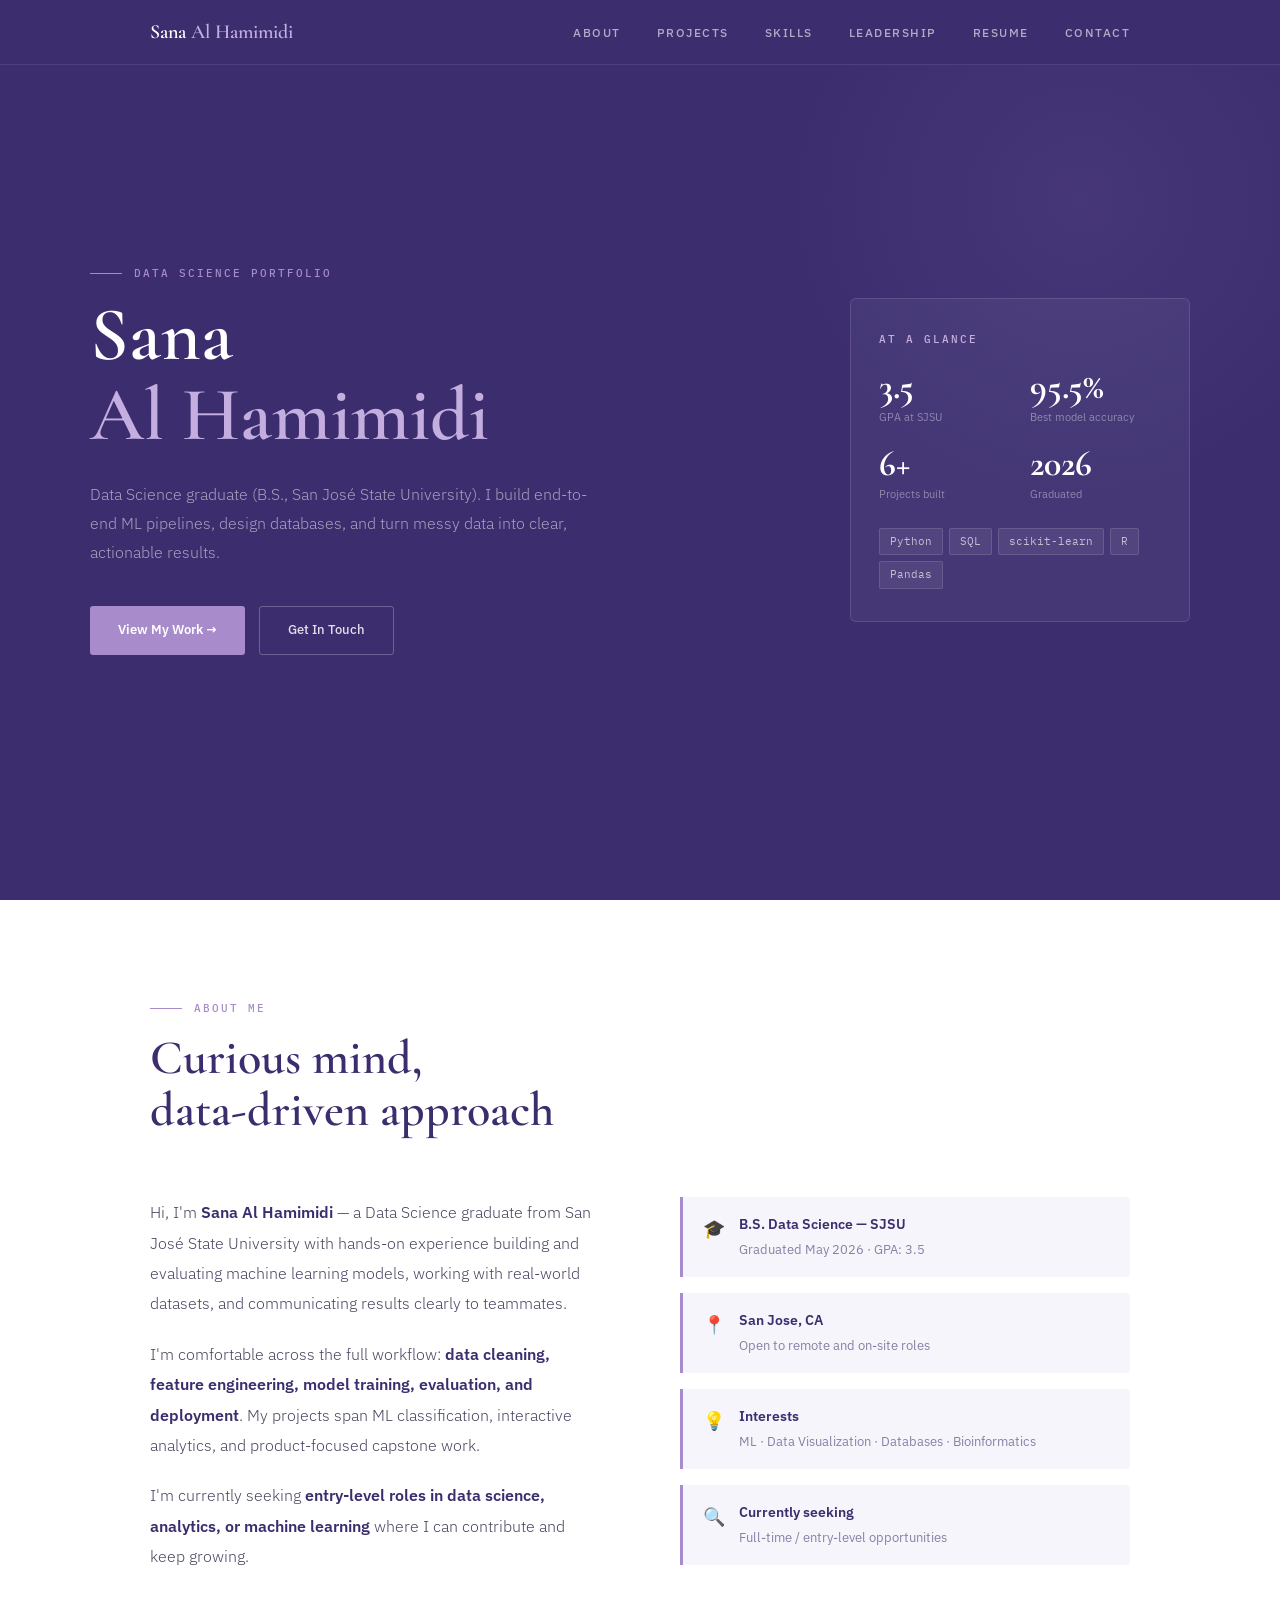
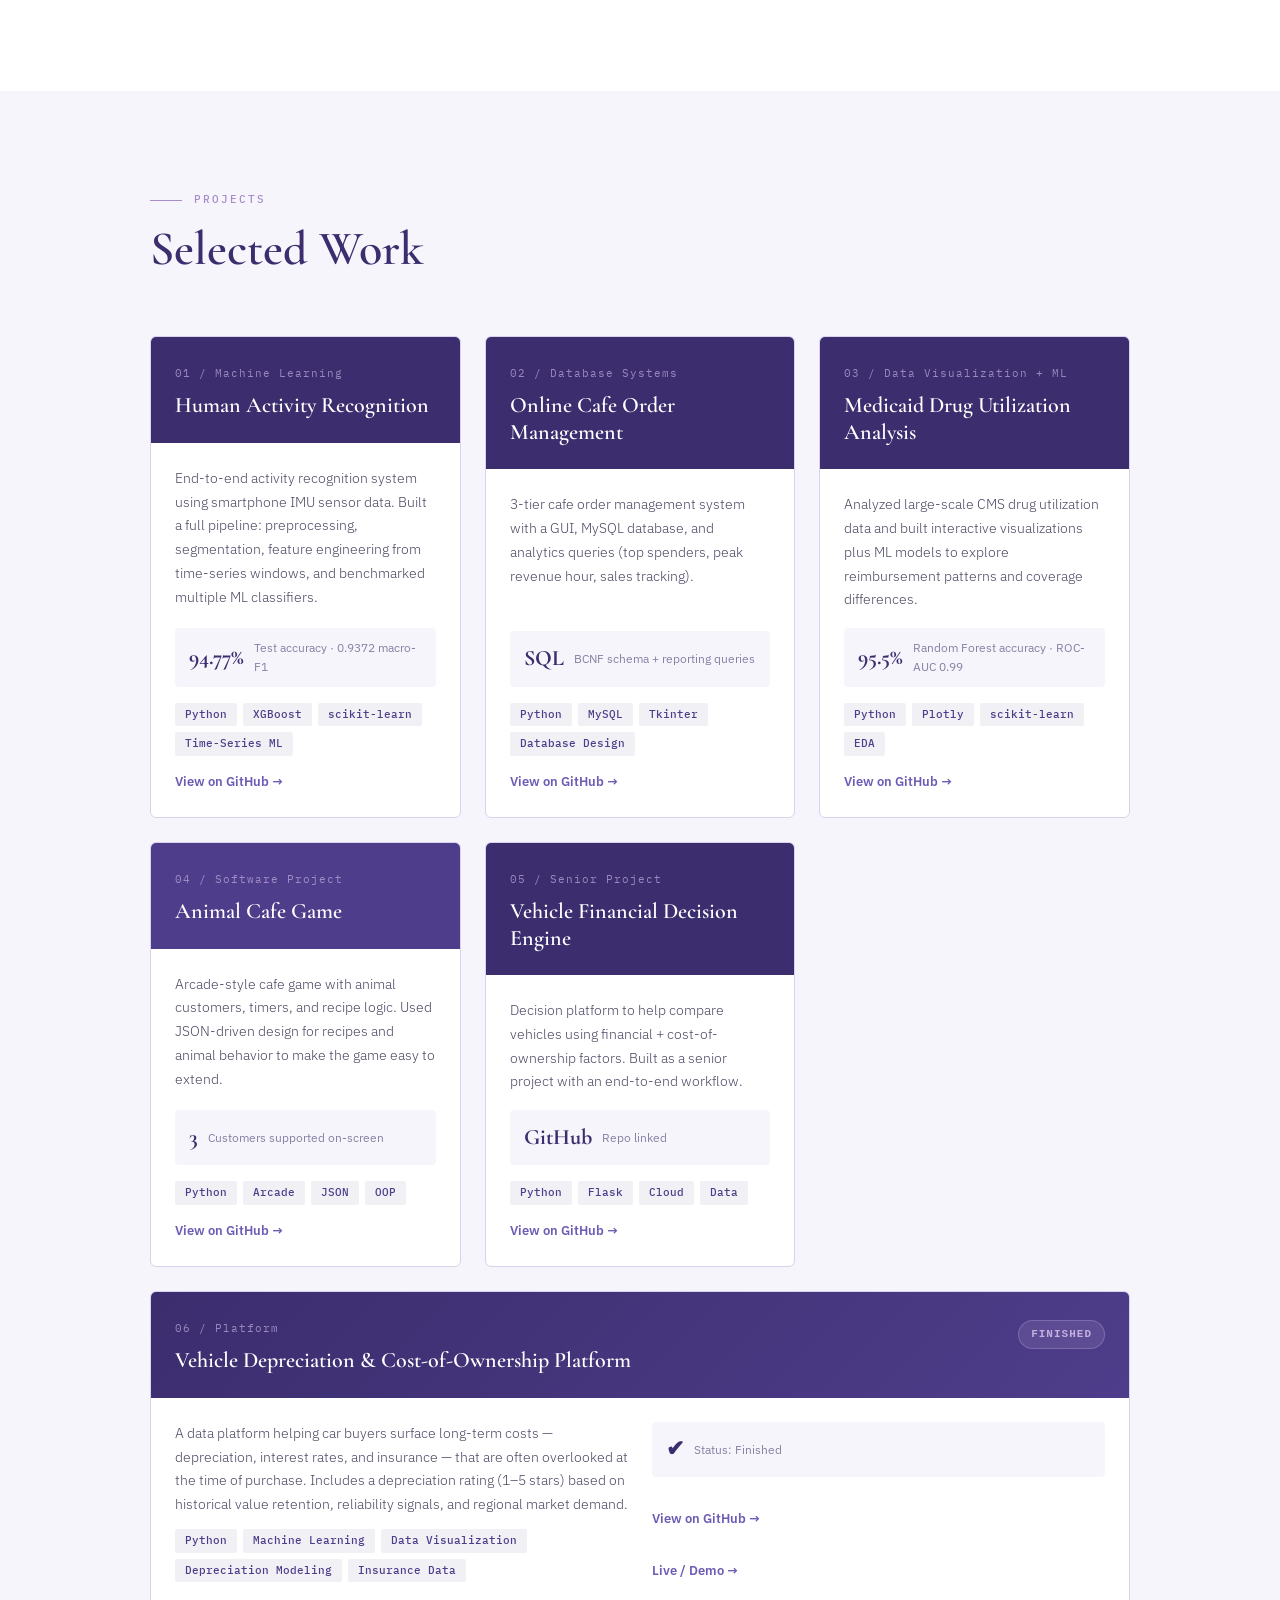
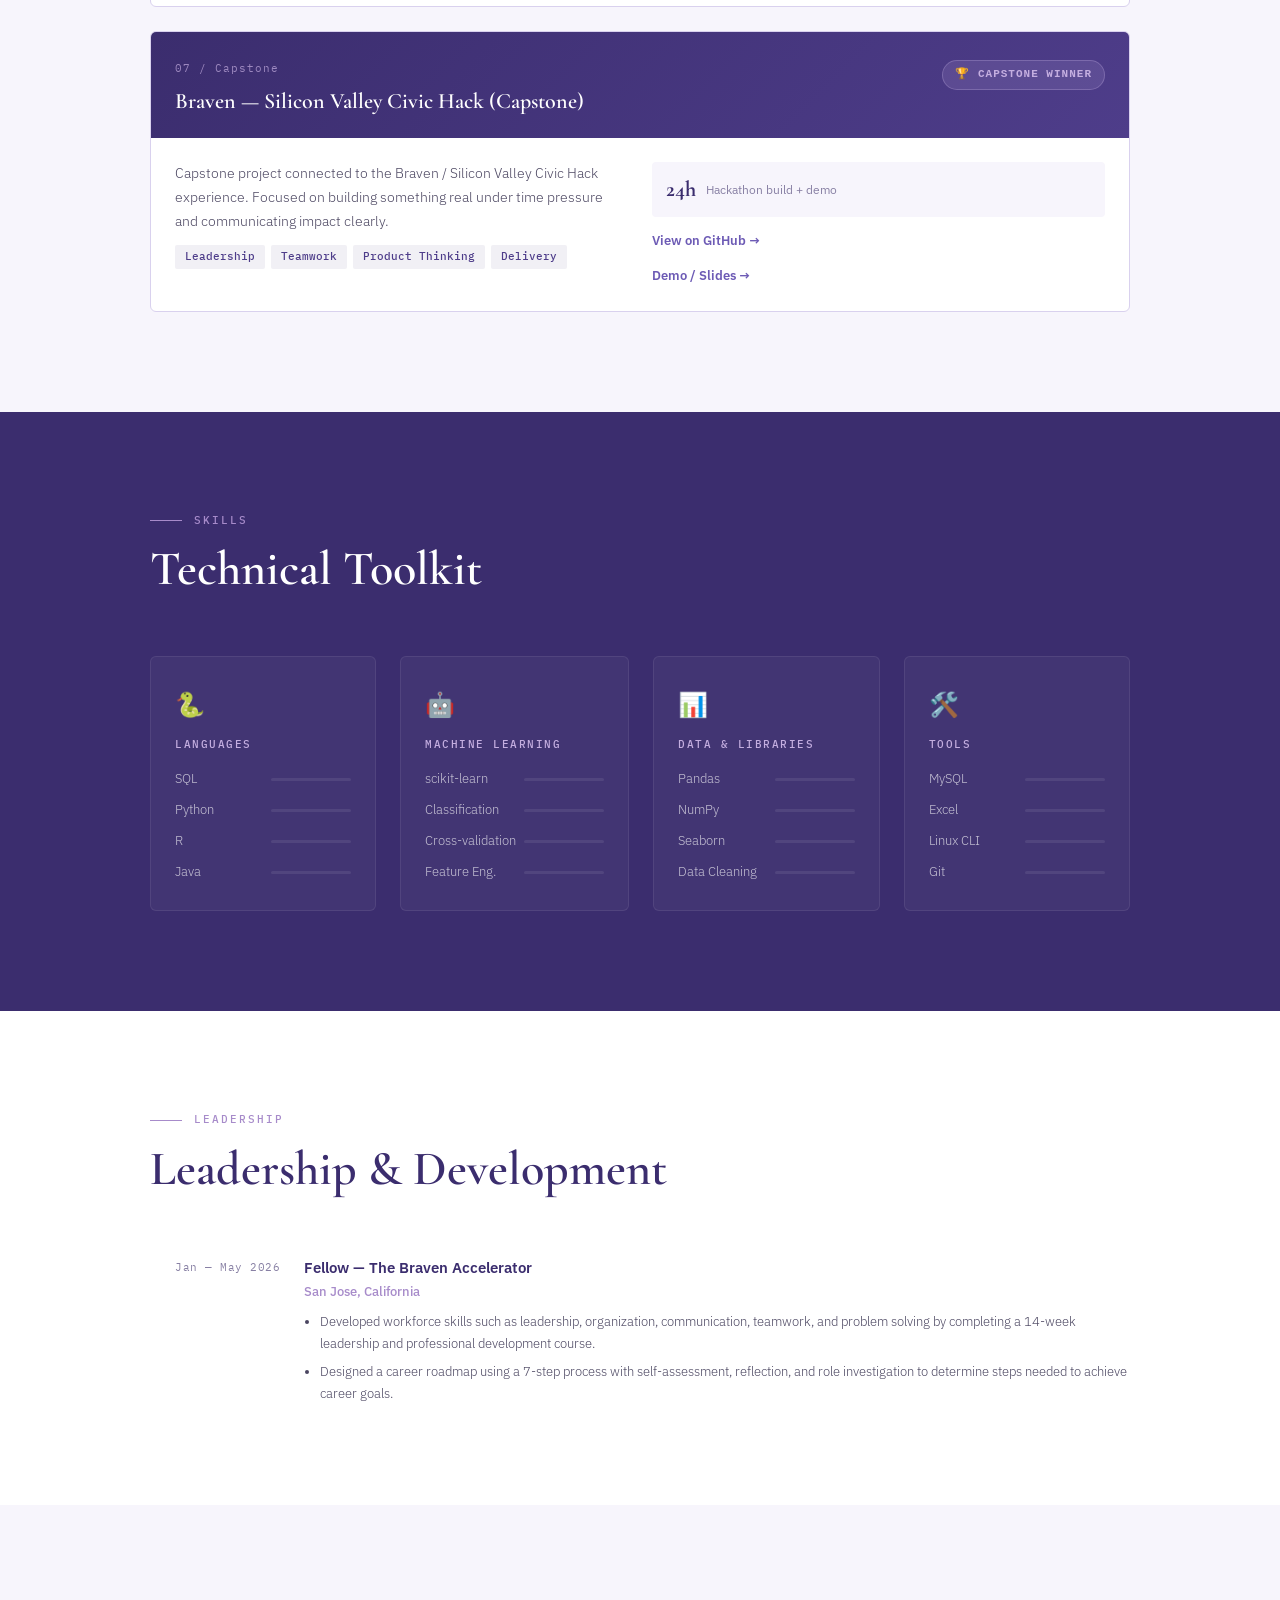
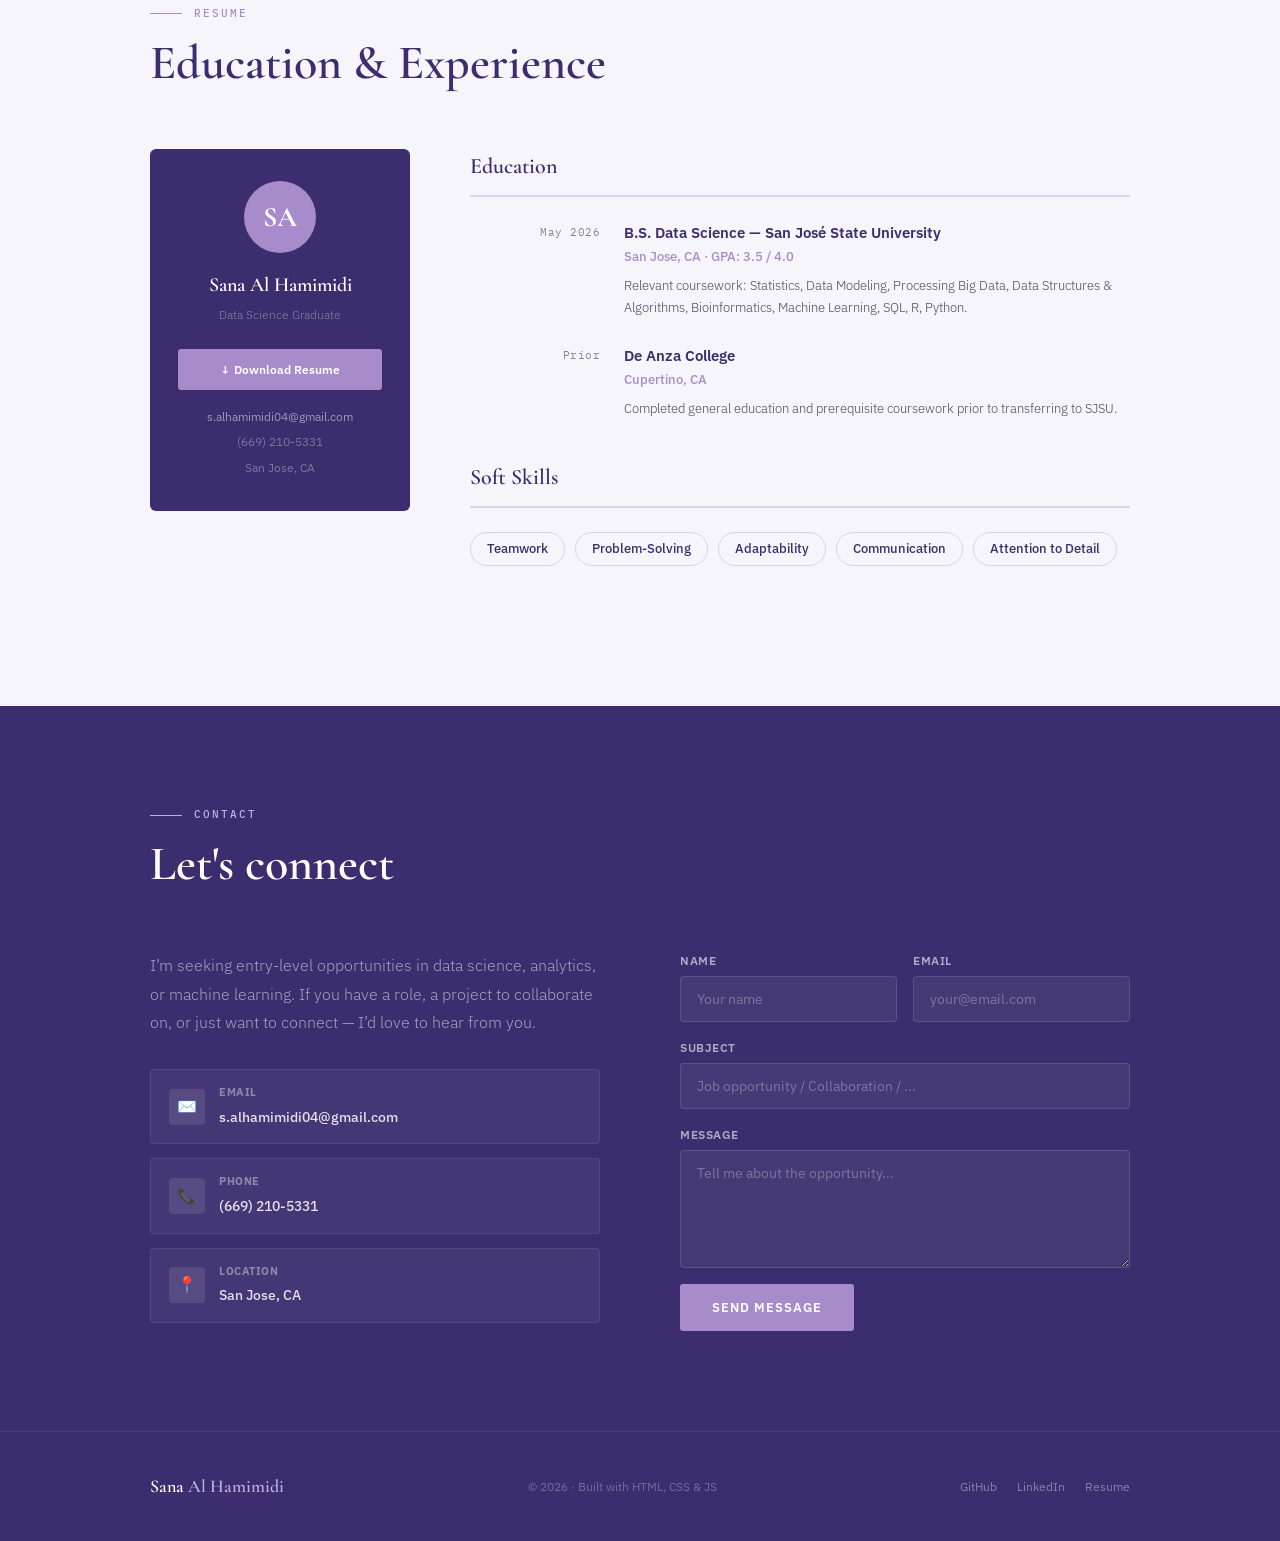
==== commit aec992fc: "Update index.html" ====
--- a/index.html
+++ b/index.html
@@ -253,7 +253,6 @@
         </div>
         <h1>Sana<br><em>Al Hamimidi</em></h1>
 
-        <!-- UPDATED: student -> graduate -->
         <p class="hero-desc">
           Data Science graduate (B.S., San José State University). I build end-to-end ML pipelines, design databases,
           and turn messy data into clear, actionable results.
@@ -267,15 +266,12 @@
 
       <div class="hero-card">
         <div class="hero-card-label">At a Glance</div>
-
-        <!-- UPDATED: GPA 3.5 + graduated -->
         <div class="stats-grid">
           <div class="stat"><div class="stat-num">3.5</div><div class="stat-label">GPA at SJSU</div></div>
           <div class="stat"><div class="stat-num">95.5%</div><div class="stat-label">Best model accuracy</div></div>
-          <div class="stat"><div class="stat-num">5+</div><div class="stat-label">Projects built</div></div>
+          <div class="stat"><div class="stat-num">6+</div><div class="stat-label">Projects built</div></div>
           <div class="stat"><div class="stat-num">2026</div><div class="stat-label">Graduated</div></div>
         </div>
-
         <div class="tag-list">
           <span class="tag">Python</span>
           <span class="tag">SQL</span>
@@ -296,18 +292,14 @@
       </div>
       <div class="about-grid">
         <div class="about-text">
-          <!-- UPDATED: student -> graduate -->
           <p>Hi, I'm <strong>Sana Al Hamimidi</strong> — a Data Science graduate from San José State University with hands-on experience building and evaluating machine learning models, working with real-world datasets, and communicating results clearly to teammates.</p>
           <p>I'm comfortable across the full workflow: <strong>data cleaning, feature engineering, model training, evaluation, and deployment</strong>. My projects span ML classification, interactive analytics, and product-focused capstone work.</p>
-          <!-- UPDATED: internship -> entry-level -->
           <p>I'm currently seeking <strong>entry-level roles in data science, analytics, or machine learning</strong> where I can contribute and keep growing.</p>
         </div>
         <div class="about-highlights">
-          <!-- UPDATED -->
           <div class="highlight"><div class="highlight-icon">🎓</div><div><strong>B.S. Data Science — SJSU</strong><span>Graduated May 2026 · GPA: 3.5</span></div></div>
           <div class="highlight"><div class="highlight-icon">📍</div><div><strong>San Jose, CA</strong><span>Open to remote and on-site roles</span></div></div>
           <div class="highlight"><div class="highlight-icon">💡</div><div><strong>Interests</strong><span>ML · Data Visualization · Databases · Bioinformatics</span></div></div>
-          <!-- UPDATED -->
           <div class="highlight"><div class="highlight-icon">🔍</div><div><strong>Currently seeking</strong><span>Full-time / entry-level opportunities</span></div></div>
         </div>
       </div>
@@ -324,7 +316,7 @@
 
       <div class="projects-grid">
 
-        <!-- Kept -->
+        <!-- 01 -->
         <div class="project-card">
           <div class="project-header">
             <div class="project-num">01 / Machine Learning</div>
@@ -341,10 +333,27 @@
           </div>
         </div>
 
-        <!-- NEW: Medicaid Drug Utilization Analysis -->
+        <!-- 02 (SQL PROJECT - kept) -->
         <div class="project-card">
           <div class="project-header">
-            <div class="project-num">02 / Data Visualization + ML</div>
+            <div class="project-num">02 / Database Systems</div>
+            <h3>Online Cafe Order Management</h3>
+          </div>
+          <div class="project-body">
+            <p>3-tier cafe order management system with a GUI, MySQL database, and analytics queries (top spenders, peak revenue hour, sales tracking).</p>
+            <div class="project-metric">
+              <span class="metric-num">SQL</span>
+              <span class="metric-label">BCNF schema + reporting queries</span>
+            </div>
+            <div class="project-tags"><span>Python</span><span>MySQL</span><span>Tkinter</span><span>Database Design</span></div>
+            <a href="PASTE_GITHUB_REPO_LINK_SQL_PROJECT" class="project-link" target="_blank" rel="noreferrer">View on GitHub →</a>
+          </div>
+        </div>
+
+        <!-- 03 -->
+        <div class="project-card">
+          <div class="project-header">
+            <div class="project-num">03 / Data Visualization + ML</div>
             <h3>Medicaid Drug Utilization Analysis</h3>
           </div>
           <div class="project-body">
@@ -358,10 +367,10 @@
           </div>
         </div>
 
-        <!-- NEW: Animal Cafe Game -->
+        <!-- 04 -->
         <div class="project-card project-card--muted">
           <div class="project-header">
-            <div class="project-num">03 / Software Project</div>
+            <div class="project-num">04 / Software Project</div>
             <h3>Animal Cafe Game</h3>
           </div>
           <div class="project-body">
@@ -375,14 +384,31 @@
           </div>
         </div>
 
-        <!-- UPDATED: Vehicle project is FINISHED + capstone winner + GitHub link -->
+        <!-- 05 (Vehicle Financial Decision Engine - GitHub link added) -->
+        <div class="project-card">
+          <div class="project-header">
+            <div class="project-num">05 / Senior Project</div>
+            <h3>Vehicle Financial Decision Engine</h3>
+          </div>
+          <div class="project-body">
+            <p>Decision platform to help compare vehicles using financial + cost-of-ownership factors. Built as a senior project with an end-to-end workflow.</p>
+            <div class="project-metric">
+              <span class="metric-num">GitHub</span>
+              <span class="metric-label">Repo linked</span>
+            </div>
+            <div class="project-tags"><span>Python</span><span>Flask</span><span>Cloud</span><span>Data</span></div>
+            <a href="https://github.com/SanaAlHamimidi/vehicle-financial-decision-engine.git" class="project-link" target="_blank" rel="noreferrer">View on GitHub →</a>
+          </div>
+        </div>
+
+        <!-- 06 (Wide) Vehicle Depreciation platform - finished, NO capstone badge -->
         <div class="project-card project-card--coming" style="grid-column: 1 / -1;">
           <div class="project-header" style="display: grid; grid-template-columns: 1fr auto; align-items: start; gap: 20px;">
             <div>
-              <div class="project-num">04 / Capstone</div>
+              <div class="project-num">06 / Platform</div>
               <h3>Vehicle Depreciation & Cost-of-Ownership Platform</h3>
             </div>
-            <span class="badge-pill">🏆 CAPSTONE WINNER</span>
+            <span class="badge-pill">FINISHED</span>
           </div>
 
           <div class="project-body" style="display: grid; grid-template-columns: 1fr 1fr; gap: 24px;">
@@ -400,9 +426,37 @@
               </div>
 
               <a href="PASTE_GITHUB_REPO_LINK_VEHICLE_PLATFORM" class="project-link" target="_blank" rel="noreferrer">View on GitHub →</a>
-
-              <!-- Optional live/demo link -->
               <a href="PASTE_LIVE_OR_DEMO_LINK_OPTIONAL" class="project-link" target="_blank" rel="noreferrer">Live / Demo →</a>
+            </div>
+          </div>
+        </div>
+
+        <!-- 07 (Wide) Braven / Silicon Valley Civic Hack - CAPSTONE WINNER -->
+        <div class="project-card project-card--coming" style="grid-column: 1 / -1;">
+          <div class="project-header" style="display: grid; grid-template-columns: 1fr auto; align-items: start; gap: 20px;">
+            <div>
+              <div class="project-num">07 / Capstone</div>
+              <h3>Braven — Silicon Valley Civic Hack (Capstone)</h3>
+            </div>
+            <span class="badge-pill">🏆 CAPSTONE WINNER</span>
+          </div>
+
+          <div class="project-body" style="display: grid; grid-template-columns: 1fr 1fr; gap: 24px;">
+            <div>
+              <p>Capstone project connected to the Braven / Silicon Valley Civic Hack experience. Focused on building something real under time pressure and communicating impact clearly.</p>
+              <div class="project-tags" style="margin-top: 12px;">
+                <span>Leadership</span><span>Teamwork</span><span>Product Thinking</span><span>Delivery</span>
+              </div>
+            </div>
+
+            <div style="display: flex; flex-direction: column; gap: 14px;">
+              <div class="project-metric">
+                <span class="metric-num">24h</span>
+                <span class="metric-label">Hackathon build + demo</span>
+              </div>
+
+              <a href="PASTE_CAPSTONE_GITHUB_LINK" class="project-link" target="_blank" rel="noreferrer">View on GitHub →</a>
+              <a href="PASTE_CAPSTONE_DEMO_LINK_OPTIONAL" class="project-link" target="_blank" rel="noreferrer">Demo / Slides →</a>
             </div>
           </div>
         </div>
@@ -495,25 +549,18 @@
         <div class="eyebrow"><div class="eyebrow-line"></div><span>Resume</span></div>
         <h2>Education & Experience</h2>
       </div>
+
       <div class="resume-layout">
         <div class="resume-sidebar">
           <div class="resume-card">
             <div class="resume-avatar">SA</div>
             <div class="resume-name">Sana Al Hamimidi</div>
-
-            <!-- UPDATED -->
             <div class="resume-role">Data Science Graduate</div>
-
-            <!-- UPDATED: only ONE resume; use resume.pdf -->
             <a href="resume.pdf" class="btn-download" download>↓ Download Resume</a>
-
             <div class="resume-contact-info">
               <a href="mailto:s.alhamimidi04@gmail.com">s.alhamimidi04@gmail.com</a>
               <span>(669) 210-5331</span>
               <span>San Jose, CA</span>
-              <!-- Optional: add links -->
-              <!-- <a href="PASTE_LINKEDIN_LINK" target="_blank" rel="noreferrer">LinkedIn</a> -->
-              <!-- <a href="PASTE_GITHUB_PROFILE_LINK" target="_blank" rel="noreferrer">GitHub</a> -->
             </div>
           </div>
         </div>
@@ -566,7 +613,6 @@
       </div>
       <div class="contact-grid">
         <div class="contact-info">
-          <!-- UPDATED: internship -> entry-level -->
           <p>I’m seeking entry-level opportunities in data science, analytics, or machine learning. If you have a role, a project to collaborate on, or just want to connect — I’d love to hear from you.</p>
           <div class="contact-items">
             <div class="contact-item"><div class="contact-icon">✉️</div><div><strong>Email</strong><span>s.alhamimidi04@gmail.com</span></div></div>
@@ -575,7 +621,6 @@
           </div>
         </div>
 
-        <!-- Formspree form — sends real emails -->
         <form class="contact-form" action="https://formspree.io/f/mbdzpqjl" method="POST">
           <div class="form-row">
             <div class="form-group">
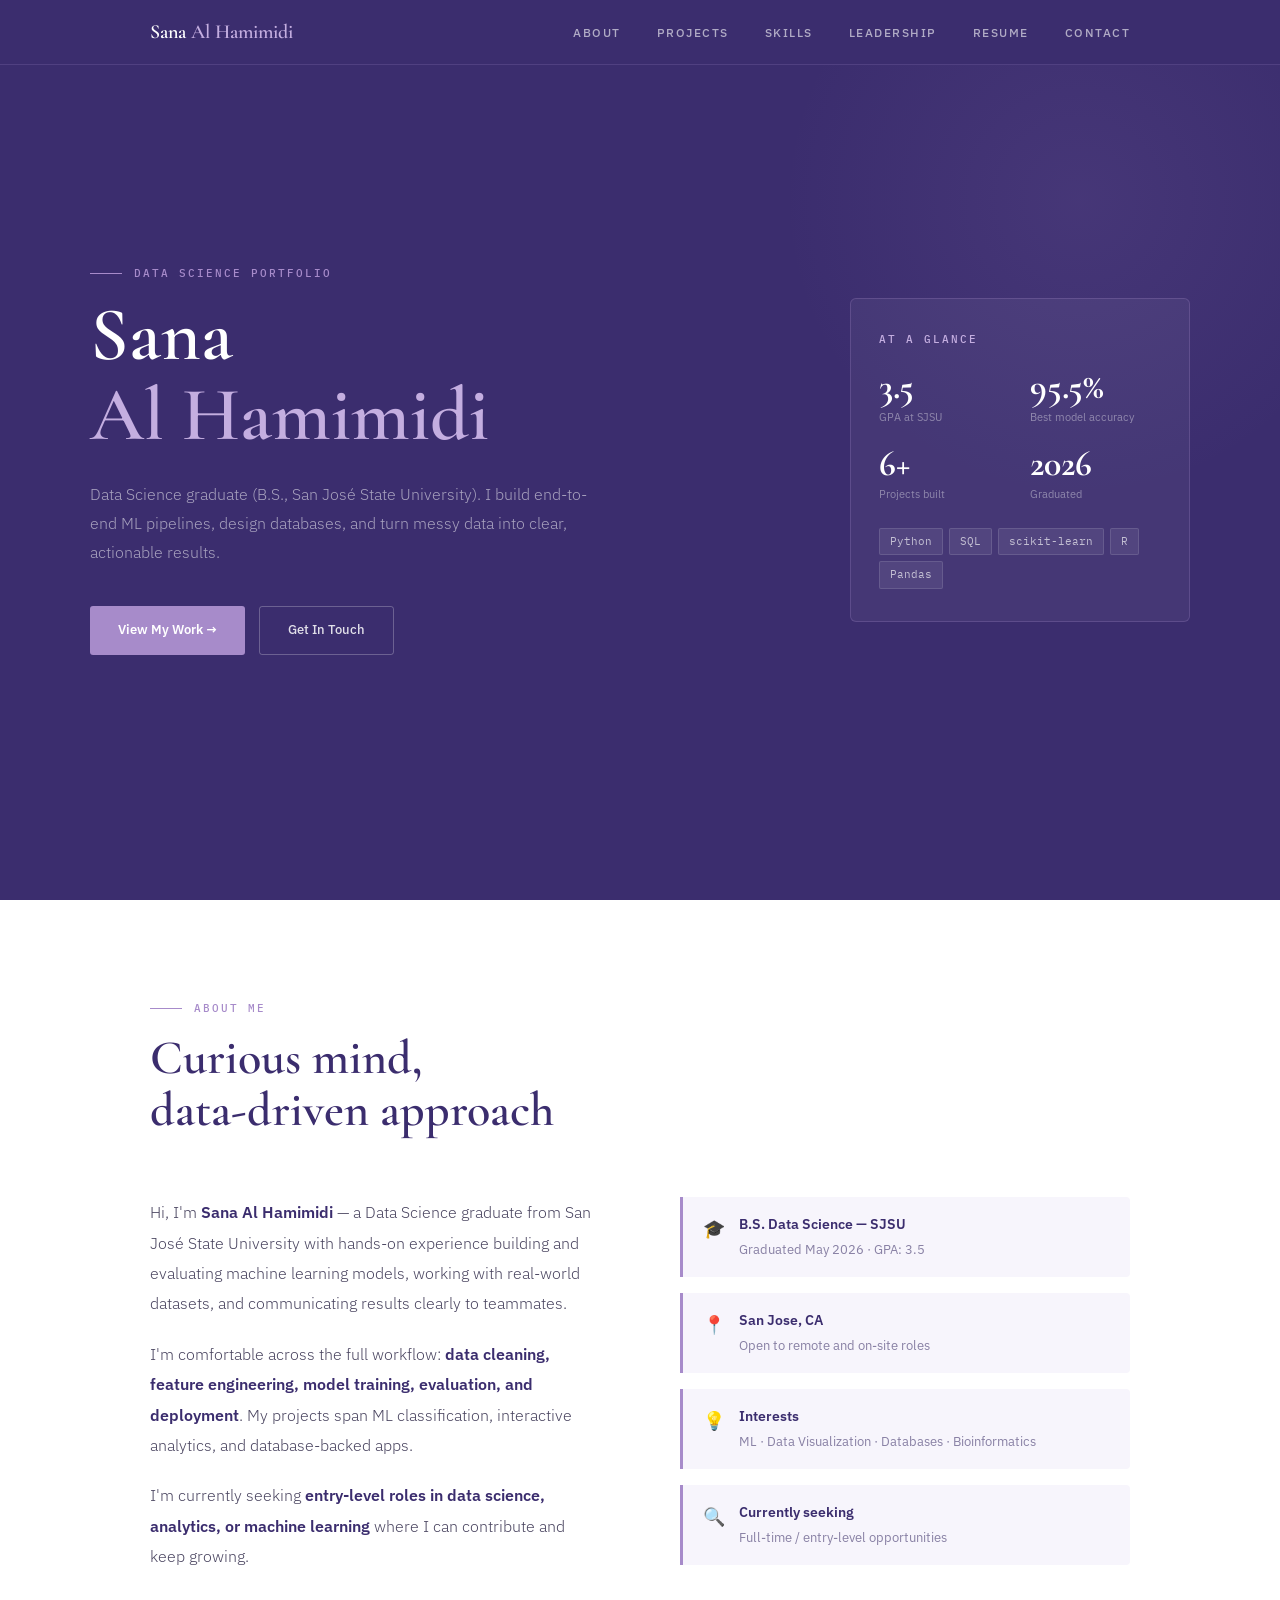
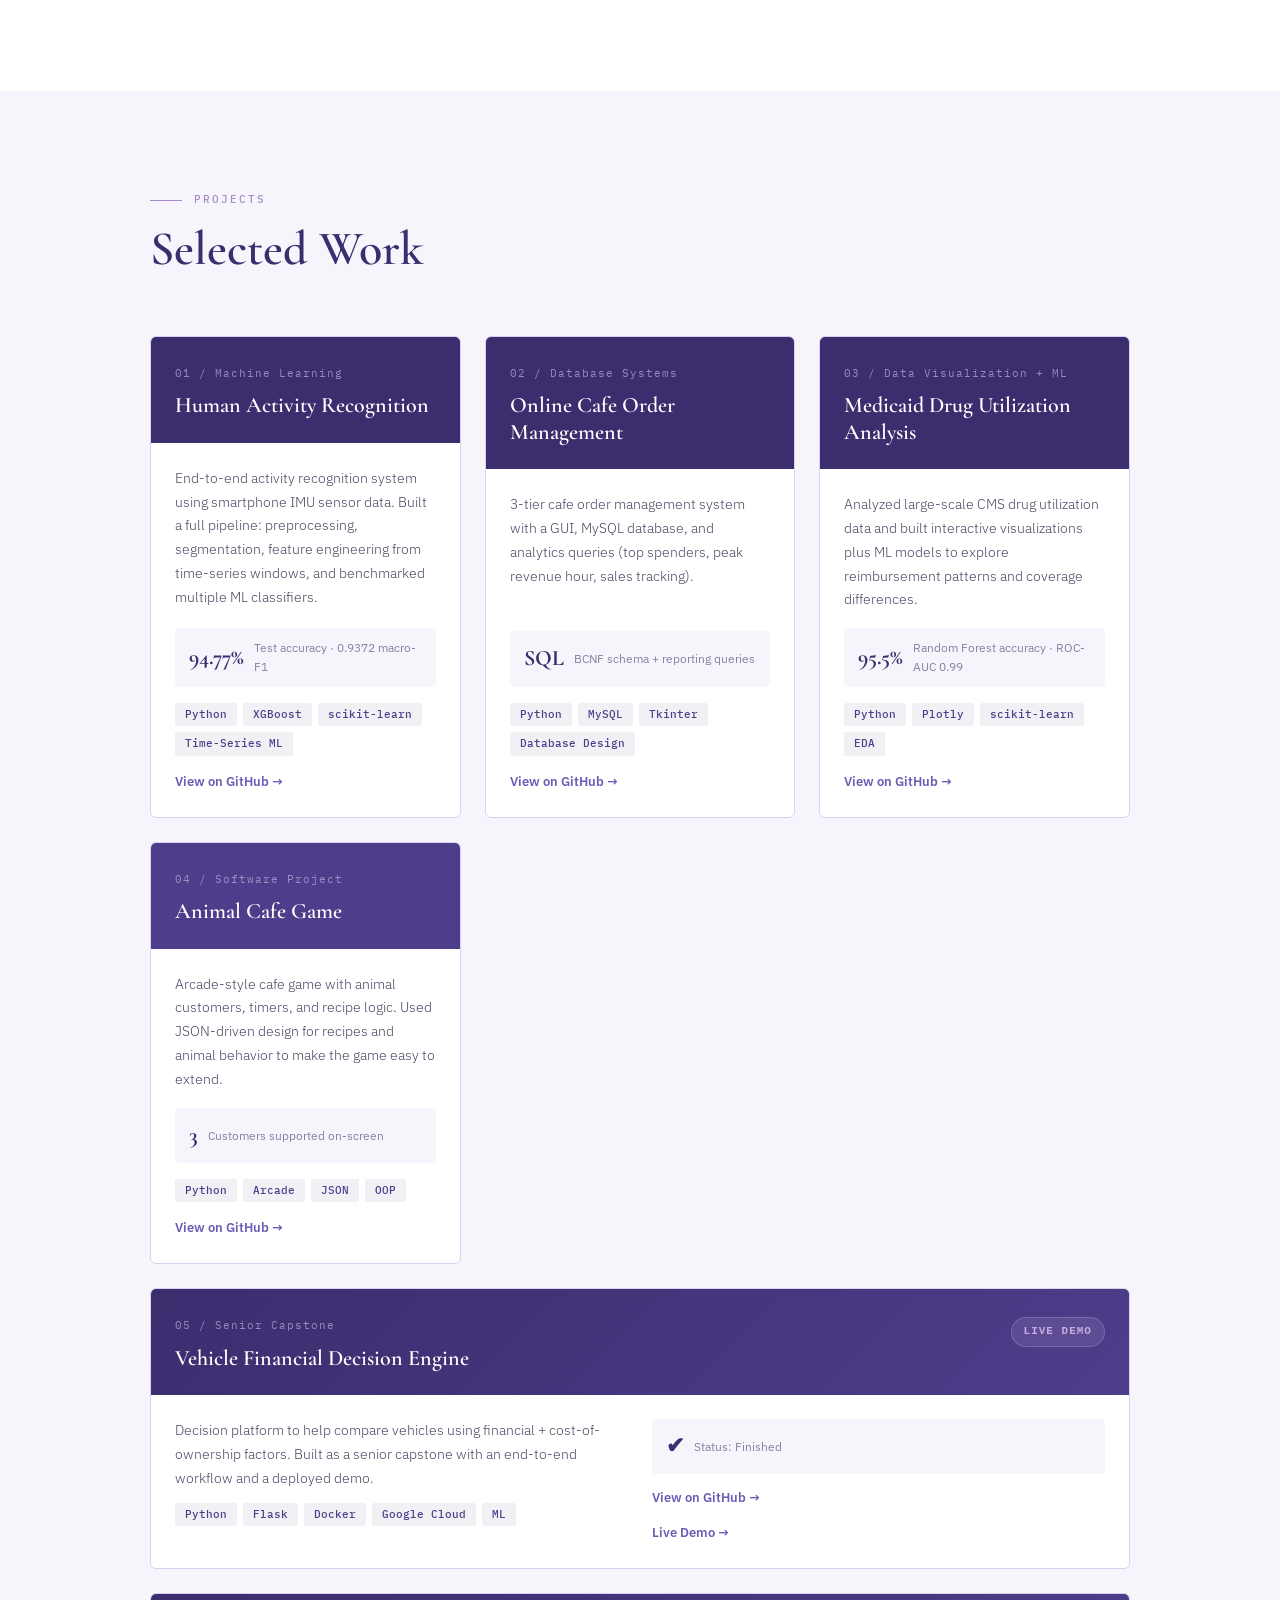
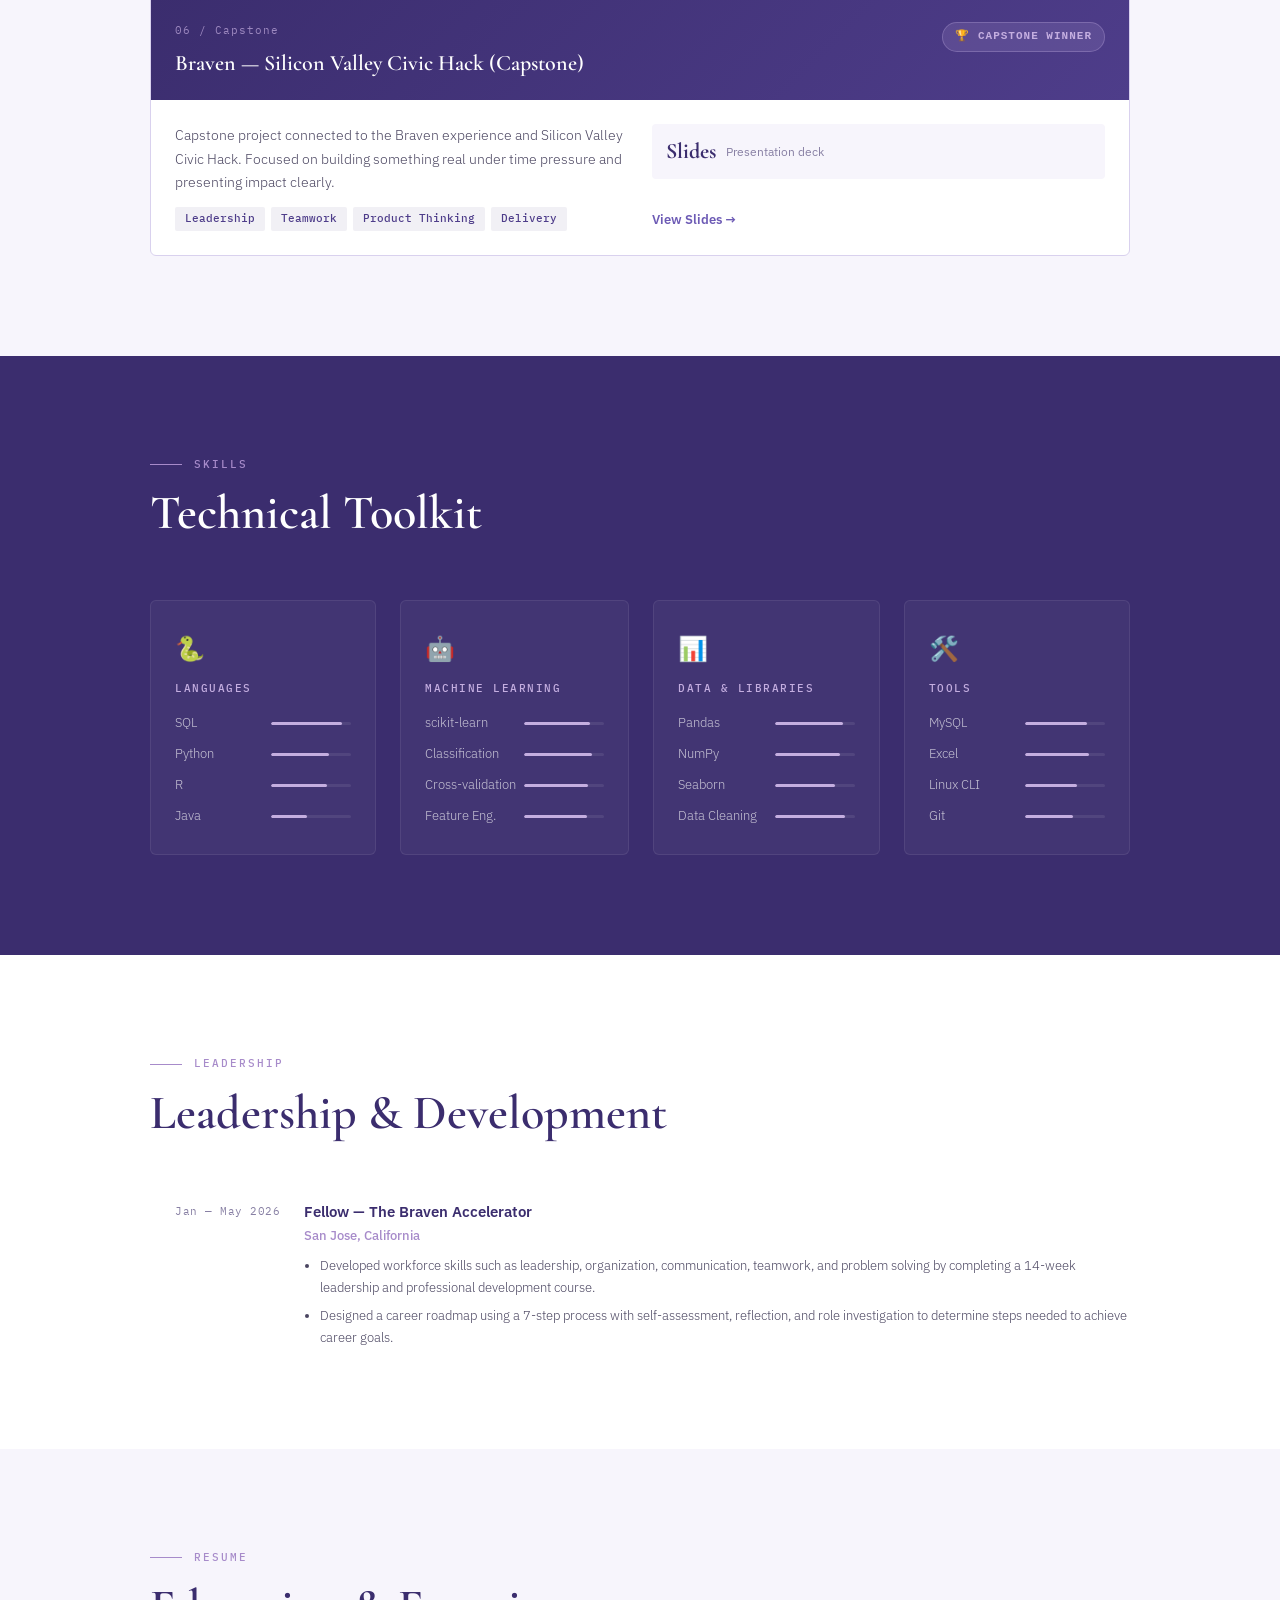
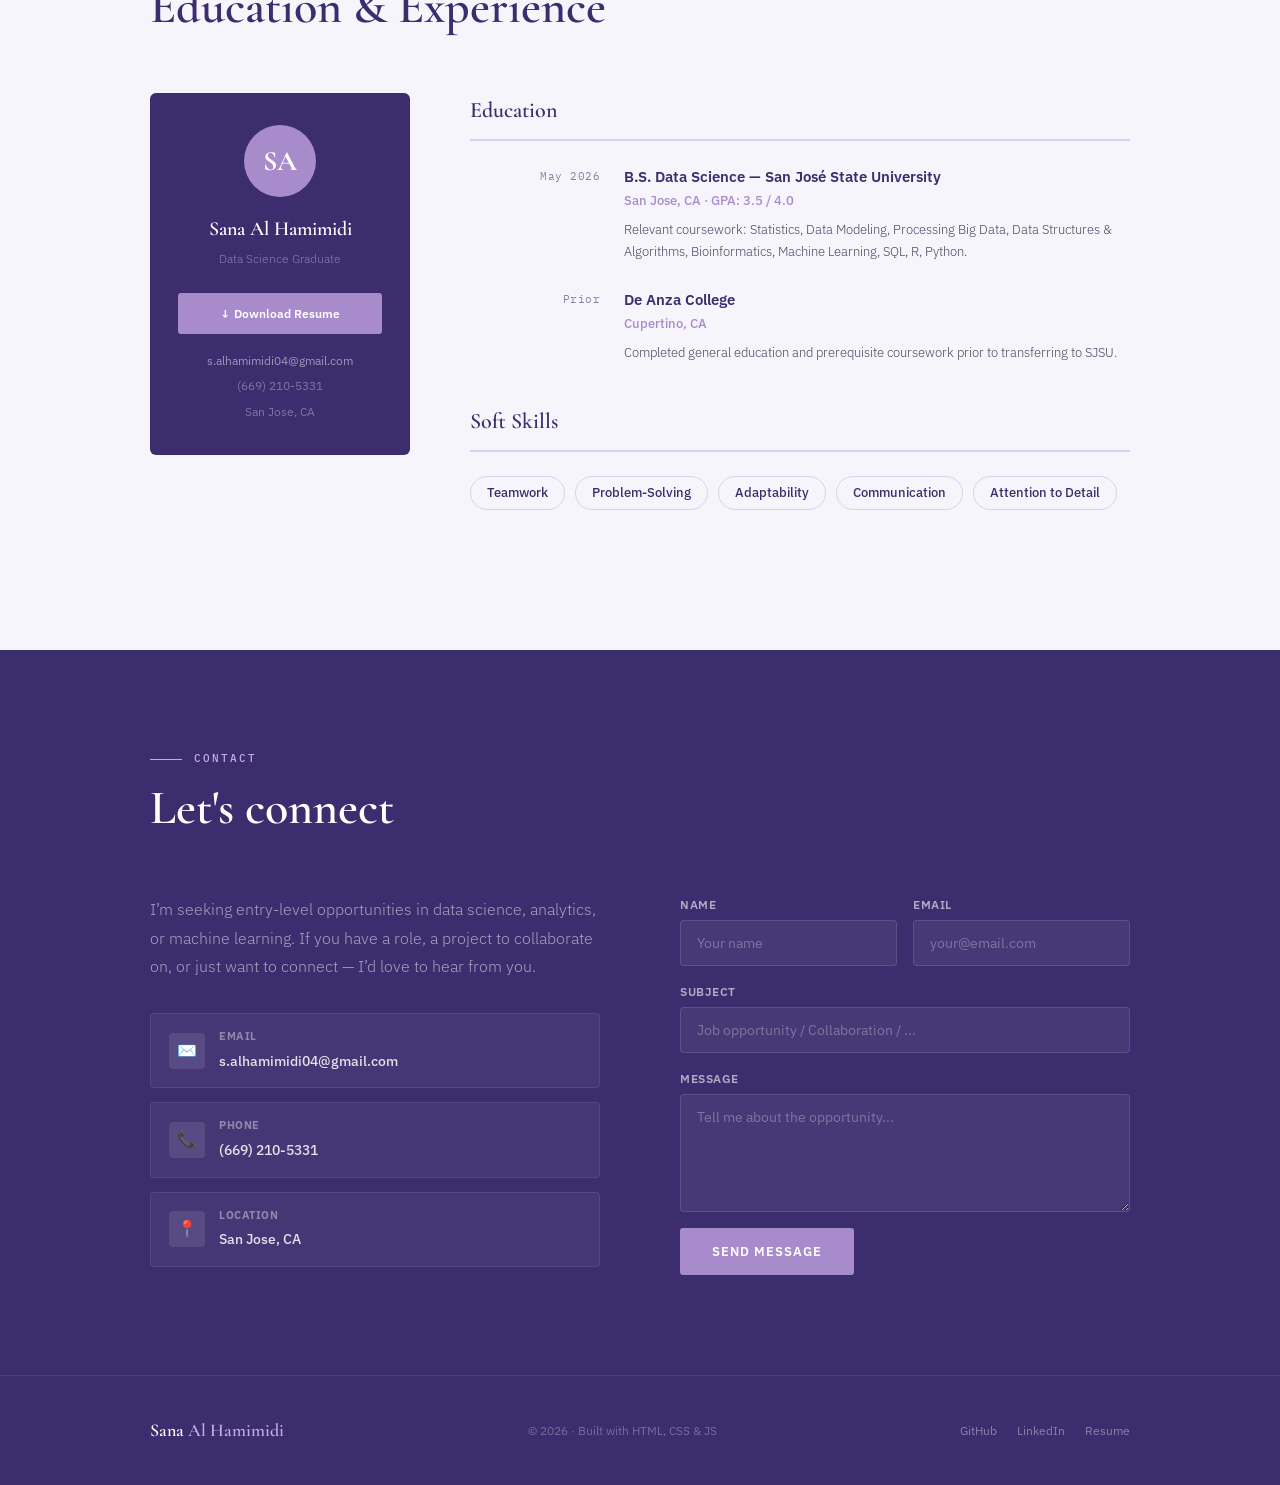
==== commit 626a3525: "Update index.html" ====
--- a/index.html
+++ b/index.html
@@ -293,7 +293,7 @@
       <div class="about-grid">
         <div class="about-text">
           <p>Hi, I'm <strong>Sana Al Hamimidi</strong> — a Data Science graduate from San José State University with hands-on experience building and evaluating machine learning models, working with real-world datasets, and communicating results clearly to teammates.</p>
-          <p>I'm comfortable across the full workflow: <strong>data cleaning, feature engineering, model training, evaluation, and deployment</strong>. My projects span ML classification, interactive analytics, and product-focused capstone work.</p>
+          <p>I'm comfortable across the full workflow: <strong>data cleaning, feature engineering, model training, evaluation, and deployment</strong>. My projects span ML classification, interactive analytics, and database-backed apps.</p>
           <p>I'm currently seeking <strong>entry-level roles in data science, analytics, or machine learning</strong> where I can contribute and keep growing.</p>
         </div>
         <div class="about-highlights">
@@ -316,7 +316,7 @@
 
       <div class="projects-grid">
 
-        <!-- 01 -->
+        <!-- 01 HAR -->
         <div class="project-card">
           <div class="project-header">
             <div class="project-num">01 / Machine Learning</div>
@@ -329,11 +329,11 @@
               <span class="metric-label">Test accuracy · 0.9372 macro-F1</span>
             </div>
             <div class="project-tags"><span>Python</span><span>XGBoost</span><span>scikit-learn</span><span>Time-Series ML</span></div>
-            <a href="PASTE_GITHUB_REPO_LINK_HAR" class="project-link" target="_blank" rel="noreferrer">View on GitHub →</a>
-          </div>
-        </div>
-
-        <!-- 02 (SQL PROJECT - kept) -->
+            <a href="https://github.com/SanaAlHamimidi/AI-HAR.git" class="project-link" target="_blank" rel="noreferrer">View on GitHub →</a>
+          </div>
+        </div>
+
+        <!-- 02 SQL -->
         <div class="project-card">
           <div class="project-header">
             <div class="project-num">02 / Database Systems</div>
@@ -346,11 +346,11 @@
               <span class="metric-label">BCNF schema + reporting queries</span>
             </div>
             <div class="project-tags"><span>Python</span><span>MySQL</span><span>Tkinter</span><span>Database Design</span></div>
-            <a href="PASTE_GITHUB_REPO_LINK_SQL_PROJECT" class="project-link" target="_blank" rel="noreferrer">View on GitHub →</a>
-          </div>
-        </div>
-
-        <!-- 03 -->
+            <a href="https://github.com/SanaAlHamimidi/Online-cafe-Order-Management.git" class="project-link" target="_blank" rel="noreferrer">View on GitHub →</a>
+          </div>
+        </div>
+
+        <!-- 03 Medicaid -->
         <div class="project-card">
           <div class="project-header">
             <div class="project-num">03 / Data Visualization + ML</div>
@@ -363,11 +363,11 @@
               <span class="metric-label">Random Forest accuracy · ROC-AUC 0.99</span>
             </div>
             <div class="project-tags"><span>Python</span><span>Plotly</span><span>scikit-learn</span><span>EDA</span></div>
-            <a href="PASTE_GITHUB_REPO_LINK_MEDICAID" class="project-link" target="_blank" rel="noreferrer">View on GitHub →</a>
-          </div>
-        </div>
-
-        <!-- 04 -->
+            <a href="https://github.com/CS133-DataVisualization/term-project-group-17.git" class="project-link" target="_blank" rel="noreferrer">View on GitHub →</a>
+          </div>
+        </div>
+
+        <!-- 04 Animal Cafe -->
         <div class="project-card project-card--muted">
           <div class="project-header">
             <div class="project-num">04 / Software Project</div>
@@ -380,42 +380,25 @@
               <span class="metric-label">Customers supported on-screen</span>
             </div>
             <div class="project-tags"><span>Python</span><span>Arcade</span><span>JSON</span><span>OOP</span></div>
-            <a href="PASTE_GITHUB_REPO_LINK_ANIMAL_CAFE" class="project-link" target="_blank" rel="noreferrer">View on GitHub →</a>
-          </div>
-        </div>
-
-        <!-- 05 (Vehicle Financial Decision Engine - GitHub link added) -->
-        <div class="project-card">
-          <div class="project-header">
-            <div class="project-num">05 / Senior Project</div>
-            <h3>Vehicle Financial Decision Engine</h3>
-          </div>
-          <div class="project-body">
-            <p>Decision platform to help compare vehicles using financial + cost-of-ownership factors. Built as a senior project with an end-to-end workflow.</p>
-            <div class="project-metric">
-              <span class="metric-num">GitHub</span>
-              <span class="metric-label">Repo linked</span>
-            </div>
-            <div class="project-tags"><span>Python</span><span>Flask</span><span>Cloud</span><span>Data</span></div>
-            <a href="https://github.com/SanaAlHamimidi/vehicle-financial-decision-engine.git" class="project-link" target="_blank" rel="noreferrer">View on GitHub →</a>
-          </div>
-        </div>
-
-        <!-- 06 (Wide) Vehicle Depreciation platform - finished, NO capstone badge -->
+            <a href="https://github.com/SanaAlHamimidi/animal-cafe-game.git" class="project-link" target="_blank" rel="noreferrer">View on GitHub →</a>
+          </div>
+        </div>
+
+        <!-- 05 Vehicle Financial Decision Engine (ONLY ONCE) -->
         <div class="project-card project-card--coming" style="grid-column: 1 / -1;">
           <div class="project-header" style="display: grid; grid-template-columns: 1fr auto; align-items: start; gap: 20px;">
             <div>
-              <div class="project-num">06 / Platform</div>
-              <h3>Vehicle Depreciation & Cost-of-Ownership Platform</h3>
-            </div>
-            <span class="badge-pill">FINISHED</span>
+              <div class="project-num">05 / Senior Capstone</div>
+              <h3>Vehicle Financial Decision Engine</h3>
+            </div>
+            <span class="badge-pill">LIVE DEMO</span>
           </div>
 
           <div class="project-body" style="display: grid; grid-template-columns: 1fr 1fr; gap: 24px;">
             <div>
-              <p>A data platform helping car buyers surface long-term costs — depreciation, interest rates, and insurance — that are often overlooked at the time of purchase. Includes a depreciation rating (1–5 stars) based on historical value retention, reliability signals, and regional market demand.</p>
+              <p>Decision platform to help compare vehicles using financial + cost-of-ownership factors. Built as a senior capstone with an end-to-end workflow and a deployed demo.</p>
               <div class="project-tags" style="margin-top: 12px;">
-                <span>Python</span><span>Machine Learning</span><span>Data Visualization</span><span>Depreciation Modeling</span><span>Insurance Data</span>
+                <span>Python</span><span>Flask</span><span>Docker</span><span>Google Cloud</span><span>ML</span>
               </div>
             </div>
 
@@ -425,17 +408,19 @@
                 <span class="metric-label">Status: Finished</span>
               </div>
 
-              <a href="PASTE_GITHUB_REPO_LINK_VEHICLE_PLATFORM" class="project-link" target="_blank" rel="noreferrer">View on GitHub →</a>
-              <a href="PASTE_LIVE_OR_DEMO_LINK_OPTIONAL" class="project-link" target="_blank" rel="noreferrer">Live / Demo →</a>
-            </div>
-          </div>
-        </div>
-
-        <!-- 07 (Wide) Braven / Silicon Valley Civic Hack - CAPSTONE WINNER -->
+              <a href="https://github.com/SanaAlHamimidi/vehicle-financial-decision-engine.git" class="project-link" target="_blank" rel="noreferrer">View on GitHub →</a>
+
+              <!-- FIXED: your live link had duplicated url -->
+              <a href="https://sanaalhamimidi.github.io/vehicle-financial-decision-engine/" class="project-link" target="_blank" rel="noreferrer">Live Demo →</a>
+            </div>
+          </div>
+        </div>
+
+        <!-- 06 Braven / Silicon Valley Civic Hack CAPSTONE (slides only, NO github) -->
         <div class="project-card project-card--coming" style="grid-column: 1 / -1;">
           <div class="project-header" style="display: grid; grid-template-columns: 1fr auto; align-items: start; gap: 20px;">
             <div>
-              <div class="project-num">07 / Capstone</div>
+              <div class="project-num">06 / Capstone</div>
               <h3>Braven — Silicon Valley Civic Hack (Capstone)</h3>
             </div>
             <span class="badge-pill">🏆 CAPSTONE WINNER</span>
@@ -443,7 +428,7 @@
 
           <div class="project-body" style="display: grid; grid-template-columns: 1fr 1fr; gap: 24px;">
             <div>
-              <p>Capstone project connected to the Braven / Silicon Valley Civic Hack experience. Focused on building something real under time pressure and communicating impact clearly.</p>
+              <p>Capstone project connected to the Braven experience and Silicon Valley Civic Hack. Focused on building something real under time pressure and presenting impact clearly.</p>
               <div class="project-tags" style="margin-top: 12px;">
                 <span>Leadership</span><span>Teamwork</span><span>Product Thinking</span><span>Delivery</span>
               </div>
@@ -451,12 +436,11 @@
 
             <div style="display: flex; flex-direction: column; gap: 14px;">
               <div class="project-metric">
-                <span class="metric-num">24h</span>
-                <span class="metric-label">Hackathon build + demo</span>
+                <span class="metric-num">Slides</span>
+                <span class="metric-label">Presentation deck</span>
               </div>
 
-              <a href="PASTE_CAPSTONE_GITHUB_LINK" class="project-link" target="_blank" rel="noreferrer">View on GitHub →</a>
-              <a href="PASTE_CAPSTONE_DEMO_LINK_OPTIONAL" class="project-link" target="_blank" rel="noreferrer">Demo / Slides →</a>
+              <a href="https://docs.google.com/presentation/d/10hhCy4QXPh5eAA_mFXNGw0u9WDsvWQPX9yO7IZ8w5E8/edit?usp=sharing" class="project-link" target="_blank" rel="noreferrer">View Slides →</a>
             </div>
           </div>
         </div>
@@ -556,7 +540,10 @@
             <div class="resume-avatar">SA</div>
             <div class="resume-name">Sana Al Hamimidi</div>
             <div class="resume-role">Data Science Graduate</div>
+
+            <!-- IMPORTANT: rename your new resume file to resume.pdf -->
             <a href="resume.pdf" class="btn-download" download>↓ Download Resume</a>
+
             <div class="resume-contact-info">
               <a href="mailto:s.alhamimidi04@gmail.com">s.alhamimidi04@gmail.com</a>
               <span>(669) 210-5331</span>
@@ -652,8 +639,8 @@
       <div class="footer-name">Sana <span>Al Hamimidi</span></div>
       <div class="footer-copy">© 2026 · Built with HTML, CSS & JS</div>
       <div class="footer-links">
-        <a href="PASTE_GITHUB_PROFILE_LINK" target="_blank" rel="noreferrer">GitHub</a>
-        <a href="PASTE_LINKEDIN_LINK" target="_blank" rel="noreferrer">LinkedIn</a>
+        <a href="https://github.com/SanaAlHamimidi" target="_blank" rel="noreferrer">GitHub</a>
+        <a href="https://linkedin.com/in/sana-al-hamimidi" target="_blank" rel="noreferrer">LinkedIn</a>
         <a href="resume.pdf" download>Resume</a>
       </div>
     </div>
